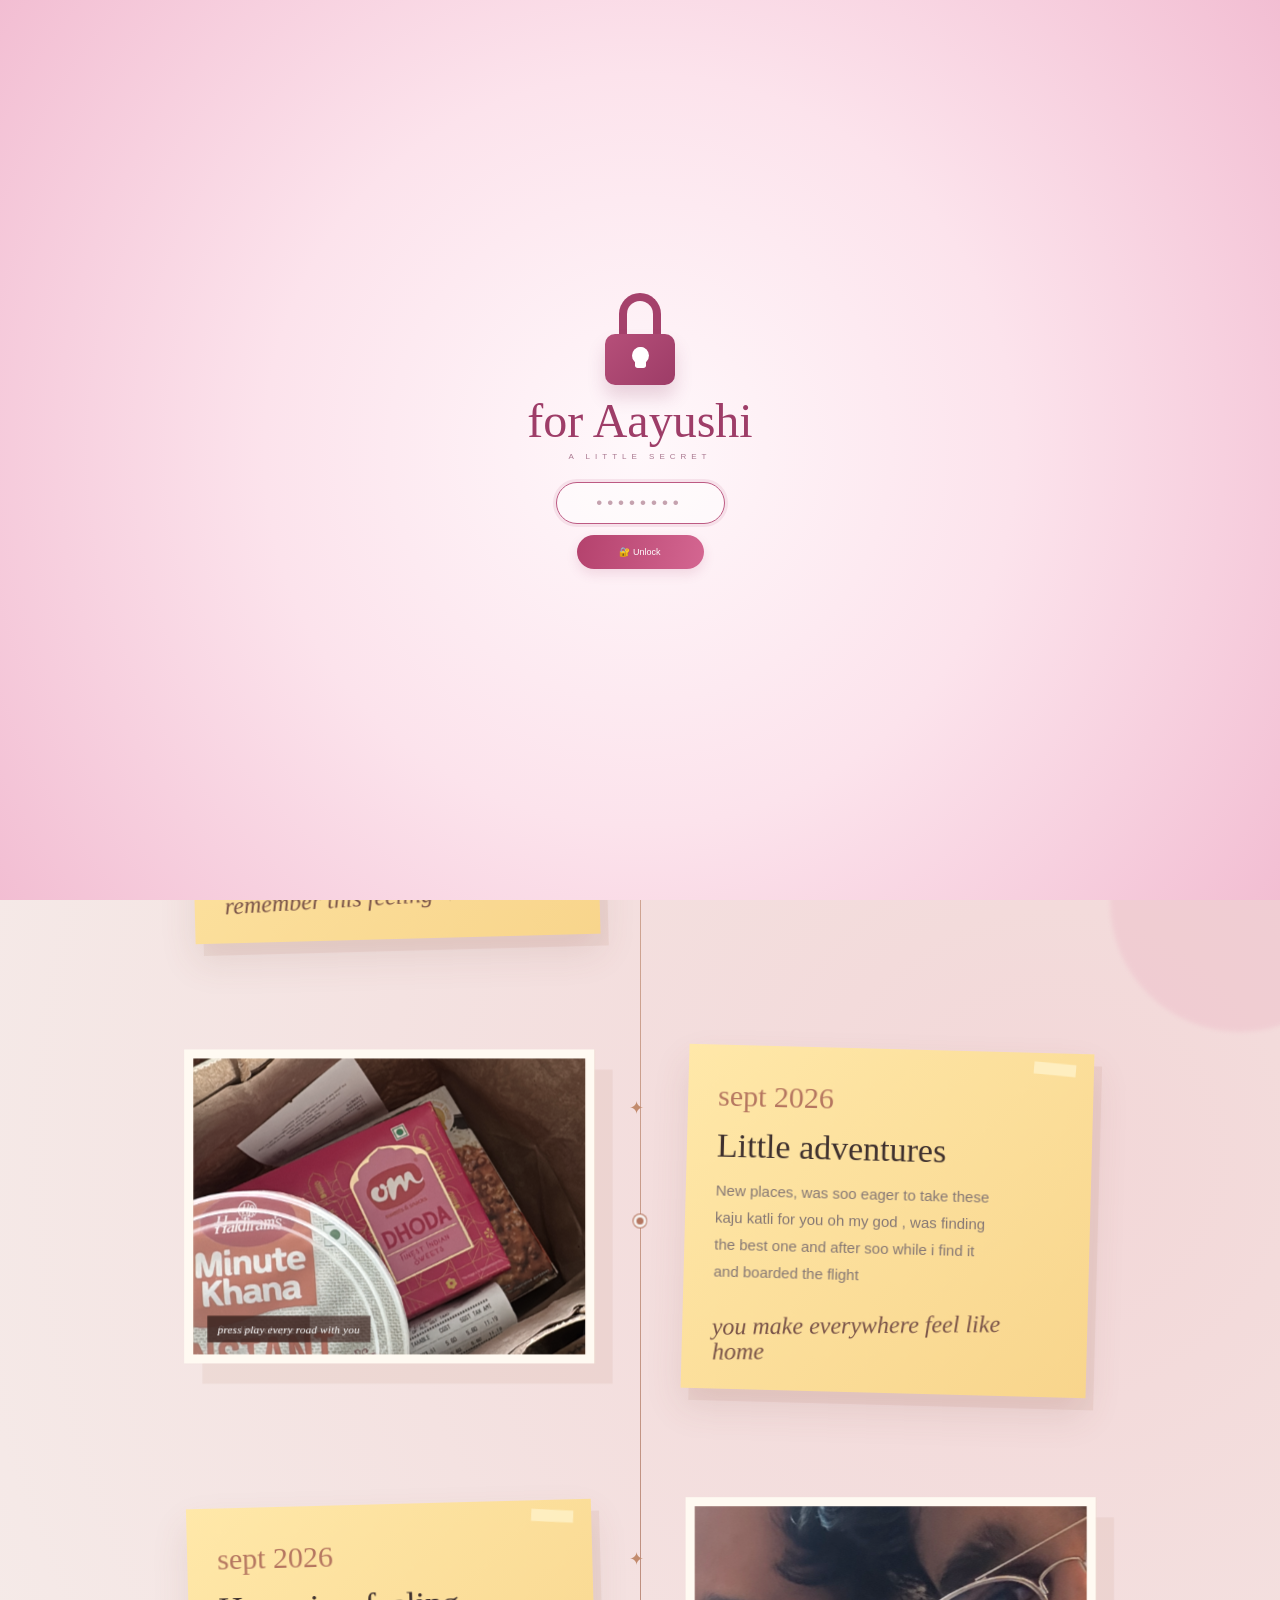
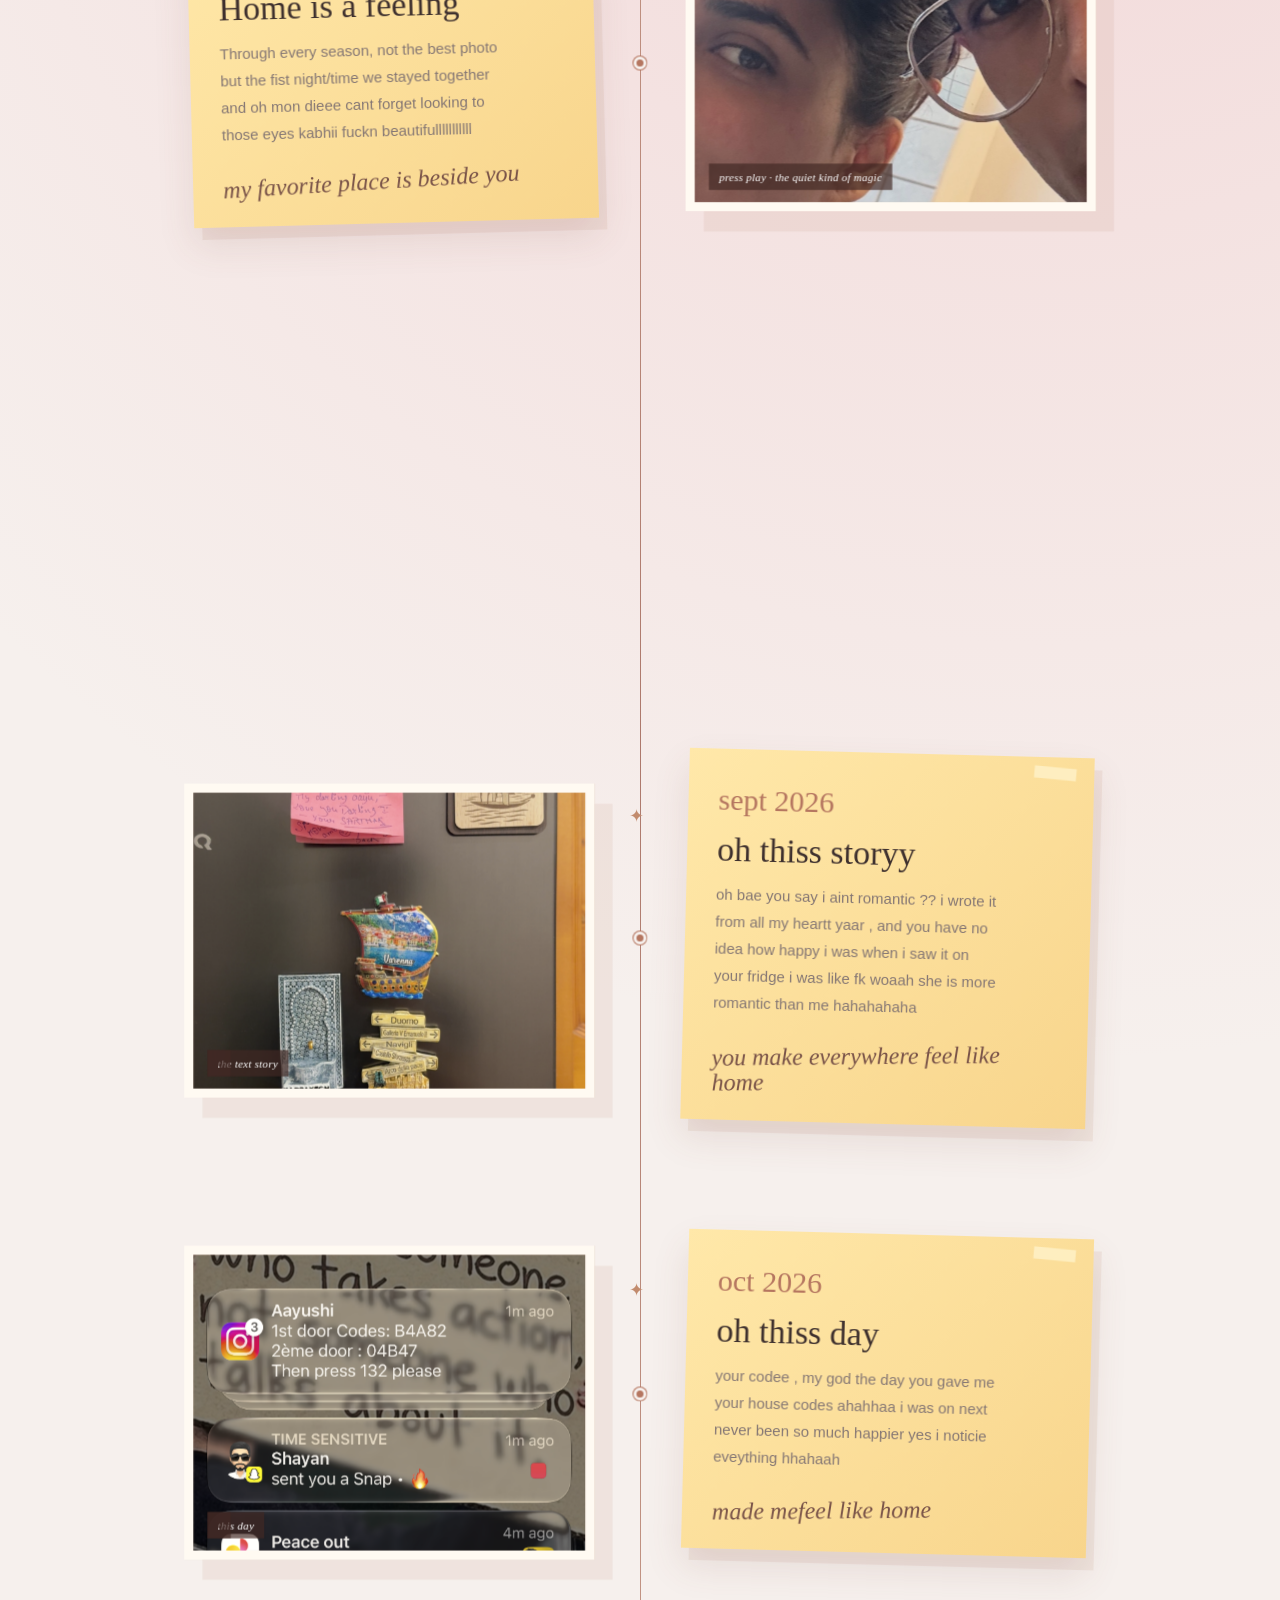
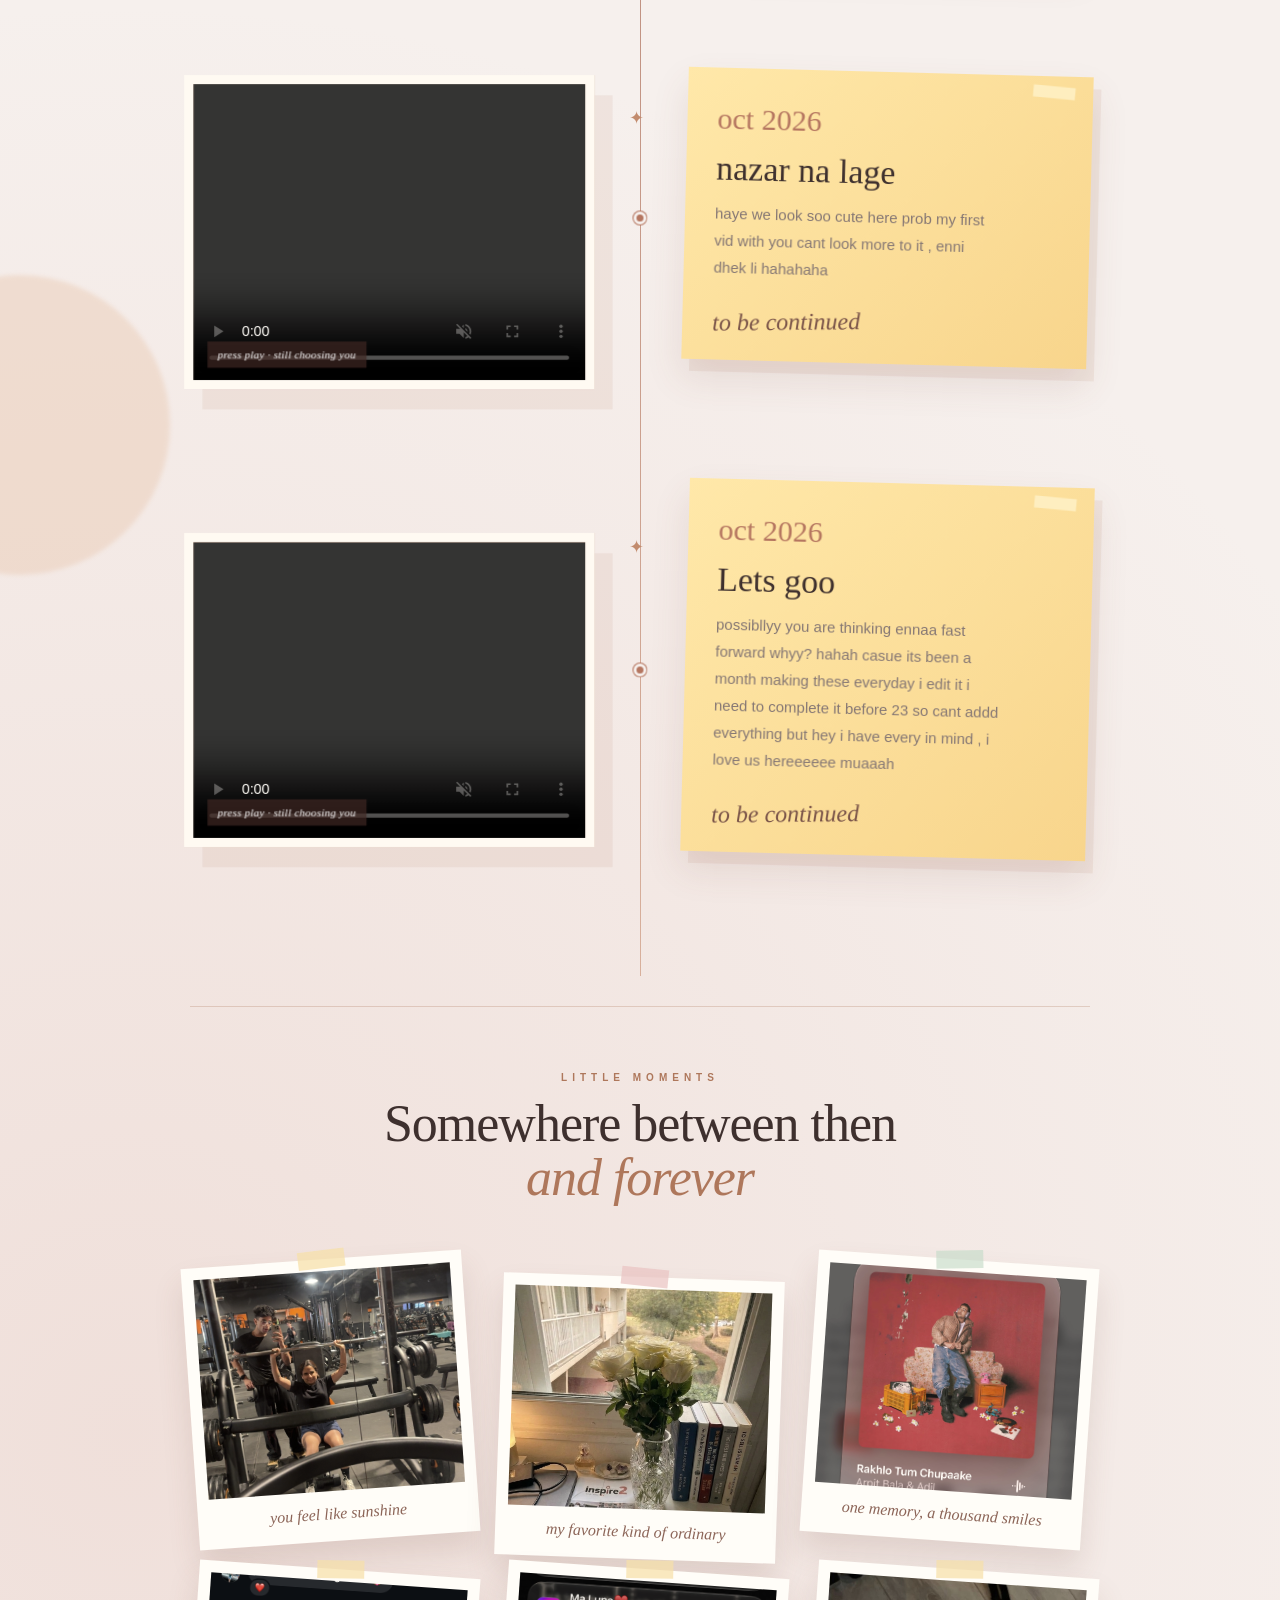
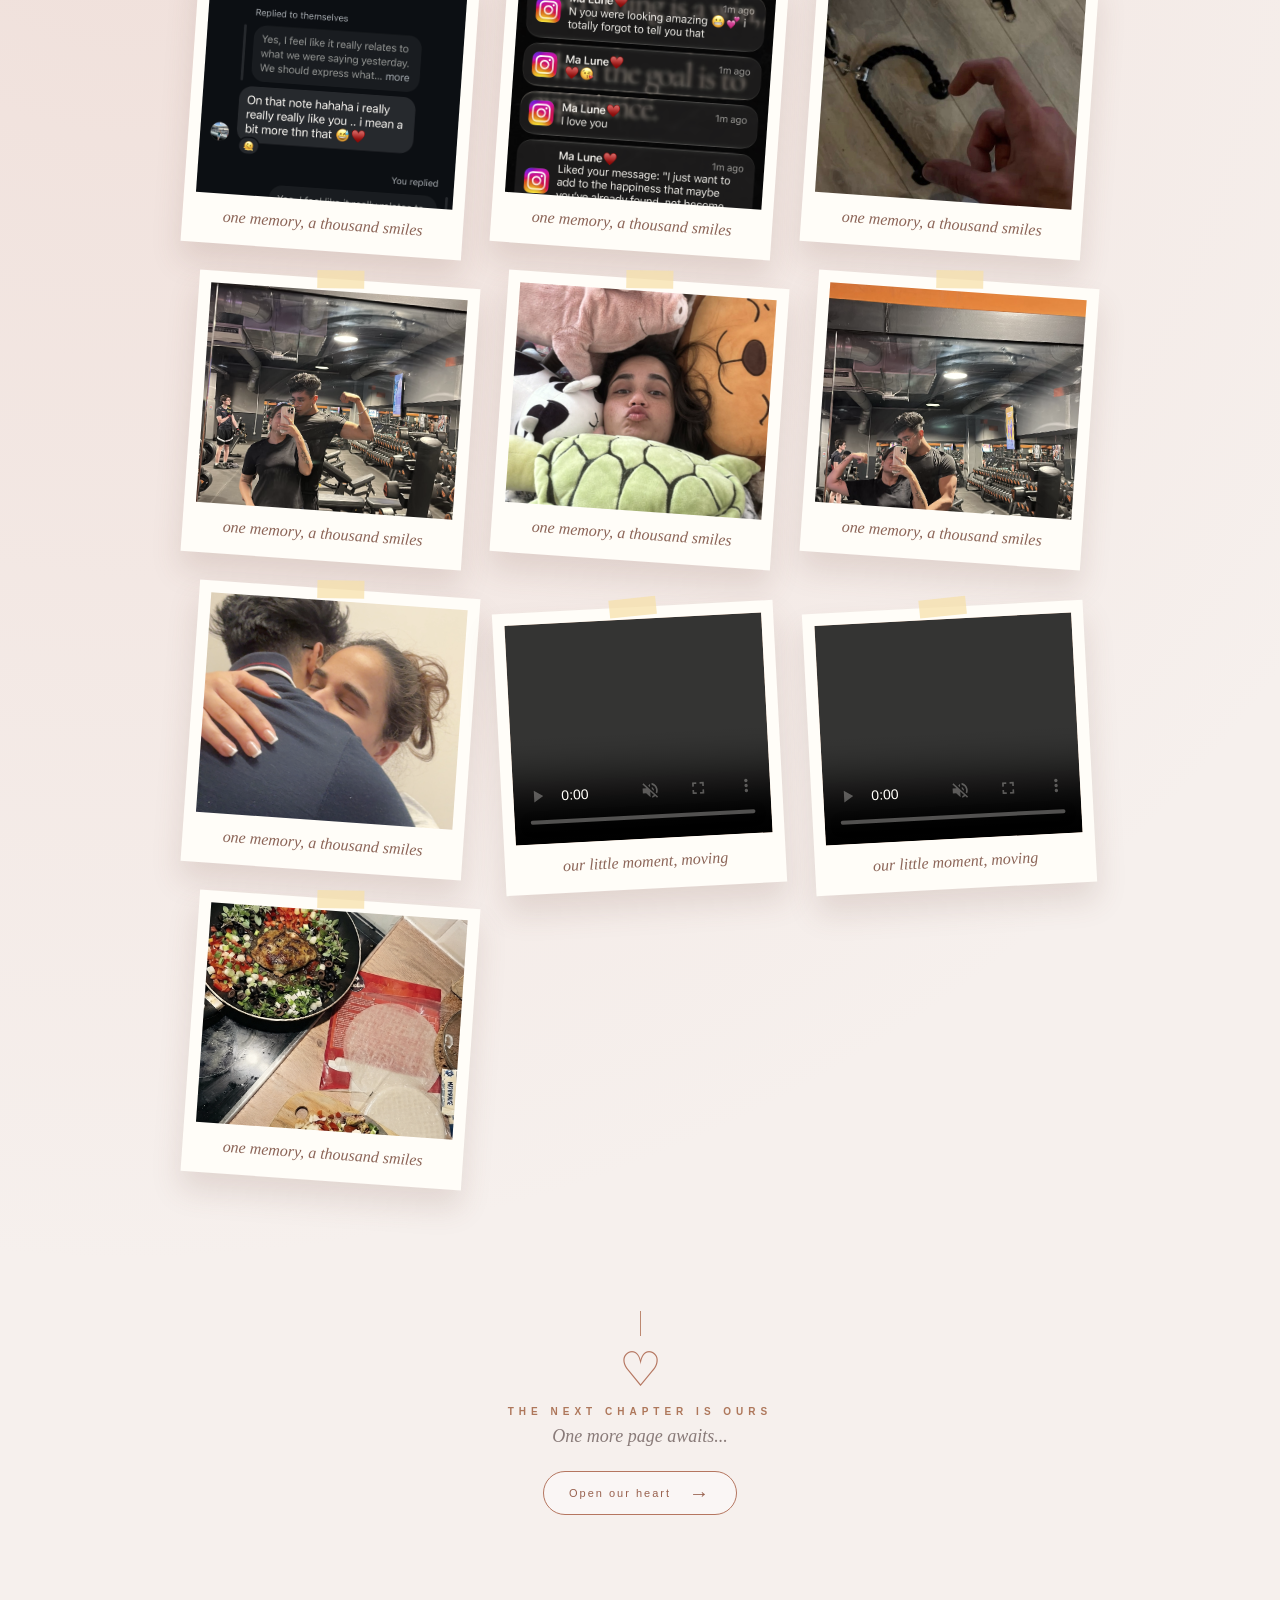
==== index.html @ 1793ae70 "Publish love story website Co-authored-by: Copilot <223556219+Copilot@users.noreply.github.com>" ====
<!DOCTYPE HTML>
<html xmlns="http://www.w3.org/1999/xhtml" xml:lang="en" lang="en">

<head>
    <title>Our Story</title>
    <meta http-equiv="content-type" content="text/html; charset=UTF-8">
    <meta name="viewport" content="width=device-width, initial-scale=1.0">
    <style type="text/css">
        @font-face {
            font-family: digit;
            src: url('digital-7_mono.ttf') format("truetype");
        }
    </style>
    <link href="css/default.css" type="text/css" rel="stylesheet">
</head>

<body class="passcode-locked">
    <section id="passcodeGate" class="passcode-gate" aria-label="Passcode required">
        <div class="passcode-card">
            <div class="lock-icon" aria-hidden="true">
                <span class="lock-shackle"></span>
                <span class="lock-body"><span class="lock-keyhole"></span></span>
            </div>
            <h1>for Aayushi</h1>
            <p>A LITTLE SECRET</p>
            <form id="passcodeForm">
                <label class="sr-only" for="passcode">Enter passcode</label>
                <input id="passcode" name="passcode" type="password" inputmode="numeric"
                    autocomplete="off" maxlength="8" pattern="[0-9]{8}" placeholder="••••••••"
                    aria-describedby="passcodeMessage" required>
                <button type="submit">🔐 Unlock</button>
                <span id="passcodeMessage" class="passcode-message" role="status" aria-live="polite"></span>
            </form>
        </div>
    </section>

    <audio id="loveSong" preload="auto">
        <source src="Rakhlo%20Tum%20Chupaake%20Arpit%20Bala%20%28pagalall.com%29.mp3" type="audio/mpeg">
    </audio>
    <button id="musicToggle" class="music-toggle" type="button" aria-label="Play love song" aria-pressed="false">
        <span aria-hidden="true">♫</span><span id="musicLabel">Our song</span>
    </button>

    <main id="loveGallery" class="love-gallery">
        <div class="gallery-orb gallery-orb-one"></div>
        <div class="gallery-orb gallery-orb-two"></div>
        <header class="gallery-hero">
            <p class="eyebrow">OUR LITTLE STORY</p>
            <h2>A timeline of <em>us maybe???</em></h2>
            <p class="gallery-intro">Every chapter brought me closer to you that we are still writing.</p>
            <div class="hero-note"><span class="note-pin"></span><span>notes from a heart that keeps choosing you</span></div>
            <span class="scroll-hint">SCROLL TO REMEMBER <span>↓</span></span>
        </header>

        <section class="timeline" aria-label="Our love story timeline">
            <div class="timeline-line"></div>
            <article class="timeline-item timeline-left tilt-card">
                <div class="timeline-copy">
                    <span class="timeline-year">aug-sept 2026</span>
                    <h3>Where it all began</h3>
                    <p>A single hello became a thousand little reasons to smile. The first page of my favorite story,
                        i never imagined i would be packing my bags for someone haha it was such a unsurity but i have zero regrets that these bags didnt went to sydney , something in paris were calling them strongly!
                                </p>
                    <span class="memory-note">remember this feeling &#10022;</span>
                </div>
                <div class="timeline-photo photo-beginning">
                    <img class="timeline-still" src="8E01EB7A-9BCB-427B-81E0-1066E09BDC7D.JPG"
                        alt="A warm beginning">
                    <span class="video-caption"> first little chapter</span>
                </div>
            </article>
            <article class="timeline-item timeline-right tilt-card">
                <div class="timeline-photo photo-adventure">
                     <img class="timeline-still" src="BD991EA2-AE2D-46DC-A609-E0A768EF046C.JPG"
                        alt="A warm beginning">
                    <span class="video-caption"> first little chapter</span>
                    <span class="video-caption">press play every road with you</span>
                </div>
                <div class="timeline-copy">
                    <span class="timeline-year">sept 2026</span>
                    <h3>Little adventures</h3>
                    <p>New places, was soo eager to take these kaju katli for you oh my god , was finding the best one and after soo while i find it and boarded the flight</p>
                    <span class="memory-note">you make everywhere feel like home</span>
                </div>
            </article>
            <article class="timeline-item timeline-left tilt-card">
                <div class="timeline-copy">
                    <span class="timeline-year">sept 2026</span>
                    <h3>Home is a feeling</h3>
                    <p>Through every season, not the best photo but the fist night/time we stayed together and oh mon dieee cant forget looking to those eyes kabhii fuckn beautifulllllllllll</p>
                    <span class="memory-note">my favorite place is beside you</span>
                </div>
                <div class="timeline-photo photo-home">
                    

                     <img class="timeline-still" src="IMG_6097.jpg"
                        alt="A warm beginning">
                   
                    <span class="video-caption">press play · the quiet kind of magic</span>
                </div>
            </article>
            <article class="timeline-item timeline-right tilt-card">
                <div class="timeline-photo photo-forever">
                    <video controls muted autoplay loop playsinline preload="auto" aria-label="A promise for forever">
                        <source src="AF0E058D-2667-40BE-8BA8-3BD42ED8B805.MP4" type="video/mp4">
                    </video>
                    <span class="video-caption">press play · still choosing you</span>
                </div>
                <div class="timeline-copy">
                    <span class="timeline-year"> sept 2026</span>
                    <h3>Still was in delima </h3>
                    <p>And the best part? yes i was looking to it for hours thinking fuck maybe sometimes home isnt just a place to live in </p>
                    <span class="memory-note">to be continued</span>
                </div>
            </article>
            <article class="timeline-item timeline-right tilt-card">
                <div class="timeline-photo photo-adventure">
                     <img class="timeline-still" src=" IMG_6275.JPG"
                        alt="A warm beginning">
                    <span class="video-caption"> the text story </span>
                    <span class="video-caption">.</span>
                </div>
                <div class="timeline-copy">
                    <span class="timeline-year">sept 2026</span>
                    <h3>oh thiss storyy</h3>
                    <p>oh bae you say i aint romantic ?? i wrote it from all my heartt yaar , and you have no idea how happy i was when i saw it on your fridge i was like fk woaah she is more romantic than me hahahahaha</p>
                    <span class="memory-note">you make everywhere feel like home</span>
                </div>


               
            </article>
             <article class="timeline-item timeline-right tilt-card">
                <div class="timeline-photo photo-adventure">
                     <img class="timeline-still" src=" IMG_6118.PNG"
                        alt="A warm beginning">
                    <span class="video-caption"> this day  </span>
                    <span class="video-caption">.</span>
                </div>
                <div class="timeline-copy">
                    <span class="timeline-year">oct 2026</span>
                    <h3>oh thiss day</h3>
                    <p>your codee , my god the day you gave me your house codes ahahhaa i was on next never been so much happier yes i noticie eveything hhahaah </p>
                    <span class="memory-note">made mefeel like home</span>
                </div>


            
            </article>
            <article class="timeline-item timeline-right tilt-card">
                <div class="timeline-photo photo-forever">
                   
                    <video controls muted autoplay loop playsinline preload="auto" aria-label="A promise for forever">
                        <source src="8A3D5755-9357-4AD2-A107-566B5D6D3214.MP4" type="video/mp4">
                    </video>
                    <span class="video-caption">press play · still choosing you</span>
                </div>
                <div class="timeline-copy">
                    <span class="timeline-year"> oct 2026</span>
                    <h3>nazar na lage </h3>
                    <p> haye we look soo cute here prob my first vid with you cant look more to it , enni dhek li hahahaha </p>
                    <span class="memory-note">to be continued</span>
                </div>
            </article>
             <article class="timeline-item timeline-right tilt-card">
                <div class="timeline-photo photo-forever">
                   
                    <video controls muted autoplay loop playsinline preload="auto" aria-label="A promise for forever">
                        <source src="  90D256C4-B17E-4676-8C08-E22A49765399.MP4" type="video/mp4">
                    </video>
                    <span class="video-caption">press play · still choosing you</span>
                </div>
                <div class="timeline-copy">
                    <span class="timeline-year"> oct 2026</span>
                    <h3>Lets goo</h3>
                    <p> possibllyy you are thinking ennaa fast forward whyy? hahah casue its been a month making these everyday i edit it i need to complete it before 23 so cant addd everything but hey i have every in mind , i love us hereeeeee muaaah</p>
                    <span class="memory-note">to be continued</span>
                </div>
            </article>
        </section>

      

        <section class="memory-gallery" aria-label="Little moments of us">
            <div class="memory-gallery-heading">
                <p class="eyebrow">LITTLE MOMENTS</p>
                <h3>Somewhere between then<br><em>and forever</em></h3>
            </div>
            <div class="memory-gallery-grid">
                <figure class="memory-polaroid memory-polaroid-one tilt-card">
                    <img class="memory-image memory-image-one" src="IMG_6439.JPG"
                        alt="A tender moment">
                    <figcaption>you feel like sunshine</figcaption>
                </figure>
                <figure class="memory-polaroid memory-polaroid-two tilt-card">
                    <img class="memory-image memory-image-two" src="IMG_6579.jpg"
                        alt="A quiet evening together">
                    <figcaption>my favorite kind of ordinary</figcaption>
                </figure>
                <figure class="memory-polaroid memory-polaroid-three tilt-card">
                    <img class="memory-image memory-image-three" src="IMG_6312.jpg"
                        alt="A beautiful memory">
                    <figcaption>one memory, a thousand smiles</figcaption>
                </figure>
                <figure class="memory-polaroid memory-polaroid-three tilt-card">
                    <img class="memory-image memory-image-three" src=" IMG_6095.PNG"
                        alt="A beautiful memory">
                    <figcaption>one memory, a thousand smiles</figcaption>
                </figure>
                <figure class="memory-polaroid memory-polaroid-three tilt-card">
                    <img class="memory-image memory-image-three" src="IMG_6396.PNG"
                        alt="A beautiful memory">
                    <figcaption>one memory, a thousand smiles</figcaption>
                </figure>
                <figure class="memory-polaroid memory-polaroid-three tilt-card">
                    <img class="memory-image memory-image-three" src=" IMG_6100.jpg"
                        alt="A beautiful memory">
                    <figcaption>one memory, a thousand smiles</figcaption>
                </figure>
                </figure>
                <figure class="memory-polaroid memory-polaroid-three tilt-card">
                    <img class="memory-image memory-image-three" src="D5F8EB71-2DFB-42DC-BF1E-71857C6F6DF0.JPG"
                        alt="A beautiful memory">
                    <figcaption>one memory, a thousand smiles</figcaption>
                </figure>
               
                
                <figure class="memory-polaroid memory-polaroid-three tilt-card">
                    <img class="memory-image memory-image-three" src="2B512083-8B01-4D6B-87AD-04CEEF7BF6E6.JPG"
                        alt="A beautiful memory">
                    <figcaption>one memory, a thousand smiles</figcaption>
                </figure>
                <figure class="memory-polaroid memory-polaroid-three tilt-card">
                    <img class="memory-image memory-image-three" src="46802559-5955-4C56-B720-04792FBCC0B0.JPG"
                        alt="A beautiful memory">
                    <figcaption>one memory, a thousand smiles</figcaption>
                </figure>
                <figure class="memory-polaroid memory-polaroid-three tilt-card">
                    <img class="memory-image memory-image-three" src="IMG_6282.JPG"
                        alt="A beautiful memory">
                    <figcaption>one memory, a thousand smiles</figcaption>
                </figure>
                <figure class="memory-polaroid memory-polaroid-four tilt-card">
                    <video class="memory-image memory-video-four" src=" 1F7511A9-424A-4182-A0B4-BD4433FA0A67.MP4"
                        controls muted loop playsinline preload="metadata"
                        aria-label="A special memory video"></video>
                    <figcaption>our little moment, moving</figcaption>
                </figure>
                <figure class="memory-polaroid memory-polaroid-four tilt-card">
                    <video class="memory-image memory-video-four" src="  504ED44F-26C5-4619-8841-FF43A132EF8F.MP4"
                        controls muted loop playsinline preload="metadata"
                        aria-label="A special memory video"></video>
                    <figcaption>our little moment, moving</figcaption>
                </figure>
                <figure class="memory-polaroid memory-polaroid-three tilt-card">
                    <img class="memory-image memory-image-three" src="IMG_6135.PNG"

                        alt="A beautiful memory">

                        
                       
                    <figcaption>one memory, a thousand smiles</figcaption>
                </figure>
            </div>
        </section>

        <div class="gallery-finale">
            <span class="finale-heart">♡</span>
            <p class="finale-kicker">THE NEXT CHAPTER IS OURS</p>
            <p>One more page awaits...</p>
            <a class="heart-page-button" href="heart.html">Open our heart <span>→</span></a>
        </div>
    </main>

    <div id="heartPage">
        <div id="content">
            <div id="code" class="love-letter-code">
                <span class="letter-kicker">A little note from my heart</span><br />
                <span class="letter-line">Aayushi,</span><br />
                <span class="letter-line">you are the softest part of my every day.</span><br />
                <span class="letter-line">In your smile, I found my favorite place</span><br />
                <span class="letter-line">in your presence, I found home.</span><br />
                <span class="letter-line">So yes, I have fallen for you—</span><br />
                <span class="letter-line">not just once, but a little more</span><br />
                <span class="letter-line">with every sunrise, every laugh,</span><br />
                <span class="letter-line">and every quiet moment we share.</span><br />
                <span class="letter-ending">If life is a story, you are my favorite chapter. and always will</span>
            </div>
            <div id="loveHeart">
                <canvas id="garden"></canvas>
                <div id="words">
                    <div id="messages">
                        Aayushi, So yes I have fallen for you and its been this much time it run forever cause no matter what none can replace your place in me !
                        <div id="elapseClock"></div>
                    </div>
                    <div id="loveu">
                        <div class="signature">by sarthak</div>
                    </div>
                </div>
            </div>
        </div>
    </div>
    <script type="text/javascript" src="js/passcode.js"></script>
</body>

</html>
---- css/default.css ----
@charset "UTF-8";
body{margin:0;padding:0;background:#ffe;font-size:12px;overflow:auto}#heartPage{display:none}body.passcode-locked{overflow:hidden}.passcode-gate{position:fixed;z-index:1000;inset:0;display:flex;align-items:center;justify-content:center;background:radial-gradient(circle at center,#fff8fb 0,#fce3ec 48%,#e99aba 150%);color:#a03d68;opacity:1;transition:opacity .5s ease}.passcode-gate-hidden{opacity:0;pointer-events:none}.passcode-card{width:min(100% - 40px,390px);margin-top:-12px;text-align:center}.lock-icon{position:relative;width:76px;height:92px;margin:0 auto 12px}.lock-shackle{position:absolute;top:0;left:17px;width:42px;height:44px;border:8px solid #a5416b;border-bottom:0;border-radius:28px 28px 0 0;box-sizing:border-box}.lock-body{position:absolute;left:3px;bottom:0;width:70px;height:51px;border-radius:10px;background:linear-gradient(135deg,#b64f79,#9d3c67);box-shadow:0 12px 18px rgba(133,45,87,.18)}.lock-keyhole{position:absolute;top:13px;left:30px;width:11px;height:21px;border-radius:8px 8px 4px 4px;background:#fff}.lock-keyhole:before{content:"";position:absolute;top:0;left:-3px;width:17px;height:17px;border-radius:50%;background:#fff}.passcode-card h1{margin:0 0 7px;font-family:"Snell Roundhand","Apple Chancery","Brush Script MT",cursive;font-size:48px;font-weight:400;line-height:1;color:#9e3d68}.passcode-card p{margin:0 0 21px;letter-spacing:5px;font-family:Arial,sans-serif;font-size:8px;color:#aa7890}.passcode-card form{display:flex;flex-direction:column;align-items:center}.passcode-card input{width:169px;height:42px;padding:0 14px;border:1px solid #edabc4;border-radius:24px;outline:0;background:rgba(255,255,255,.55);box-sizing:border-box;text-align:center;font-size:17px;letter-spacing:4px;color:#9e3d68}.passcode-card input::placeholder{color:#c5a2af;letter-spacing:5px}.passcode-card input:focus{border-color:#bd5a83;box-shadow:0 0 0 3px rgba(189,90,131,.12)}.passcode-card input.passcode-error{animation:passcode-shake .3s ease;border-color:#bd4a73}.passcode-card button{margin-top:11px;width:127px;height:34px;border:0;border-radius:20px;background:linear-gradient(100deg,#b4426d,#d46691);box-shadow:0 5px 12px rgba(166,58,104,.14);color:#fff;font-size:9px;cursor:pointer}.passcode-card button:hover{filter:brightness(1.06)}.passcode-card button:active{transform:translateY(1px)}.passcode-message{min-height:18px;margin-top:8px;font:10px Arial,sans-serif;color:#a13f68}.sr-only{position:absolute;width:1px;height:1px;padding:0;margin:-1px;overflow:hidden;clip:rect(0,0,0,0);white-space:nowrap;border:0}@keyframes passcode-shake{0%,100%{transform:translateX(0)}25%{transform:translateX(-5px)}75%{transform:translateX(5px)}}#mainDiv{width:100%;height:100%}#loveHeart{float:left;width:670px;height:625px}#garden{width:100%;height:100%}#elapseClock{text-align:right;font-size:18px;margin-top:10px;margin-bottom:10px}#words{font-family:"sans-serif";width:500px;font-size:24px;color:#666}#messages{display:none}#elapseClock .digit{font-family:"digit";font-size:36px}#loveu{padding:5px;font-size:22px;margin-top:80px;margin-right:120px;text-align:right;display:none}#loveu .signature{margin-top:10px;font-size:20px;font-style:italic}#clickSound{display:none}#code{float:left;width:440px;height:400px;color:#333;font-family:"Consolas","Monaco","Bitstream Vera Sans Mono","Courier New","sans-serif";font-size:12px}#code .string{color:#2a36ff}#code .keyword{color:#7f0055;font-weight:bold}#code .placeholder{margin-left:15px}#code .space{margin-left:7px}#code .comments{color:#3f7f5f}#copyright{margin-top:10px;text-align:center;width:100%;color:#666}#errorMsg{width:100%;text-align:center;font-size:24px;position:absolute;top:100px;left:0}#copyright a{color:#666}

.love-gallery{position:relative;overflow:hidden;min-height:100vh;padding:110px 24px 120px;background:#f6f0ed;color:#39302f;isolation:isolate}.love-gallery:before{content:"";position:absolute;z-index:-1;inset:0;background:radial-gradient(circle at 82% 18%,rgba(237,177,183,.4),transparent 28%),radial-gradient(circle at 10% 72%,rgba(225,185,174,.3),transparent 30%)}.love-gallery:after{content:"";position:absolute;z-index:-1;inset:0;opacity:.24;pointer-events:none;background-image:radial-gradient(rgba(120,85,72,.18) .6px,transparent .6px);background-size:6px 6px;mask-image:linear-gradient(to bottom,transparent,#000 16%,#000 82%,transparent)}.gallery-orb{position:absolute;z-index:-1;border-radius:50%;filter:blur(2px);opacity:.45}.gallery-orb-one{top:12%;right:-90px;width:260px;height:260px;background:#edbdc9}.gallery-orb-two{top:54%;left:-130px;width:300px;height:300px;background:#e9c9b2}.gallery-hero{max-width:980px;margin:0 auto 100px;text-align:center}.eyebrow{margin:0 0 18px;color:#ae775b;font:600 10px Arial,sans-serif;letter-spacing:5px}.gallery-hero h2{margin:0;color:#332a29;font:400 clamp(48px,8vw,94px)/.92 Georgia,serif;letter-spacing:-4px}.gallery-hero h2 em{color:#ae775b;font-style:italic}.gallery-intro{max-width:400px;margin:25px auto 20px;color:#897b79;font:15px/1.7 Georgia,serif}.hero-note{display:inline-flex;position:relative;align-items:center;gap:10px;margin:0 auto 34px;padding:10px 18px 10px 15px;color:#9a6c5a;background:#f7e7c9;box-shadow:2px 5px 0 rgba(181,118,96,.12);font:italic 13px "Brush Script MT","Segoe Script",cursive;transform:rotate(-2deg)}.note-pin{width:7px;height:7px;border-radius:50%;background:#b57660;box-shadow:0 1px 3px rgba(80,40,30,.3)}.scroll-hint{display:block;color:#ae775b;font:10px Arial,sans-serif;letter-spacing:3px}.scroll-hint span{display:inline-block;margin-left:8px;font-size:18px;animation:float-arrow 1.6s ease-in-out infinite}.timeline{position:relative;max-width:900px;margin:auto;padding:10px 0}.timeline-line{position:absolute;top:0;bottom:0;left:50%;width:1px;background:linear-gradient(#d8b09c,#ad796c,#d8b09c)}.timeline-item{position:relative;display:grid;grid-template-columns:1fr 1fr;gap:90px;align-items:center;width:100%;margin-bottom:110px;transition:transform .35s ease;transform-style:preserve-3d}.timeline-item:before{content:"";position:absolute;z-index:2;top:50%;left:50%;width:13px;height:13px;border:3px solid #f6f0ed;border-radius:50%;background:#b57660;box-shadow:0 0 0 1px #b57660;transform:translate(-50%,-50%)}.timeline-right .timeline-copy{grid-column:2}.timeline-right .timeline-photo{grid-column:1;grid-row:1}.timeline-copy{padding:0 20px}.timeline-year{display:block;margin-bottom:14px;color:#b57660;font:400 30px Georgia,serif}.timeline-copy h3{margin:0 0 12px;color:#3e302e;font:400 30px Georgia,serif}.timeline-copy p{max-width:285px;margin:0;color:#857774;font:14px/1.8 Arial,sans-serif}.memory-note{display:block;margin-top:16px;color:#b57660;font:italic 13px "Brush Script MT","Segoe Script",cursive;transform:rotate(-2deg)}.timeline-photo{height:275px;background-position:center;background-size:cover;box-shadow:18px 20px 0 rgba(188,139,115,.12);transition:box-shadow .35s ease}.tilt-card:hover .timeline-photo{box-shadow:10px 12px 0 rgba(188,139,115,.22)}.photo-beginning{background-image:linear-gradient(135deg,rgba(110,55,40,.15),rgba(239,194,165,.2)),url("https://images.unsplash.com/photo-1518199266791-5375a83190b7?auto=format&fit=crop&w=700&q=85")}.photo-adventure{background-image:linear-gradient(135deg,rgba(164,91,72,.12),rgba(247,205,192,.12)),url("https://images.unsplash.com/photo-1500534623283-312aade485b7?auto=format&fit=crop&w=700&q=85")}.photo-home{background-image:linear-gradient(135deg,rgba(65,45,40,.1),rgba(247,207,192,.14)),url("https://images.unsplash.com/photo-1516589178581-6cd7833ae3b2?auto=format&fit=crop&w=700&q=85")}.photo-forever{background-image:linear-gradient(135deg,rgba(116,55,52,.1),rgba(242,190,190,.2)),url("https://images.unsplash.com/photo-1522673607200-164d1b6ce486?auto=format&fit=crop&w=700&q=85")}.gallery-finale{margin:30px auto 0;text-align:center}.finale-heart{display:block;margin-bottom:12px;color:#b57660;font-size:48px;line-height:1;animation:heart-pulse 1.7s ease-in-out infinite}.finale-kicker{margin:0 0 9px!important;color:#ae775b!important;font:600 10px Arial,sans-serif!important;letter-spacing:4px}.gallery-finale p{margin:0 0 24px;color:#897b79;font:italic 18px Georgia,serif}.heart-page-button{display:inline-flex;align-items:center;gap:18px;padding:15px 25px;border:1px solid #b57660;border-radius:99px;color:#98614e;background:rgba(255,255,255,.4);font:11px Arial,sans-serif;letter-spacing:2px;text-decoration:none;transition:.3s ease}.heart-page-button:hover{color:#fff;background:#b57660;transform:translateY(-3px);box-shadow:0 10px 20px rgba(181,118,96,.25)}.heart-page-button span{font-size:20px;line-height:10px}.love-gallery-visible{animation:gallery-in .8s ease both}@keyframes gallery-in{from{opacity:0;transform:translateY(10px)}to{opacity:1;transform:none}}@keyframes float-arrow{50%{transform:translateY(5px)}}@keyframes heart-pulse{50%{transform:scale(1.12)}}@media(max-width:700px){.love-gallery{padding:75px 20px 80px}.gallery-hero{margin-bottom:70px}.gallery-hero h2{letter-spacing:-2px}.hero-note{font-size:12px}.timeline-line{left:12px}.timeline-item,.timeline-right{display:flex;flex-direction:column;align-items:stretch;gap:25px;margin-bottom:75px;padding-left:35px}.timeline-item:before{left:12px;top:34px}.timeline-right .timeline-photo{order:0}.timeline-right .timeline-copy{order:1}.timeline-copy{padding:0}.timeline-photo{height:230px}.timeline-copy p{max-width:none}}
.heart-page{min-height:100vh;background:radial-gradient(circle at 72% 30%,#fff8fb,#ffe8f0 45%,#f4bdd1);color:#6f3150;overflow-x:hidden}.heart-page:before{content:"";position:fixed;inset:0;pointer-events:none;background:radial-gradient(circle at 20% 80%,rgba(255,255,255,.65),transparent 24%)}.heart-heading{position:relative;z-index:2;padding-top:78px;text-align:center}.heart-eyebrow{color:#ae6b84;font:600 10px Arial,sans-serif;letter-spacing:4px}.heart-heading h1{margin:12px 0 7px;color:#8f3c61;font:400 clamp(35px,5vw,58px)/1 Georgia,serif}.heart-heading h1 em{color:#bb6686;font-style:italic}.heart-heading p{margin:0;color:#a37187;font:italic 15px Georgia,serif}.heart-scroll-cue{display:inline-flex;flex-direction:column;align-items:center;gap:7px;margin-top:24px;color:#9a5472;text-decoration:none;font:600 9px Arial,sans-serif;letter-spacing:3px;transition:color .25s ease}.heart-scroll-cue strong{display:grid;place-items:center;width:34px;height:34px;border:1px solid rgba(154,84,114,.4);border-radius:50%;font:22px Georgia,serif;animation:scroll-heart-cue 1.7s ease-in-out infinite}.heart-scroll-cue:hover{color:#7d2f55}.heart-scroll-cue:hover strong{background:rgba(255,255,255,.55);transform:translateY(3px)}.heart-page #mainDiv{position:relative;min-height:100vh;padding:35px 24px 35px;box-sizing:border-box}.heart-page #content{display:flex;align-items:center;justify-content:center;gap:30px;max-width:1120px;margin:0 auto}.heart-page #code{float:none;width:390px;height:auto;color:#7d4d61;background:linear-gradient(145deg,rgba(255,255,255,.68),rgba(255,244,248,.42));border:1px solid rgba(184,105,139,.22);border-radius:18px;padding:28px 26px;box-sizing:border-box;box-shadow:0 20px 50px rgba(145,59,98,.12);font-size:13px;line-height:1.65;backdrop-filter:blur(10px);overflow:hidden;white-space:normal;word-break:normal}.heart-page #code .comments{color:#477765}.heart-page #code .string{color:#713bb0}.heart-page #code .keyword{color:#9b2765}.heart-page #code br{line-height:1.65}.heart-page #loveHeart{float:none;width:670px;height:625px;position:relative}.heart-page #words{color:#79304f}.heart-page #messages{font-size:22px}.heart-page #loveu{color:#8e3b5d}.back-to-gallery{position:absolute;z-index:3;top:25px;left:28px;padding:10px 15px;border:1px solid rgba(160,61,104,.28);border-radius:99px;color:#8e3b5d;background:rgba(255,255,255,.42);font:11px Arial,sans-serif;letter-spacing:1px;text-decoration:none;transition:.25s ease}.back-to-gallery:hover{color:#fff;background:#b64f79;transform:translateX(-3px)}.heart-page #copyright{position:relative;z-index:2;margin:12px auto 0;color:#9c657e}.heart-page #copyright a{color:#8e3b5d}@keyframes scroll-heart-cue{50%{transform:translateY(7px);box-shadow:0 7px 18px rgba(154,84,114,.18)}}@media(max-width:900px){.heart-heading{padding:75px 20px 0}.heart-heading h1{font-size:38px}.heart-page #content{flex-direction:column-reverse;gap:10px}.heart-page #code{width:min(670px,100%);font-size:11px}.heart-page #loveHeart{width:min(670px,100%);height:520px}.heart-page #garden{width:100%}.heart-page #copyright{margin-top:0}}

*,*:before,*:after{box-sizing:border-box}html{scroll-behavior:smooth}body{max-width:100%;overflow-x:hidden}.love-gallery{width:100%;overflow-x:hidden}.timeline-item{min-width:0}.timeline-copy,.timeline-photo{min-width:0}
@media(max-width:600px){.passcode-card{width:calc(100% - 32px)}.passcode-card h1{font-size:42px}.passcode-card p{letter-spacing:3px;font-size:7px}.passcode-card input{width:190px;height:46px}.passcode-card button{width:145px;height:38px;font-size:10px}.gallery-hero h2{font-size:clamp(44px,14vw,68px)}.gallery-intro{font-size:14px}.timeline-item{width:100%}.timeline-copy h3{font-size:26px}.timeline-year{font-size:27px}.timeline-photo{width:100%;height:220px}.heart-page #mainDiv{padding:80px 14px 24px}.heart-page #content{width:100%!important;height:auto!important;gap:24px}.heart-page #loveHeart{width:100%!important;height:390px}.heart-page #garden{display:block;width:100%;height:100%}.heart-page #code{width:100%!important;height:auto!important;padding:20px 16px;font-size:11px;line-height:1.55;overflow-wrap:anywhere}.heart-page #messages{font-size:17px}.heart-page #elapseClock .digit{font-size:27px}.heart-page #loveu{font-size:19px;margin-right:0}.back-to-gallery{top:17px;left:14px;font-size:10px}.heart-page #copyright{font-size:11px;line-height:1.5;padding:0 25px}}
@media(min-width:601px) and (max-width:900px){.love-gallery{padding-left:32px;padding-right:32px}.heart-page #mainDiv{padding-left:28px;padding-right:28px}.heart-page #content{width:100%!important;height:auto!important}.heart-page #loveHeart{width:100%!important;height:520px}.heart-page #code{width:100%!important;height:auto!important}}

.feedback-open{overflow:hidden}.next-step{position:relative;z-index:4;text-align:center;padding:16px 20px 34px}.next-button{display:inline-flex;align-items:center;gap:18px;padding:14px 27px;border:1px solid rgba(142,60,97,.38);border-radius:99px;color:#8e3c61;background:rgba(255,255,255,.48);font:600 11px Arial,sans-serif;letter-spacing:3px;cursor:pointer;box-shadow:0 10px 22px rgba(142,60,97,.1);transition:.3s ease}.next-button span{font-size:19px;transition:transform .3s ease}.next-button:hover{color:#fff;background:#ae4e78;transform:translateY(-3px);box-shadow:0 14px 28px rgba(142,60,97,.2)}.next-button:hover span{transform:translateX(4px)}.feedback-modal{position:fixed;z-index:20;inset:0;display:grid;place-items:center;padding:20px;background:rgba(90,39,65,.28);backdrop-filter:blur(8px)}.feedback-modal[hidden],.feedback-actions[hidden],.feeling-form[hidden]{display:none}.feedback-card{position:relative;width:min(100%,440px);padding:42px 30px 32px;border:1px solid rgba(255,255,255,.7);border-radius:26px;text-align:center;background:linear-gradient(145deg,#fffaf8,#ffe4ec);box-shadow:0 28px 80px rgba(88,37,65,.25);animation:feedback-pop .4s cubic-bezier(.2,.8,.2,1)}.feedback-close{position:absolute;top:13px;right:17px;width:30px;height:30px;border:0;border-radius:50%;color:#a45a78;background:rgba(179,97,133,.1);font-size:23px;line-height:1;cursor:pointer}.feedback-sparkle{color:#c27c98;font-size:28px}.feedback-card h2{margin:13px 0 10px;color:#833856;font:400 clamp(25px,6vw,34px)/1.1 Georgia,serif}.feedback-card p{margin:0 auto 24px;max-width:320px;color:#986b7e;font:italic 15px/1.6 Georgia,serif}.feedback-actions{display:flex;justify-content:center;gap:10px}.feedback-choice,.feedback-submit{min-height:44px;padding:12px 18px;border:0;border-radius:99px;color:#fff;background:linear-gradient(110deg,#a9416b,#d56d94);font:600 11px Arial,sans-serif;cursor:pointer;box-shadow:0 8px 16px rgba(169,65,107,.16);transition:.25s ease}.feedback-choice:hover,.feedback-submit:hover{transform:translateY(-2px);filter:brightness(1.05)}.feedback-choice-soft{color:#9d5673;background:rgba(255,255,255,.7);border:1px solid #e5afc2;box-shadow:none}.feeling-form{text-align:left}.feeling-form label{display:block;margin-bottom:8px;color:#8e4967;font:600 11px Arial,sans-serif;letter-spacing:1px}.feeling-form textarea{width:100%;padding:12px;border:1px solid #e1a9bc;border-radius:14px;outline:0;resize:vertical;color:#75425a;background:rgba(255,255,255,.7);font:14px/1.5 Georgia,serif}.feeling-form textarea:focus{box-shadow:0 0 0 3px rgba(180,80,120,.13)}.feedback-submit{display:block;margin:12px auto 0}.feedback-result{min-height:24px!important;margin-top:17px!important;margin-bottom:0!important;color:#9c4c70!important;font-size:13px!important}@keyframes feedback-pop{from{opacity:0;transform:scale(.92) translateY(15px)}to{opacity:1;transform:none}}@media(max-width:600px){.next-step{padding-bottom:28px}.feedback-card{padding:38px 20px 25px}.feedback-actions{flex-direction:column}.feedback-choice{width:100%}}

.music-toggle{position:fixed;z-index:110;right:22px;bottom:22px;display:flex;align-items:center;gap:8px;padding:11px 15px;border:1px solid rgba(164,67,107,.28);border-radius:99px;color:#963e67;background:rgba(255,247,251,.8);box-shadow:0 8px 20px rgba(146,54,96,.12);font:600 10px Arial,sans-serif;letter-spacing:1px;cursor:pointer;opacity:0;pointer-events:none;transform:translateY(10px);transition:.3s ease}.music-toggle span:first-child{font-size:18px;line-height:10px}.music-playing{color:#fff;background:linear-gradient(110deg,#a9416b,#d56d94)}body:not(.passcode-locked) .music-toggle{opacity:1;pointer-events:auto;transform:none}.music-toggle:hover{transform:translateY(-3px)!important}@media(max-width:600px){.music-toggle{right:14px;bottom:14px;padding:10px 13px}}

.memory-gallery{max-width:900px;margin:30px auto 110px;padding:65px 0 20px;border-top:1px solid rgba(174,119,91,.28);text-align:center}.memory-gallery-heading h3{margin:0;color:#3e302e;font:400 clamp(32px,5vw,52px)/1.02 Georgia,serif;letter-spacing:-1px}.memory-gallery-heading h3 em{color:#ae775b;font-style:italic}.memory-gallery-grid{display:grid;grid-template-columns:repeat(3,1fr);gap:28px;align-items:start;margin-top:55px;perspective:1000px}.memory-polaroid{position:relative;margin:0;padding:12px 12px 18px;background:#fffdf8;box-shadow:0 18px 30px rgba(111,75,61,.15);transition:transform .35s ease,box-shadow .35s ease}.memory-polaroid:before{content:"";position:absolute;z-index:2;top:-9px;left:50%;width:47px;height:18px;background:rgba(247,225,170,.72);transform:translateX(-50%) rotate(-3deg)}.memory-polaroid:nth-child(2):before{transform:translateX(-50%) rotate(4deg);background:rgba(234,195,194,.7)}.memory-polaroid:nth-child(3):before{transform:translateX(-50%) rotate(-5deg);background:rgba(198,220,201,.65)}.memory-polaroid-one{transform:rotate(-4deg)}.memory-polaroid-two{transform:translateY(18px) rotate(2deg)}.memory-polaroid-three{transform:rotate(4deg)}.memory-polaroid-four{transform:translateY(18px) rotate(-3deg)}.memory-polaroid:hover{z-index:3;transform:translateY(-10px) rotate(0) scale(1.05);box-shadow:0 26px 42px rgba(111,75,61,.23)}.memory-image{display:block;width:100%;height:220px;object-fit:cover;object-position:center;background-position:center;background-size:cover;filter:saturate(.82) sepia(.08)}.memory-image-one{background-image:linear-gradient(135deg,rgba(130,67,57,.08),rgba(247,196,183,.18)),url("https://images.unsplash.com/photo-1518199266791-5375a83190b7?auto=format&fit=crop&w=600&q=85")}.memory-image-two{background-image:linear-gradient(135deg,rgba(70,53,46,.08),rgba(244,204,185,.15)),url("https://images.unsplash.com/photo-1516589178581-6cd7833ae3b2?auto=format&fit=crop&w=600&q=85")}.memory-image-three{background-image:linear-gradient(135deg,rgba(110,55,52,.08),rgba(244,193,193,.16)),url("https://images.unsplash.com/photo-1522673607200-164d1b6ce486?auto=format&fit=crop&w=600&q=85")}.memory-video-four{background:#d6b7a4}.memory-polaroid figcaption{padding-top:14px;color:#8c6558;font:italic 16px "Brush Script MT","Segoe Script",cursive}.memory-gallery .eyebrow{margin-bottom:14px}@media(max-width:700px){.memory-gallery{margin-bottom:80px;padding-top:50px}.memory-gallery-grid{grid-template-columns:1fr;gap:34px;max-width:290px;margin:40px auto 0}.memory-polaroid,.memory-polaroid-two,.memory-polaroid-three,.memory-polaroid-four{transform:rotate(-2deg)}.memory-polaroid:nth-child(2){transform:rotate(2deg)}.memory-polaroid:nth-child(3){transform:rotate(-3deg)}.memory-polaroid:nth-child(4){transform:rotate(2deg)}.memory-image{height:260px}}

.timeline{perspective:1400px}.timeline-item{opacity:0;transform:translateY(55px) rotateX(8deg);transition:opacity .8s ease,transform .8s cubic-bezier(.2,.75,.25,1)}.timeline-item-visible{opacity:1;transform:none}.timeline-item:nth-of-type(3){transition-delay:.08s}.timeline-item:nth-of-type(4){transition-delay:.16s}.timeline-item:nth-of-type(5){transition-delay:.24s}.timeline-copy{position:relative;z-index:1;padding:34px 30px 30px;background:linear-gradient(135deg,#ffe8a9,#f8d58c);box-shadow:8px 12px 0 rgba(170,111,77,.1),0 18px 35px rgba(122,76,57,.12);transform:rotate(-1.5deg);transition:transform .35s ease,box-shadow .35s ease}.timeline-right .timeline-copy{transform:rotate(1.5deg)}.timeline-item:hover .timeline-copy{transform:rotate(0) translateZ(22px) scale(1.03);box-shadow:12px 16px 0 rgba(170,111,77,.12),0 25px 42px rgba(122,76,57,.2)}.timeline-copy:before{content:"";position:absolute;top:10px;right:18px;width:42px;height:12px;background:rgba(255,245,209,.7);transform:rotate(4deg)}.timeline-copy h3{font-size:34px}.timeline-copy p{font-size:15px}.memory-note{margin-top:24px;font-size:24px;line-height:1.05;color:#785248}.timeline-photo{position:relative;overflow:hidden;height:310px;transform:translateZ(18px);border:9px solid #fffaf2;background-color:#d6b7a4}.timeline-photo video{display:block;width:100%;height:100%;object-fit:cover;filter:saturate(.82) sepia(.08);transition:transform .7s ease,filter .4s ease}.timeline-item:hover .timeline-photo video{transform:scale(1.07);filter:saturate(1.05) sepia(0)}.video-caption{position:absolute;left:14px;bottom:12px;padding:7px 10px;color:#fff;background:rgba(65,40,36,.68);font:italic 11px Georgia,serif;letter-spacing:.2px}.photo-beginning,.photo-adventure,.photo-home,.photo-forever{background-image:none}.timeline-item:after{content:"\2726";position:absolute;z-index:3;top:14%;left:calc(50% - 11px);color:#c28b6d;font-size:18px;animation:sparkle 2.2s ease-in-out infinite}.gallery-finale{position:relative;padding-top:35px}.gallery-finale:before{content:"";position:absolute;top:0;left:50%;width:1px;height:25px;background:#bd8870}.finale-kicker{letter-spacing:5px}.hero-note{font-size:20px;padding:14px 24px}.note-pin{width:10px;height:10px}.love-gallery-visible .hero-note{animation:note-arrive .8s .3s both}@keyframes note-arrive{from{opacity:0;transform:translateY(12px) rotate(-7deg)}to{opacity:1;transform:rotate(-2deg)}}@keyframes sparkle{50%{transform:translateY(-8px) rotate(90deg);opacity:.45}}
.timeline-still{display:block;width:100%;height:100%;object-fit:cover;object-position:center;filter:saturate(.82) sepia(.08);transition:transform .7s ease,filter .4s ease}.timeline-item:hover .timeline-still{transform:scale(1.07);filter:saturate(1.05) sepia(0)}
@media(max-width:700px){.hero-note{font-size:17px;padding:13px 16px}.timeline-copy{padding:28px 22px 24px}.timeline-copy h3{font-size:29px}.memory-note{font-size:21px}.timeline-photo{height:235px}.timeline-item:after{left:2px;top:20px}.video-caption{font-size:10px;max-width:calc(100% - 28px)}}
.love-letter-code{width:470px!important;height:auto!important;min-height:400px;padding:28px 30px;box-sizing:border-box;border:1px solid rgba(184,112,121,.2);border-radius:18px;background:linear-gradient(145deg,rgba(255,250,247,.94),rgba(255,235,235,.78));box-shadow:0 18px 40px rgba(136,73,83,.14),inset 0 1px 0 rgba(255,255,255,.8);color:#68464d!important;font-family:"Baskerville","Iowan Old Style","Palatino Linotype",Georgia,serif!important;font-size:17px!important;line-height:1.65;letter-spacing:.1px;transform:rotate(-1deg)}.love-letter-code:before{content:"";display:block;margin-bottom:8px}.love-letter-code .letter-kicker{display:inline-block;margin-bottom:13px;color:#b56a79;font:600 10px/1 Arial,sans-serif;letter-spacing:3px;text-transform:uppercase}.love-letter-code .letter-ending{display:inline-block;margin-top:14px;color:#9c5669;font-style:italic}.love-letter-code .letter-signature{display:inline-block;margin-top:14px;color:#b45b73;font:italic 20px/1.2 "Snell Roundhand","Apple Chancery","Brush Script MT",cursive}@media(max-width:600px){.love-letter-code{width:calc(100vw - 40px)!important;min-height:0;padding:23px 20px;font-size:15px!important;line-height:1.58;transform:none}.love-letter-code .letter-kicker{font-size:9px;letter-spacing:2px}}
.heart-page #messages{max-width:calc(100vw - 40px);overflow-wrap:anywhere;word-break:normal}
@media(max-width:600px){.heart-page #mainDiv{width:100%;overflow:hidden}.heart-page #content{display:flex!important;flex-direction:column!important;align-items:center;width:100%!important;height:auto!important;margin:0!important;padding:0 0 24px;box-sizing:border-box}.heart-page #code{float:none;width:calc(100% - 40px)!important;max-width:470px;box-sizing:border-box;margin:0 auto 34px!important;order:1}.heart-page #loveHeart{float:none;order:2;width:100%!important;height:390px!important;margin:0!important}.heart-page #words{left:0!important;top:120px!important;width:100%!important;max-width:100%!important;padding:0 20px;box-sizing:border-box;text-align:center;font-size:17px}.heart-page #messages{width:100%;max-width:100%;font-size:17px;line-height:1.35;text-align:center}.heart-page #elapseClock{text-align:center;font-size:13px;margin-top:8px}.heart-page #elapseClock .digit{font-size:24px}.heart-page #loveu{margin:34px 0 0;padding:0;font-size:18px;text-align:center}.heart-page #copyright{margin:0;padding-bottom:20px}.heart-page #garden{width:100%;height:100%}}
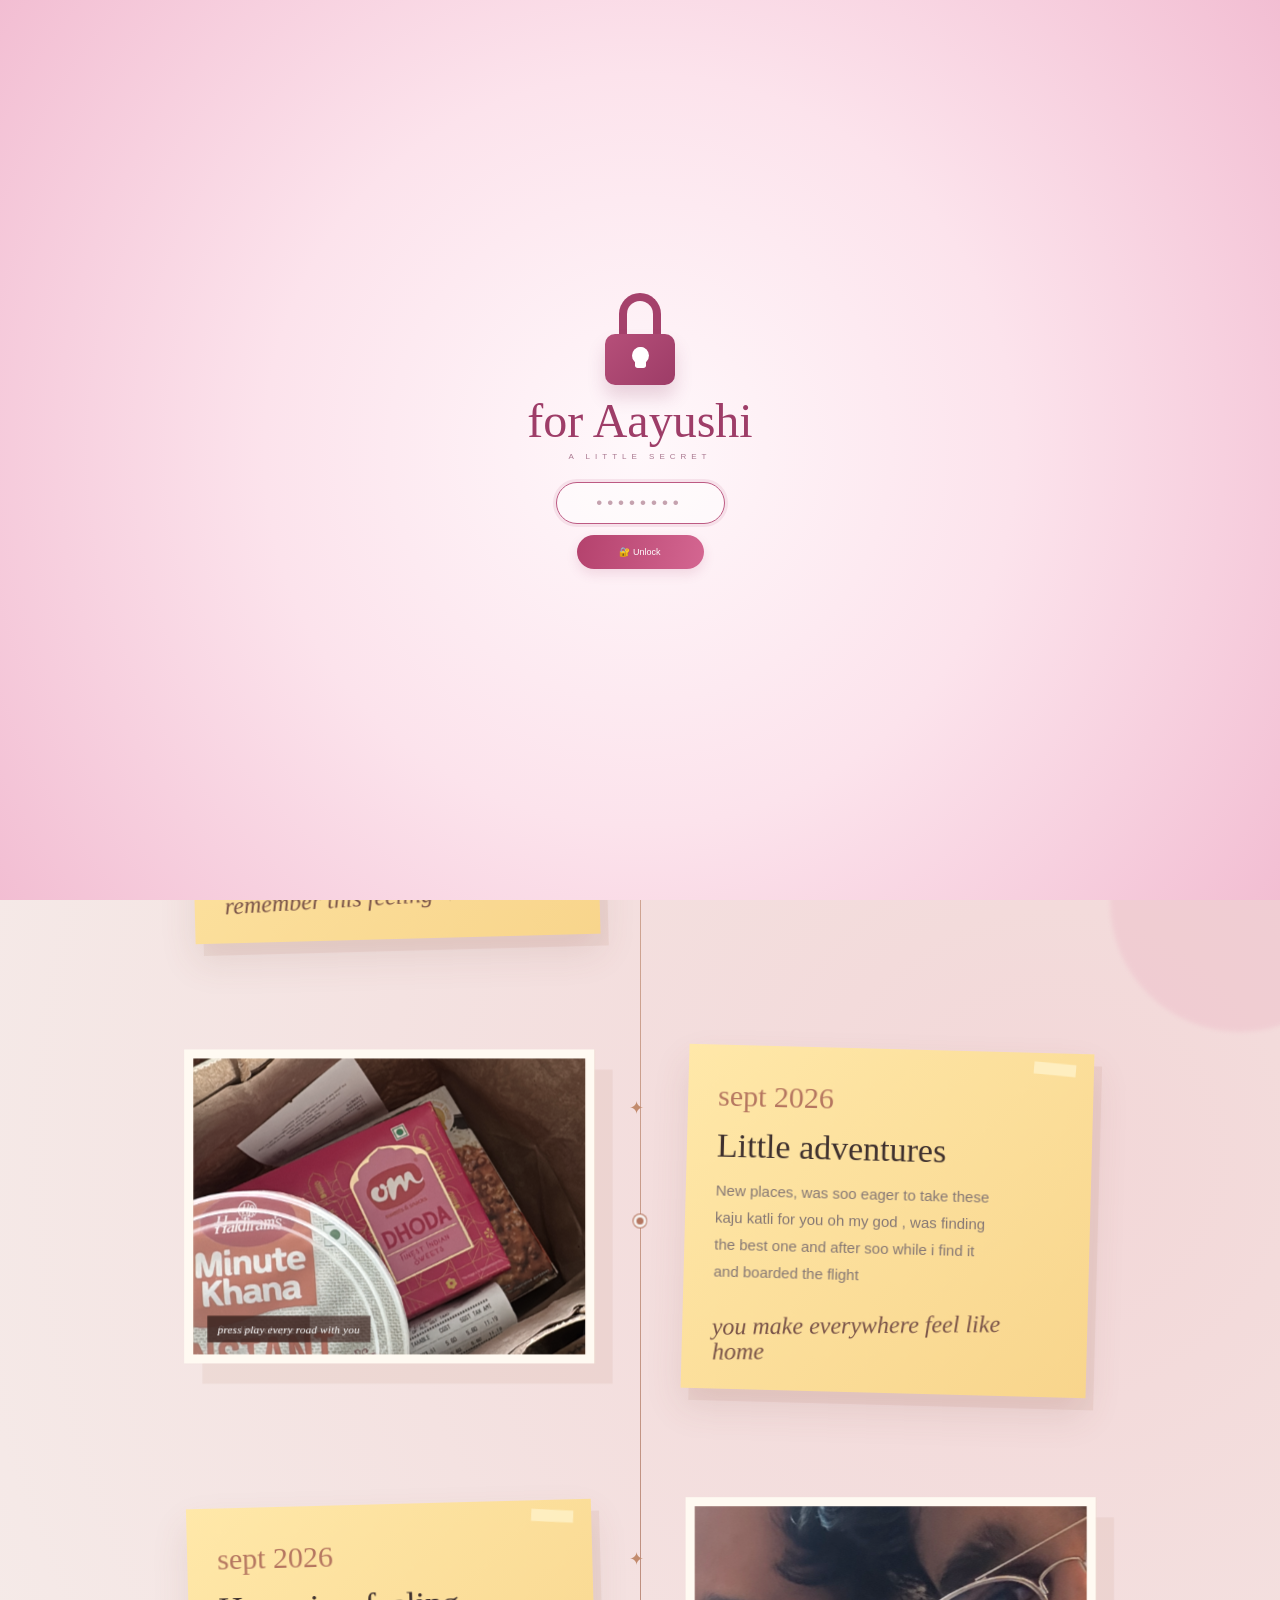
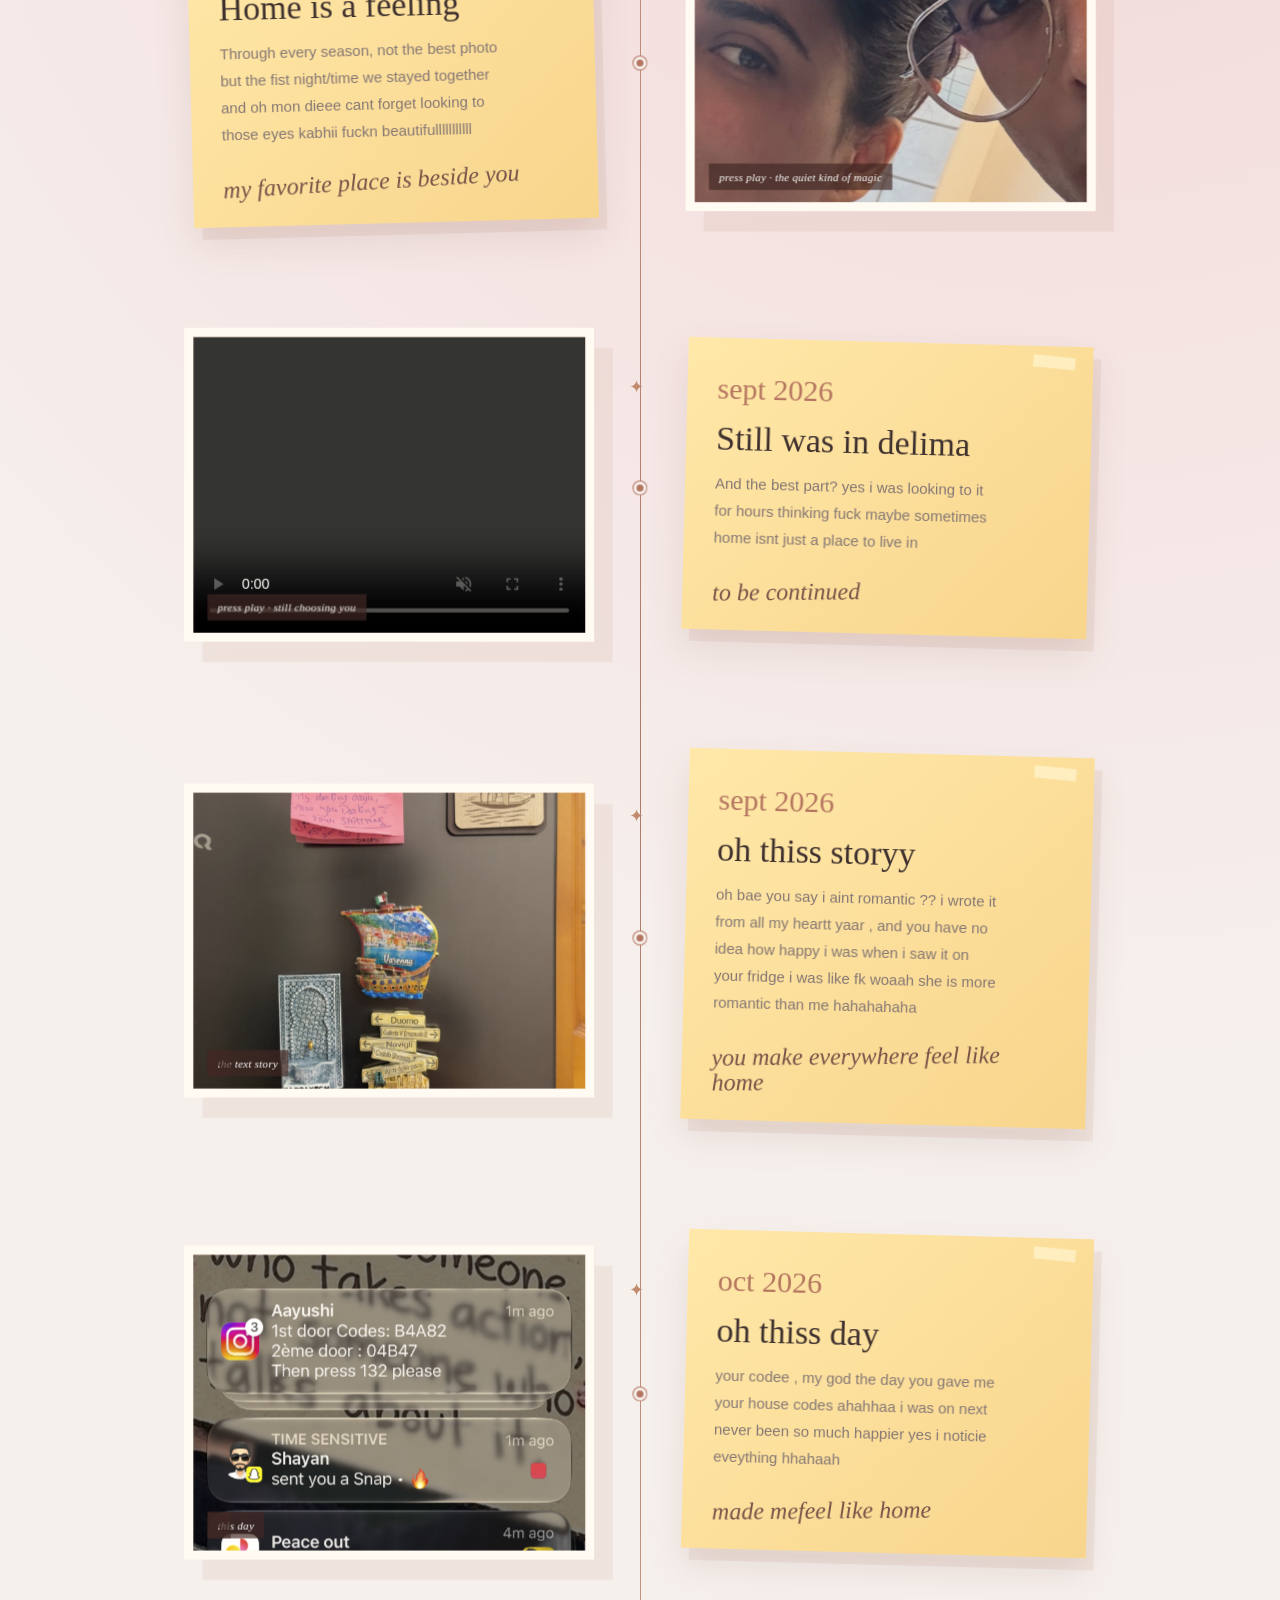
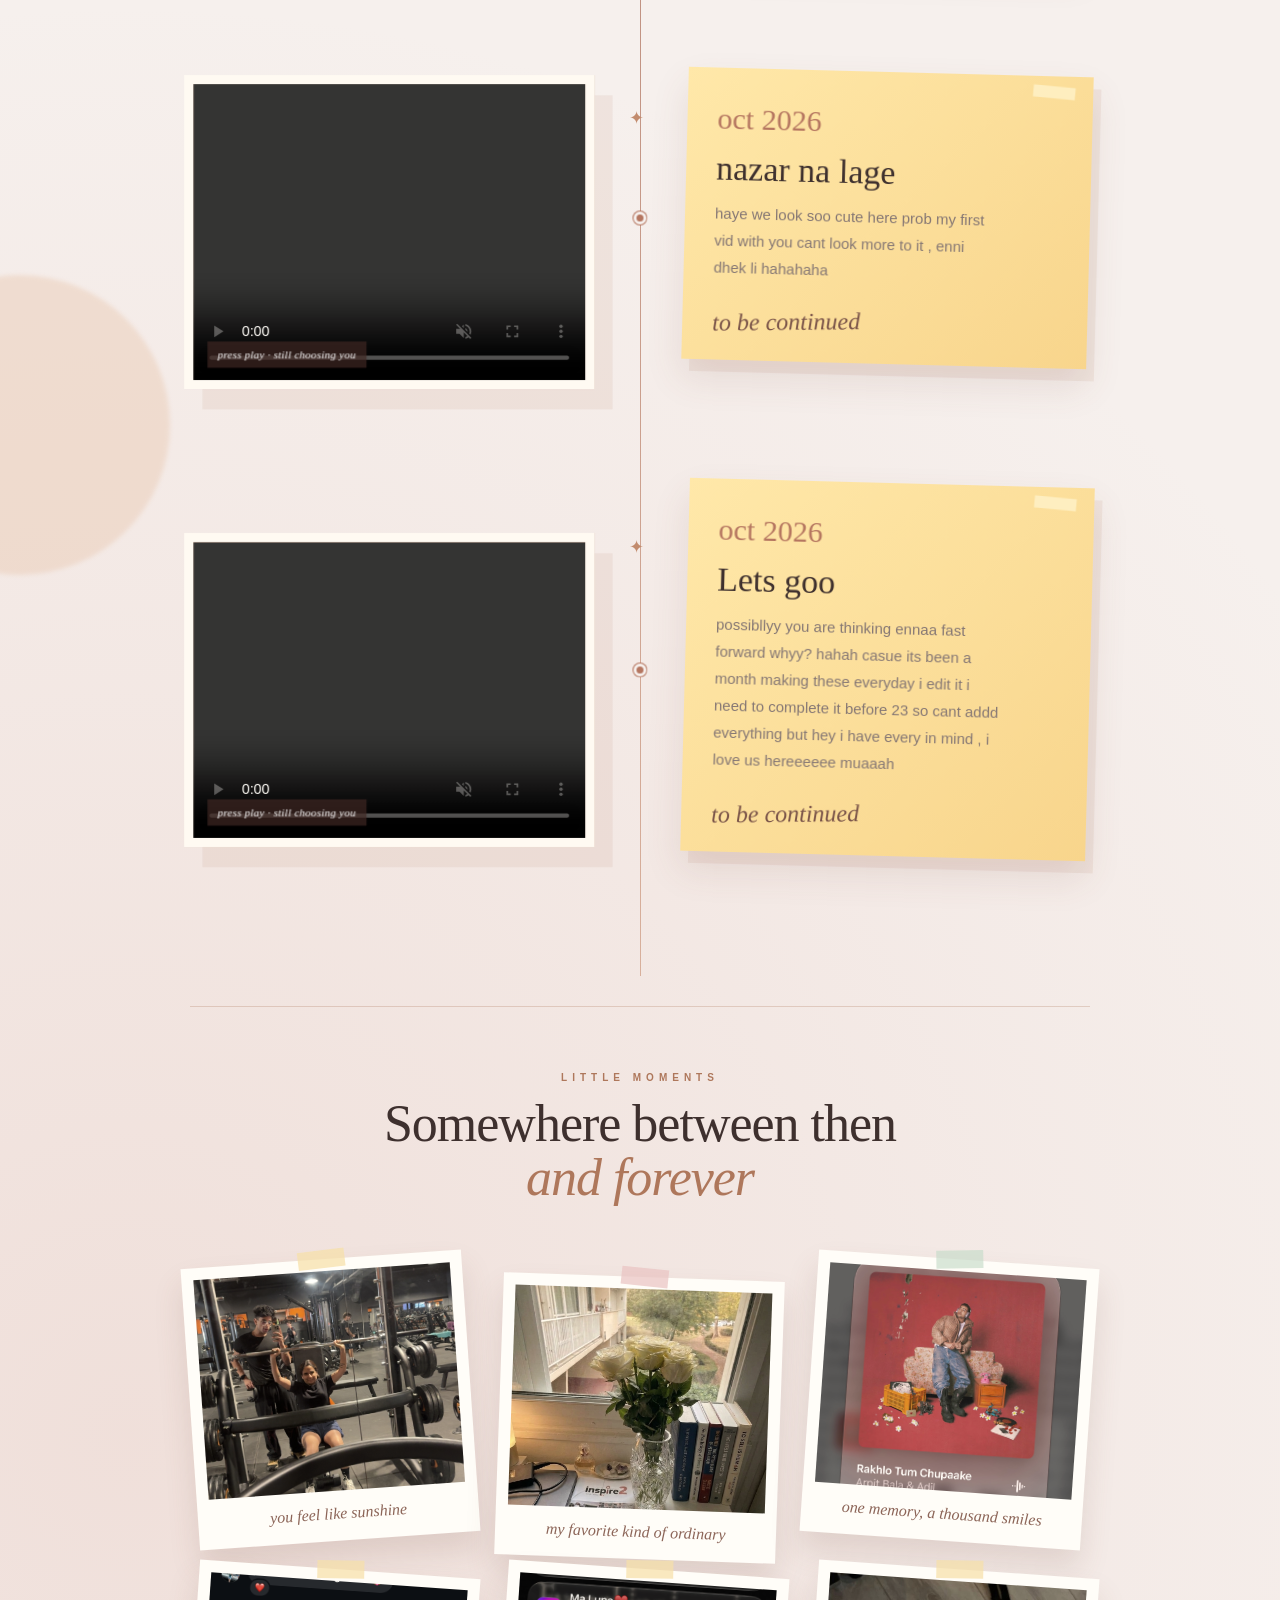
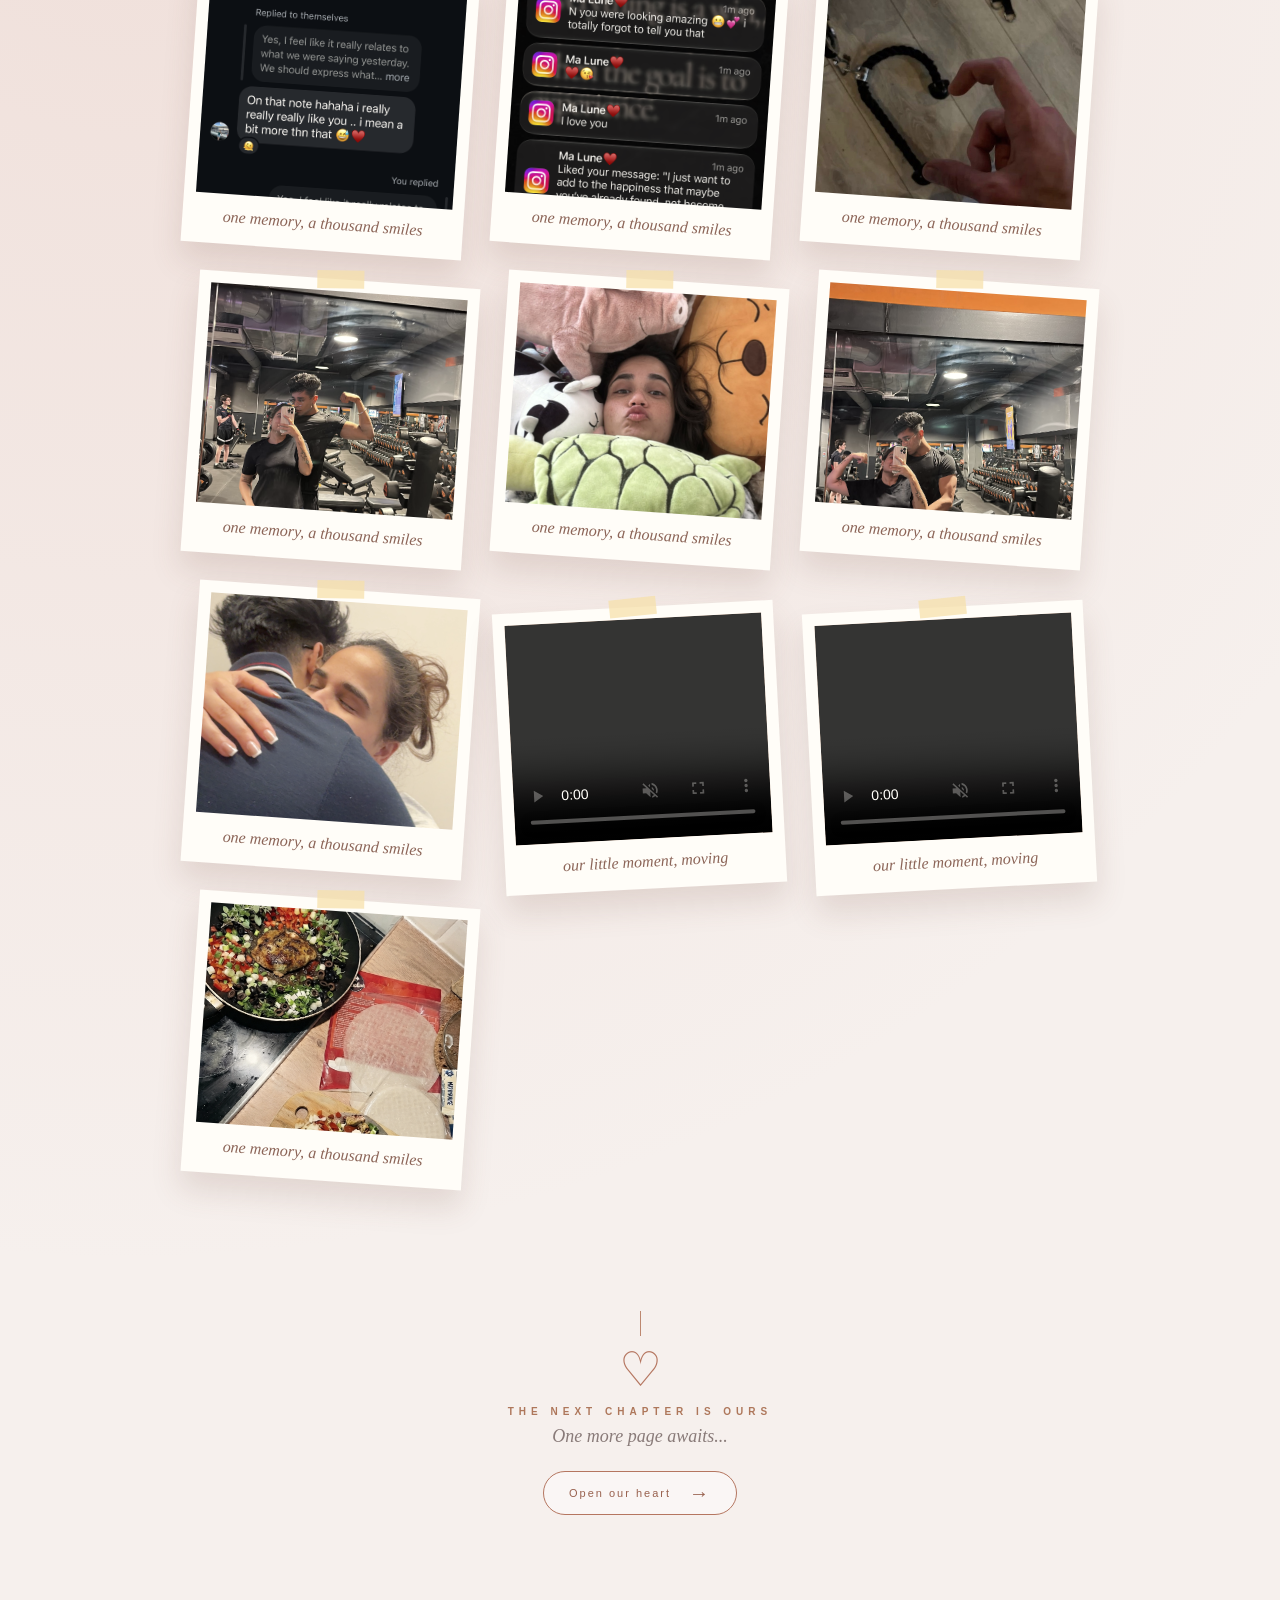
==== commit cd1cd9eb: "Prepare site for Netlify deployment Co-authored-by: Copilot <223556219+Copilot@users.noreply.github." ====
--- a/index.html
+++ b/index.html
@@ -115,7 +115,7 @@
             </article>
             <article class="timeline-item timeline-right tilt-card">
                 <div class="timeline-photo photo-adventure">
-                     <img class="timeline-still" src=" IMG_6275.JPG"
+                     <img class="timeline-still" src="IMG_6275.JPG"
                         alt="A warm beginning">
                     <span class="video-caption"> the text story </span>
                     <span class="video-caption">.</span>
@@ -132,7 +132,7 @@
             </article>
              <article class="timeline-item timeline-right tilt-card">
                 <div class="timeline-photo photo-adventure">
-                     <img class="timeline-still" src=" IMG_6118.PNG"
+                     <img class="timeline-still" src="IMG_6118.PNG"
                         alt="A warm beginning">
                     <span class="video-caption"> this day  </span>
                     <span class="video-caption">.</span>
@@ -166,7 +166,7 @@
                 <div class="timeline-photo photo-forever">
                    
                     <video controls muted autoplay loop playsinline preload="auto" aria-label="A promise for forever">
-                        <source src="  90D256C4-B17E-4676-8C08-E22A49765399.MP4" type="video/mp4">
+                        <source src="90D256C4-B17E-4676-8C08-E22A49765399.MP4" type="video/mp4">
                     </video>
                     <span class="video-caption">press play · still choosing you</span>
                 </div>
@@ -203,7 +203,7 @@
                     <figcaption>one memory, a thousand smiles</figcaption>
                 </figure>
                 <figure class="memory-polaroid memory-polaroid-three tilt-card">
-                    <img class="memory-image memory-image-three" src=" IMG_6095.PNG"
+                    <img class="memory-image memory-image-three" src="IMG_6095.PNG"
                         alt="A beautiful memory">
                     <figcaption>one memory, a thousand smiles</figcaption>
                 </figure>
@@ -213,10 +213,9 @@
                     <figcaption>one memory, a thousand smiles</figcaption>
                 </figure>
                 <figure class="memory-polaroid memory-polaroid-three tilt-card">
-                    <img class="memory-image memory-image-three" src=" IMG_6100.jpg"
-                        alt="A beautiful memory">
-                    <figcaption>one memory, a thousand smiles</figcaption>
-                </figure>
+                    <img class="memory-image memory-image-three" src="IMG_6100.jpg"
+                        alt="A beautiful memory">
+                    <figcaption>one memory, a thousand smiles</figcaption>
                 </figure>
                 <figure class="memory-polaroid memory-polaroid-three tilt-card">
                     <img class="memory-image memory-image-three" src="D5F8EB71-2DFB-42DC-BF1E-71857C6F6DF0.JPG"
@@ -241,13 +240,13 @@
                     <figcaption>one memory, a thousand smiles</figcaption>
                 </figure>
                 <figure class="memory-polaroid memory-polaroid-four tilt-card">
-                    <video class="memory-image memory-video-four" src=" 1F7511A9-424A-4182-A0B4-BD4433FA0A67.MP4"
+                    <video class="memory-image memory-video-four" src="1F7511A9-424A-4182-A0B4-BD4433FA0A67.MP4"
                         controls muted loop playsinline preload="metadata"
                         aria-label="A special memory video"></video>
                     <figcaption>our little moment, moving</figcaption>
                 </figure>
                 <figure class="memory-polaroid memory-polaroid-four tilt-card">
-                    <video class="memory-image memory-video-four" src="  504ED44F-26C5-4619-8841-FF43A132EF8F.MP4"
+                    <video class="memory-image memory-video-four" src="504ED44F-26C5-4619-8841-FF43A132EF8F.MP4"
                         controls muted loop playsinline preload="metadata"
                         aria-label="A special memory video"></video>
                     <figcaption>our little moment, moving</figcaption>
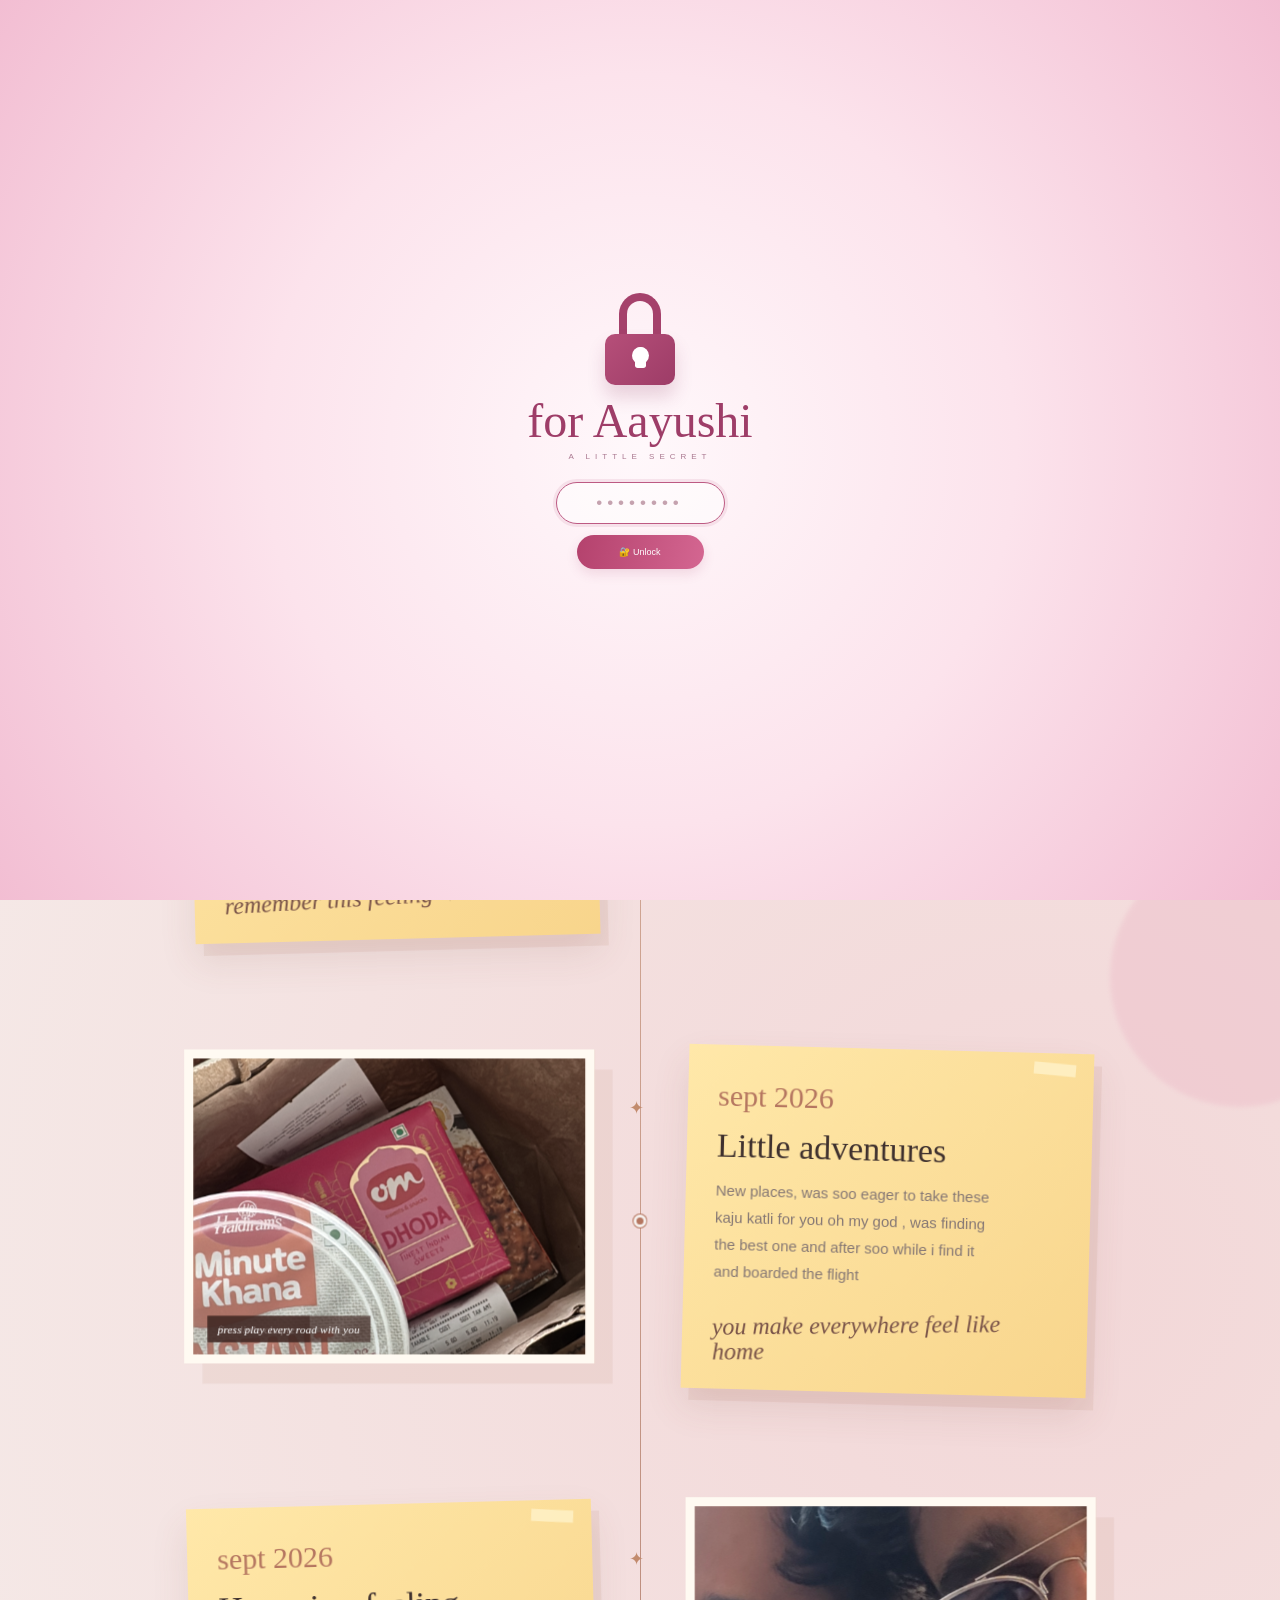
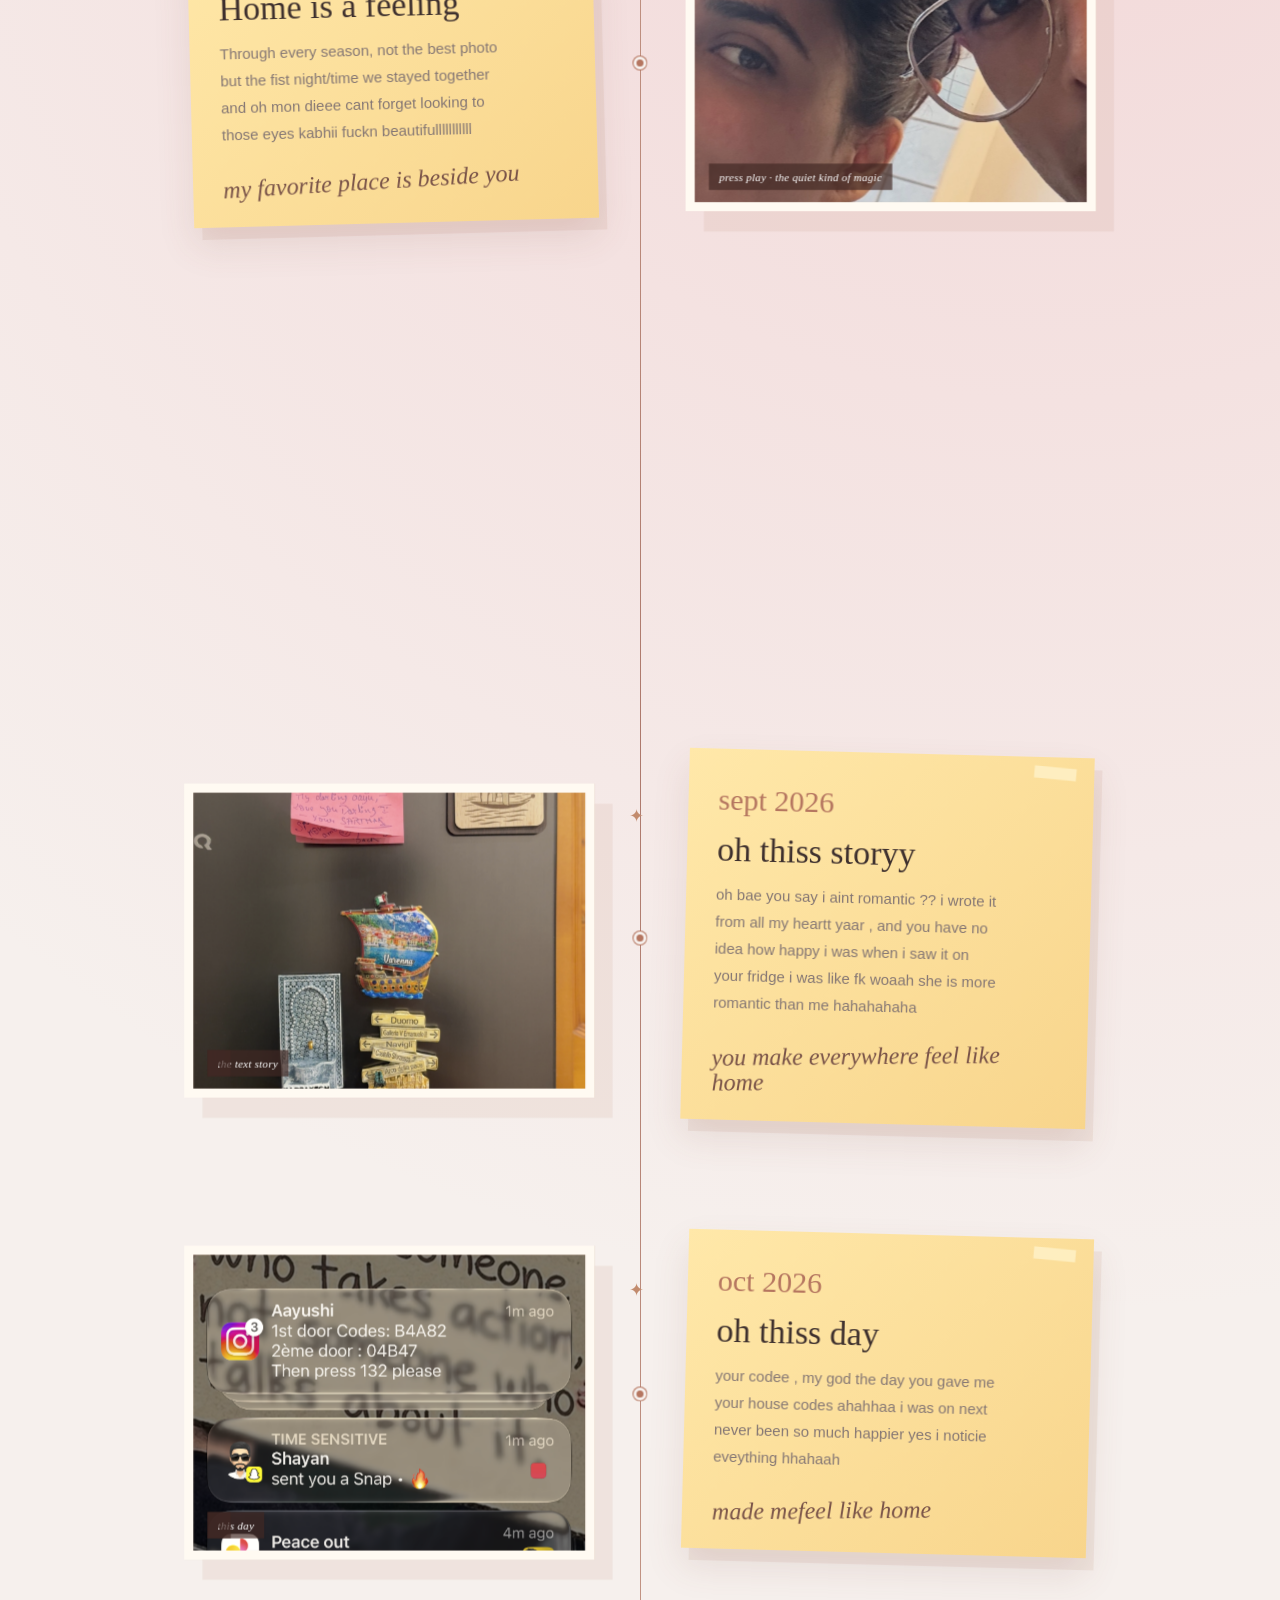
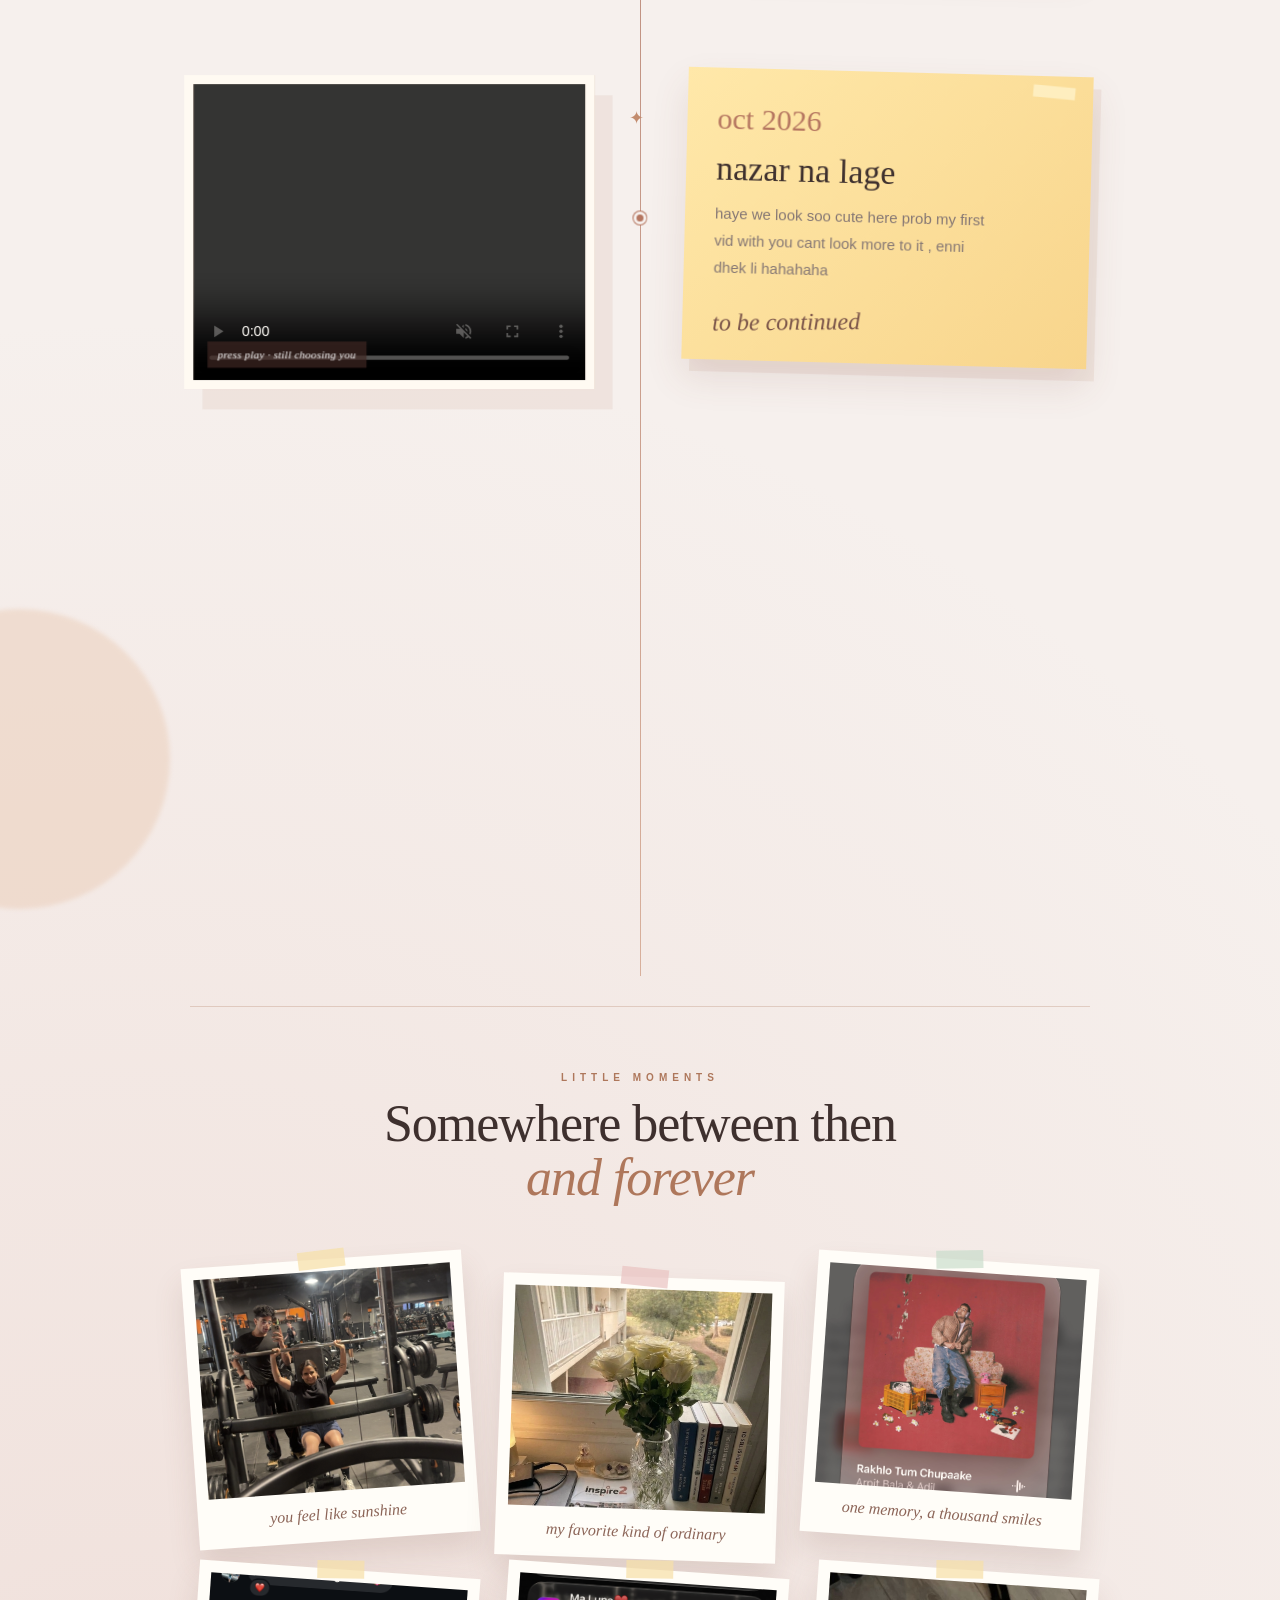
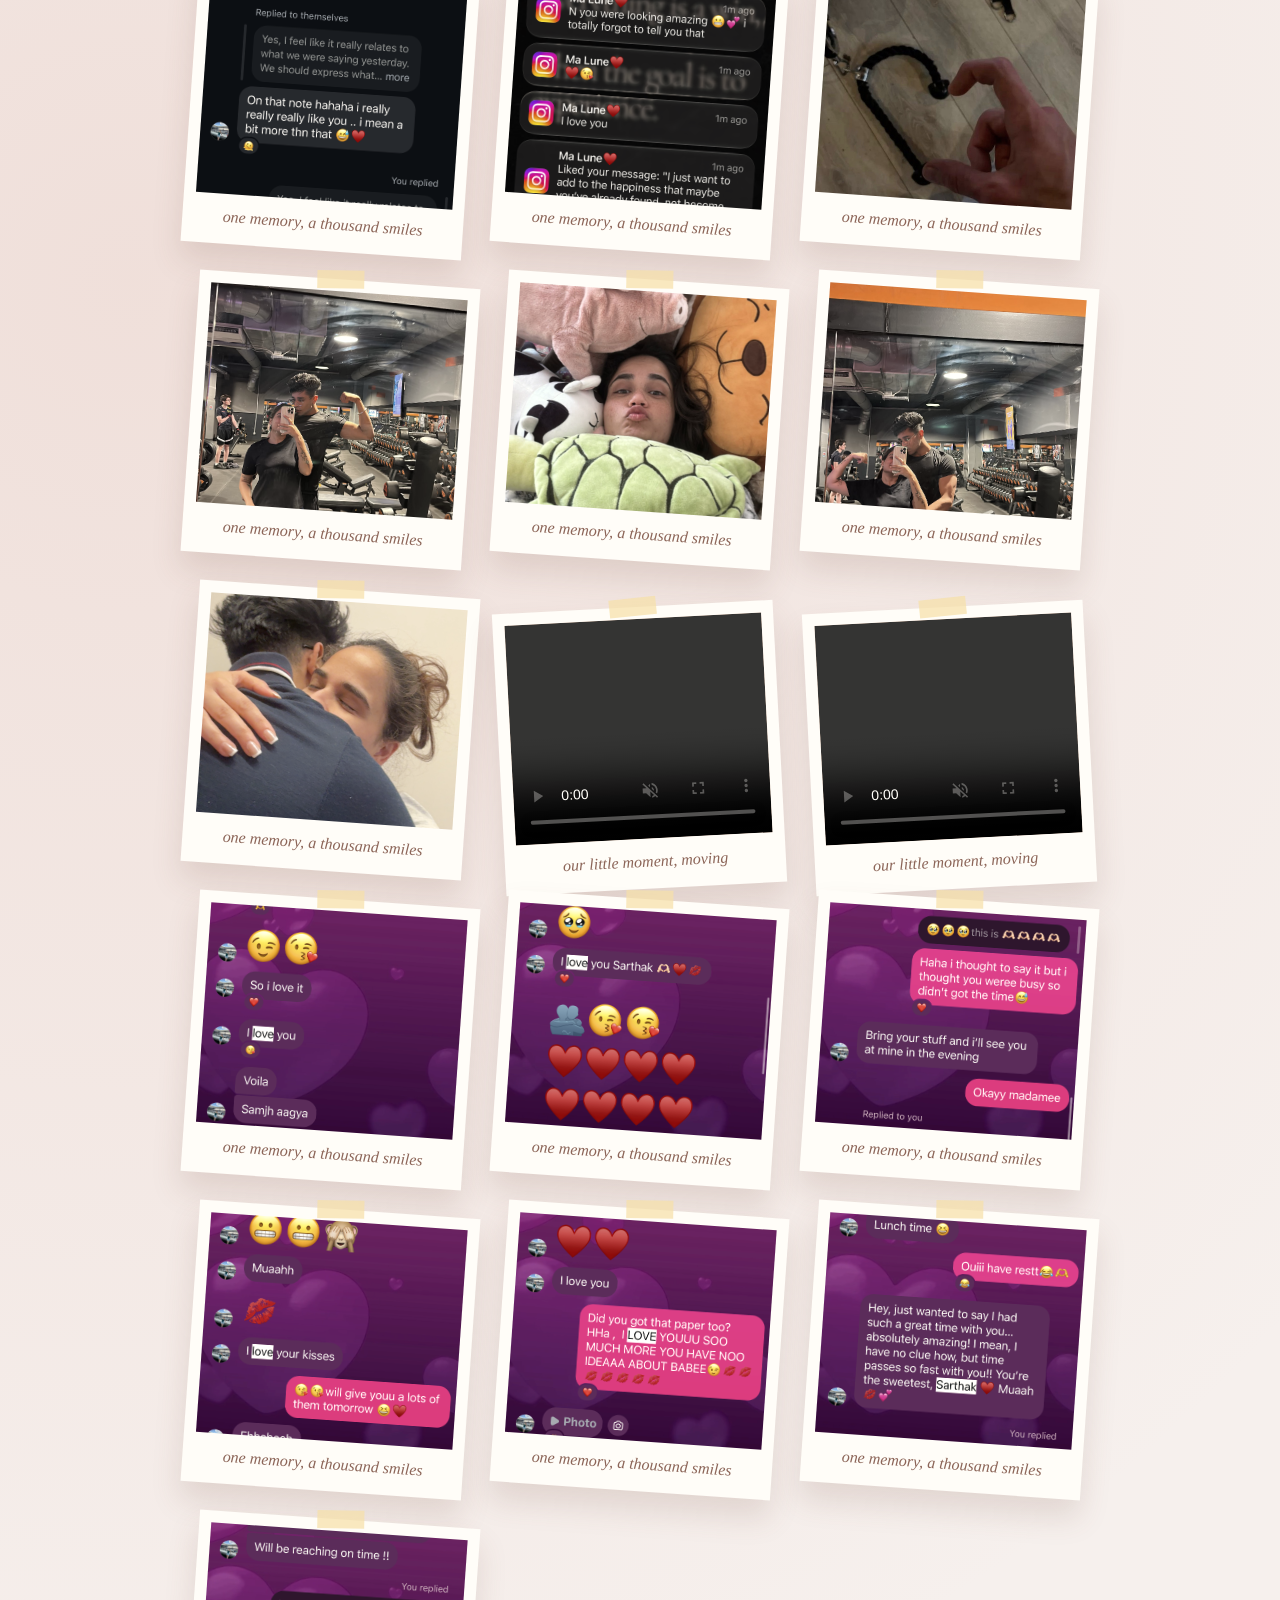
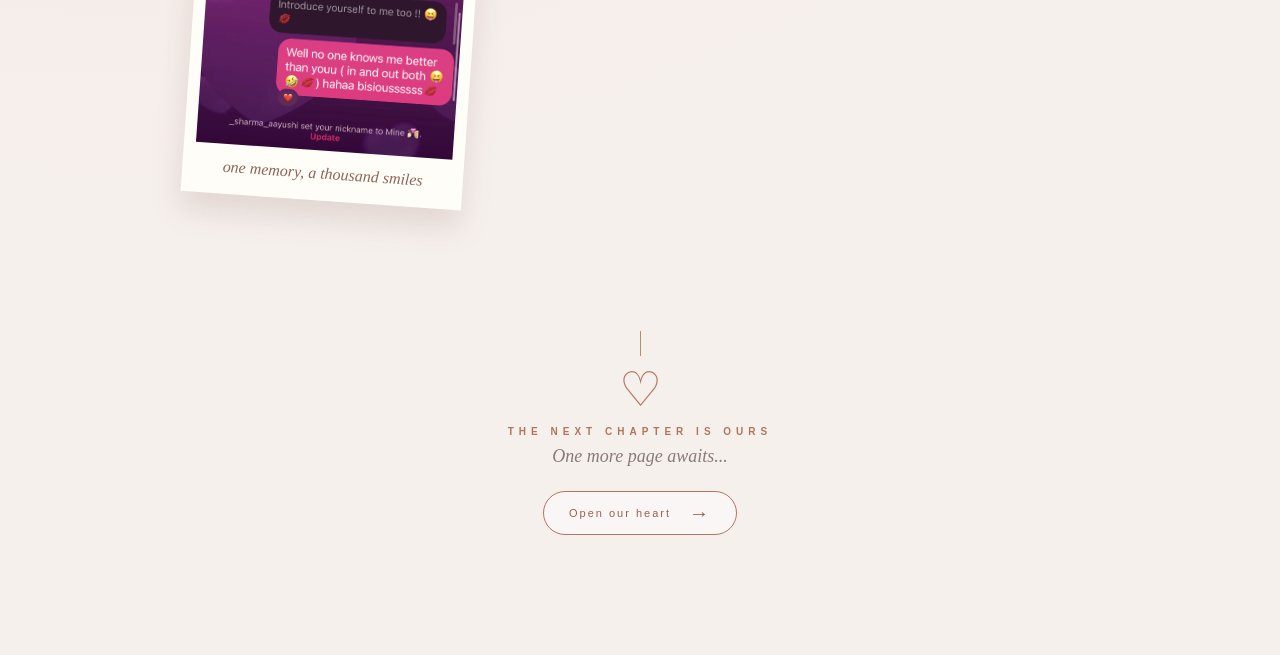
==== commit 225cd58b: "Add latest gallery memories Co-authored-by: Copilot <223556219+Copilot@users.noreply.github.com>" ====
--- a/index.html
+++ b/index.html
@@ -91,11 +91,11 @@
                     <span class="memory-note">my favorite place is beside you</span>
                 </div>
                 <div class="timeline-photo photo-home">
-                    
+
 
                      <img class="timeline-still" src="IMG_6097.jpg"
                         alt="A warm beginning">
-                   
+
                     <span class="video-caption">press play · the quiet kind of magic</span>
                 </div>
             </article>
@@ -128,7 +128,7 @@
                 </div>
 
 
-               
+
             </article>
              <article class="timeline-item timeline-right tilt-card">
                 <div class="timeline-photo photo-adventure">
@@ -145,11 +145,11 @@
                 </div>
 
 
-            
+
             </article>
             <article class="timeline-item timeline-right tilt-card">
                 <div class="timeline-photo photo-forever">
-                   
+
                     <video controls muted autoplay loop playsinline preload="auto" aria-label="A promise for forever">
                         <source src="8A3D5755-9357-4AD2-A107-566B5D6D3214.MP4" type="video/mp4">
                     </video>
@@ -164,7 +164,7 @@
             </article>
              <article class="timeline-item timeline-right tilt-card">
                 <div class="timeline-photo photo-forever">
-                   
+
                     <video controls muted autoplay loop playsinline preload="auto" aria-label="A promise for forever">
                         <source src="90D256C4-B17E-4676-8C08-E22A49765399.MP4" type="video/mp4">
                     </video>
@@ -179,7 +179,7 @@
             </article>
         </section>
 
-      
+
 
         <section class="memory-gallery" aria-label="Little moments of us">
             <div class="memory-gallery-heading">
@@ -222,8 +222,7 @@
                         alt="A beautiful memory">
                     <figcaption>one memory, a thousand smiles</figcaption>
                 </figure>
-               
-                
+
                 <figure class="memory-polaroid memory-polaroid-three tilt-card">
                     <img class="memory-image memory-image-three" src="2B512083-8B01-4D6B-87AD-04CEEF7BF6E6.JPG"
                         alt="A beautiful memory">
@@ -251,15 +250,48 @@
                         aria-label="A special memory video"></video>
                     <figcaption>our little moment, moving</figcaption>
                 </figure>
-                <figure class="memory-polaroid memory-polaroid-three tilt-card">
-                    <img class="memory-image memory-image-three" src="IMG_6135.PNG"
-
-                        alt="A beautiful memory">
-
-                        
-                       
-                    <figcaption>one memory, a thousand smiles</figcaption>
-                </figure>
+
+                <figure class="memory-polaroid memory-polaroid-three tilt-card">
+                    <img class="memory-image memory-image-three" src="IMG_6618.PNG"
+                        alt="A beautiful memory">
+                    <figcaption>one memory, a thousand smiles</figcaption>
+                </figure>
+
+                <figure class="memory-polaroid memory-polaroid-three tilt-card">
+                    <img class="memory-image memory-image-three" src="IMG_6619.PNG"
+                        alt="A beautiful memory">
+                    <figcaption>one memory, a thousand smiles</figcaption>
+                </figure>
+                <figure class="memory-polaroid memory-polaroid-three tilt-card">
+                    <img class="memory-image memory-image-three" src="IMG_6623.PNG"
+                        alt="A beautiful memory">
+                    <figcaption>one memory, a thousand smiles</figcaption>
+                </figure>
+                <figure class="memory-polaroid memory-polaroid-three tilt-card">
+                    <img class="memory-image memory-image-three" src="IMG_6620.PNG"
+                        alt="A beautiful memory">
+                    <figcaption>one memory, a thousand smiles</figcaption>
+                </figure>
+                <figure class="memory-polaroid memory-polaroid-three tilt-card">
+                    <img class="memory-image memory-image-three" src="IMG_6621.PNG"
+                        alt="A beautiful memory">
+                    <figcaption>one memory, a thousand smiles</figcaption>
+                </figure>
+                <figure class="memory-polaroid memory-polaroid-three tilt-card">
+                    <img class="memory-image memory-image-three" src="IMG_6622.PNG"
+                        alt="A beautiful memory">
+                    <figcaption>one memory, a thousand smiles</figcaption>
+                </figure>
+
+                <figure class="memory-polaroid memory-polaroid-three tilt-card">
+                    <img class="memory-image memory-image-three" src="IMG_6236.PNG"
+                        alt="A beautiful memory">
+                    <figcaption>one memory, a thousand smiles</figcaption>
+                </figure>
+
+
+
+
             </div>
         </section>
 
--- a/css/default.css
+++ b/css/default.css
@@ -2,7 +2,7 @@
 body{margin:0;padding:0;background:#ffe;font-size:12px;overflow:auto}#heartPage{display:none}body.passcode-locked{overflow:hidden}.passcode-gate{position:fixed;z-index:1000;inset:0;display:flex;align-items:center;justify-content:center;background:radial-gradient(circle at center,#fff8fb 0,#fce3ec 48%,#e99aba 150%);color:#a03d68;opacity:1;transition:opacity .5s ease}.passcode-gate-hidden{opacity:0;pointer-events:none}.passcode-card{width:min(100% - 40px,390px);margin-top:-12px;text-align:center}.lock-icon{position:relative;width:76px;height:92px;margin:0 auto 12px}.lock-shackle{position:absolute;top:0;left:17px;width:42px;height:44px;border:8px solid #a5416b;border-bottom:0;border-radius:28px 28px 0 0;box-sizing:border-box}.lock-body{position:absolute;left:3px;bottom:0;width:70px;height:51px;border-radius:10px;background:linear-gradient(135deg,#b64f79,#9d3c67);box-shadow:0 12px 18px rgba(133,45,87,.18)}.lock-keyhole{position:absolute;top:13px;left:30px;width:11px;height:21px;border-radius:8px 8px 4px 4px;background:#fff}.lock-keyhole:before{content:"";position:absolute;top:0;left:-3px;width:17px;height:17px;border-radius:50%;background:#fff}.passcode-card h1{margin:0 0 7px;font-family:"Snell Roundhand","Apple Chancery","Brush Script MT",cursive;font-size:48px;font-weight:400;line-height:1;color:#9e3d68}.passcode-card p{margin:0 0 21px;letter-spacing:5px;font-family:Arial,sans-serif;font-size:8px;color:#aa7890}.passcode-card form{display:flex;flex-direction:column;align-items:center}.passcode-card input{width:169px;height:42px;padding:0 14px;border:1px solid #edabc4;border-radius:24px;outline:0;background:rgba(255,255,255,.55);box-sizing:border-box;text-align:center;font-size:17px;letter-spacing:4px;color:#9e3d68}.passcode-card input::placeholder{color:#c5a2af;letter-spacing:5px}.passcode-card input:focus{border-color:#bd5a83;box-shadow:0 0 0 3px rgba(189,90,131,.12)}.passcode-card input.passcode-error{animation:passcode-shake .3s ease;border-color:#bd4a73}.passcode-card button{margin-top:11px;width:127px;height:34px;border:0;border-radius:20px;background:linear-gradient(100deg,#b4426d,#d46691);box-shadow:0 5px 12px rgba(166,58,104,.14);color:#fff;font-size:9px;cursor:pointer}.passcode-card button:hover{filter:brightness(1.06)}.passcode-card button:active{transform:translateY(1px)}.passcode-message{min-height:18px;margin-top:8px;font:10px Arial,sans-serif;color:#a13f68}.sr-only{position:absolute;width:1px;height:1px;padding:0;margin:-1px;overflow:hidden;clip:rect(0,0,0,0);white-space:nowrap;border:0}@keyframes passcode-shake{0%,100%{transform:translateX(0)}25%{transform:translateX(-5px)}75%{transform:translateX(5px)}}#mainDiv{width:100%;height:100%}#loveHeart{float:left;width:670px;height:625px}#garden{width:100%;height:100%}#elapseClock{text-align:right;font-size:18px;margin-top:10px;margin-bottom:10px}#words{font-family:"sans-serif";width:500px;font-size:24px;color:#666}#messages{display:none}#elapseClock .digit{font-family:"digit";font-size:36px}#loveu{padding:5px;font-size:22px;margin-top:80px;margin-right:120px;text-align:right;display:none}#loveu .signature{margin-top:10px;font-size:20px;font-style:italic}#clickSound{display:none}#code{float:left;width:440px;height:400px;color:#333;font-family:"Consolas","Monaco","Bitstream Vera Sans Mono","Courier New","sans-serif";font-size:12px}#code .string{color:#2a36ff}#code .keyword{color:#7f0055;font-weight:bold}#code .placeholder{margin-left:15px}#code .space{margin-left:7px}#code .comments{color:#3f7f5f}#copyright{margin-top:10px;text-align:center;width:100%;color:#666}#errorMsg{width:100%;text-align:center;font-size:24px;position:absolute;top:100px;left:0}#copyright a{color:#666}
 
 .love-gallery{position:relative;overflow:hidden;min-height:100vh;padding:110px 24px 120px;background:#f6f0ed;color:#39302f;isolation:isolate}.love-gallery:before{content:"";position:absolute;z-index:-1;inset:0;background:radial-gradient(circle at 82% 18%,rgba(237,177,183,.4),transparent 28%),radial-gradient(circle at 10% 72%,rgba(225,185,174,.3),transparent 30%)}.love-gallery:after{content:"";position:absolute;z-index:-1;inset:0;opacity:.24;pointer-events:none;background-image:radial-gradient(rgba(120,85,72,.18) .6px,transparent .6px);background-size:6px 6px;mask-image:linear-gradient(to bottom,transparent,#000 16%,#000 82%,transparent)}.gallery-orb{position:absolute;z-index:-1;border-radius:50%;filter:blur(2px);opacity:.45}.gallery-orb-one{top:12%;right:-90px;width:260px;height:260px;background:#edbdc9}.gallery-orb-two{top:54%;left:-130px;width:300px;height:300px;background:#e9c9b2}.gallery-hero{max-width:980px;margin:0 auto 100px;text-align:center}.eyebrow{margin:0 0 18px;color:#ae775b;font:600 10px Arial,sans-serif;letter-spacing:5px}.gallery-hero h2{margin:0;color:#332a29;font:400 clamp(48px,8vw,94px)/.92 Georgia,serif;letter-spacing:-4px}.gallery-hero h2 em{color:#ae775b;font-style:italic}.gallery-intro{max-width:400px;margin:25px auto 20px;color:#897b79;font:15px/1.7 Georgia,serif}.hero-note{display:inline-flex;position:relative;align-items:center;gap:10px;margin:0 auto 34px;padding:10px 18px 10px 15px;color:#9a6c5a;background:#f7e7c9;box-shadow:2px 5px 0 rgba(181,118,96,.12);font:italic 13px "Brush Script MT","Segoe Script",cursive;transform:rotate(-2deg)}.note-pin{width:7px;height:7px;border-radius:50%;background:#b57660;box-shadow:0 1px 3px rgba(80,40,30,.3)}.scroll-hint{display:block;color:#ae775b;font:10px Arial,sans-serif;letter-spacing:3px}.scroll-hint span{display:inline-block;margin-left:8px;font-size:18px;animation:float-arrow 1.6s ease-in-out infinite}.timeline{position:relative;max-width:900px;margin:auto;padding:10px 0}.timeline-line{position:absolute;top:0;bottom:0;left:50%;width:1px;background:linear-gradient(#d8b09c,#ad796c,#d8b09c)}.timeline-item{position:relative;display:grid;grid-template-columns:1fr 1fr;gap:90px;align-items:center;width:100%;margin-bottom:110px;transition:transform .35s ease;transform-style:preserve-3d}.timeline-item:before{content:"";position:absolute;z-index:2;top:50%;left:50%;width:13px;height:13px;border:3px solid #f6f0ed;border-radius:50%;background:#b57660;box-shadow:0 0 0 1px #b57660;transform:translate(-50%,-50%)}.timeline-right .timeline-copy{grid-column:2}.timeline-right .timeline-photo{grid-column:1;grid-row:1}.timeline-copy{padding:0 20px}.timeline-year{display:block;margin-bottom:14px;color:#b57660;font:400 30px Georgia,serif}.timeline-copy h3{margin:0 0 12px;color:#3e302e;font:400 30px Georgia,serif}.timeline-copy p{max-width:285px;margin:0;color:#857774;font:14px/1.8 Arial,sans-serif}.memory-note{display:block;margin-top:16px;color:#b57660;font:italic 13px "Brush Script MT","Segoe Script",cursive;transform:rotate(-2deg)}.timeline-photo{height:275px;background-position:center;background-size:cover;box-shadow:18px 20px 0 rgba(188,139,115,.12);transition:box-shadow .35s ease}.tilt-card:hover .timeline-photo{box-shadow:10px 12px 0 rgba(188,139,115,.22)}.photo-beginning{background-image:linear-gradient(135deg,rgba(110,55,40,.15),rgba(239,194,165,.2)),url("https://images.unsplash.com/photo-1518199266791-5375a83190b7?auto=format&fit=crop&w=700&q=85")}.photo-adventure{background-image:linear-gradient(135deg,rgba(164,91,72,.12),rgba(247,205,192,.12)),url("https://images.unsplash.com/photo-1500534623283-312aade485b7?auto=format&fit=crop&w=700&q=85")}.photo-home{background-image:linear-gradient(135deg,rgba(65,45,40,.1),rgba(247,207,192,.14)),url("https://images.unsplash.com/photo-1516589178581-6cd7833ae3b2?auto=format&fit=crop&w=700&q=85")}.photo-forever{background-image:linear-gradient(135deg,rgba(116,55,52,.1),rgba(242,190,190,.2)),url("https://images.unsplash.com/photo-1522673607200-164d1b6ce486?auto=format&fit=crop&w=700&q=85")}.gallery-finale{margin:30px auto 0;text-align:center}.finale-heart{display:block;margin-bottom:12px;color:#b57660;font-size:48px;line-height:1;animation:heart-pulse 1.7s ease-in-out infinite}.finale-kicker{margin:0 0 9px!important;color:#ae775b!important;font:600 10px Arial,sans-serif!important;letter-spacing:4px}.gallery-finale p{margin:0 0 24px;color:#897b79;font:italic 18px Georgia,serif}.heart-page-button{display:inline-flex;align-items:center;gap:18px;padding:15px 25px;border:1px solid #b57660;border-radius:99px;color:#98614e;background:rgba(255,255,255,.4);font:11px Arial,sans-serif;letter-spacing:2px;text-decoration:none;transition:.3s ease}.heart-page-button:hover{color:#fff;background:#b57660;transform:translateY(-3px);box-shadow:0 10px 20px rgba(181,118,96,.25)}.heart-page-button span{font-size:20px;line-height:10px}.love-gallery-visible{animation:gallery-in .8s ease both}@keyframes gallery-in{from{opacity:0;transform:translateY(10px)}to{opacity:1;transform:none}}@keyframes float-arrow{50%{transform:translateY(5px)}}@keyframes heart-pulse{50%{transform:scale(1.12)}}@media(max-width:700px){.love-gallery{padding:75px 20px 80px}.gallery-hero{margin-bottom:70px}.gallery-hero h2{letter-spacing:-2px}.hero-note{font-size:12px}.timeline-line{left:12px}.timeline-item,.timeline-right{display:flex;flex-direction:column;align-items:stretch;gap:25px;margin-bottom:75px;padding-left:35px}.timeline-item:before{left:12px;top:34px}.timeline-right .timeline-photo{order:0}.timeline-right .timeline-copy{order:1}.timeline-copy{padding:0}.timeline-photo{height:230px}.timeline-copy p{max-width:none}}
-.heart-page{min-height:100vh;background:radial-gradient(circle at 72% 30%,#fff8fb,#ffe8f0 45%,#f4bdd1);color:#6f3150;overflow-x:hidden}.heart-page:before{content:"";position:fixed;inset:0;pointer-events:none;background:radial-gradient(circle at 20% 80%,rgba(255,255,255,.65),transparent 24%)}.heart-heading{position:relative;z-index:2;padding-top:78px;text-align:center}.heart-eyebrow{color:#ae6b84;font:600 10px Arial,sans-serif;letter-spacing:4px}.heart-heading h1{margin:12px 0 7px;color:#8f3c61;font:400 clamp(35px,5vw,58px)/1 Georgia,serif}.heart-heading h1 em{color:#bb6686;font-style:italic}.heart-heading p{margin:0;color:#a37187;font:italic 15px Georgia,serif}.heart-scroll-cue{display:inline-flex;flex-direction:column;align-items:center;gap:7px;margin-top:24px;color:#9a5472;text-decoration:none;font:600 9px Arial,sans-serif;letter-spacing:3px;transition:color .25s ease}.heart-scroll-cue strong{display:grid;place-items:center;width:34px;height:34px;border:1px solid rgba(154,84,114,.4);border-radius:50%;font:22px Georgia,serif;animation:scroll-heart-cue 1.7s ease-in-out infinite}.heart-scroll-cue:hover{color:#7d2f55}.heart-scroll-cue:hover strong{background:rgba(255,255,255,.55);transform:translateY(3px)}.heart-page #mainDiv{position:relative;min-height:100vh;padding:35px 24px 35px;box-sizing:border-box}.heart-page #content{display:flex;align-items:center;justify-content:center;gap:30px;max-width:1120px;margin:0 auto}.heart-page #code{float:none;width:390px;height:auto;color:#7d4d61;background:linear-gradient(145deg,rgba(255,255,255,.68),rgba(255,244,248,.42));border:1px solid rgba(184,105,139,.22);border-radius:18px;padding:28px 26px;box-sizing:border-box;box-shadow:0 20px 50px rgba(145,59,98,.12);font-size:13px;line-height:1.65;backdrop-filter:blur(10px);overflow:hidden;white-space:normal;word-break:normal}.heart-page #code .comments{color:#477765}.heart-page #code .string{color:#713bb0}.heart-page #code .keyword{color:#9b2765}.heart-page #code br{line-height:1.65}.heart-page #loveHeart{float:none;width:670px;height:625px;position:relative}.heart-page #words{color:#79304f}.heart-page #messages{font-size:22px}.heart-page #loveu{color:#8e3b5d}.back-to-gallery{position:absolute;z-index:3;top:25px;left:28px;padding:10px 15px;border:1px solid rgba(160,61,104,.28);border-radius:99px;color:#8e3b5d;background:rgba(255,255,255,.42);font:11px Arial,sans-serif;letter-spacing:1px;text-decoration:none;transition:.25s ease}.back-to-gallery:hover{color:#fff;background:#b64f79;transform:translateX(-3px)}.heart-page #copyright{position:relative;z-index:2;margin:12px auto 0;color:#9c657e}.heart-page #copyright a{color:#8e3b5d}@keyframes scroll-heart-cue{50%{transform:translateY(7px);box-shadow:0 7px 18px rgba(154,84,114,.18)}}@media(max-width:900px){.heart-heading{padding:75px 20px 0}.heart-heading h1{font-size:38px}.heart-page #content{flex-direction:column-reverse;gap:10px}.heart-page #code{width:min(670px,100%);font-size:11px}.heart-page #loveHeart{width:min(670px,100%);height:520px}.heart-page #garden{width:100%}.heart-page #copyright{margin-top:0}}
+.heart-page{min-height:100vh;background:radial-gradient(circle at 72% 30%,#fff8fb,#ffe8f0 45%,#f4bdd1);color:#6f3150;overflow-x:hidden}.heart-page:before{content:"";position:fixed;inset:0;pointer-events:none;background:radial-gradient(circle at 20% 80%,rgba(255,255,255,.65),transparent 24%)}.heart-heading{position:relative;z-index:2;padding-top:78px;text-align:center}.heart-eyebrow{color:#ae6b84;font:600 10px Arial,sans-serif;letter-spacing:4px}.heart-heading h1{margin:12px 0 7px;color:#8f3c61;font:400 clamp(35px,5vw,58px)/1 Georgia,serif}.heart-heading h1 em{color:#bb6686;font-style:italic}.heart-heading p{margin:0;color:#a37187;font:italic 15px Georgia,serif}.heart-scroll-cue{display:inline-flex;flex-direction:column;align-items:center;gap:7px;margin-top:24px;color:#9a5472;text-decoration:none;font:600 9px Arial,sans-serif;letter-spacing:3px;transition:color .25s ease}.heart-scroll-cue strong{display:grid;place-items:center;width:34px;height:34px;border:1px solid rgba(154,84,114,.4);border-radius:50%;font:22px Georgia,serif;animation:scroll-heart-cue 1.7s ease-in-out infinite}.heart-scroll-cue:hover{color:#7d2f55}.heart-scroll-cue:hover strong{background:rgba(255,255,255,.55);transform:translateY(3px)}.heart-page #mainDiv{position:relative;min-height:100vh;padding:35px 24px 35px;box-sizing:border-box}.heart-page #content{display:flex;align-items:center;justify-content:center;gap:30px;max-width:1120px;margin:0 auto}.heart-page #code{float:none;width:390px;height:auto;color:#7d4d61;background:linear-gradient(145deg,rgba(255,255,255,.68),rgba(255,244,248,.42));border:1px solid rgba(184,105,139,.22);border-radius:18px;padding:28px 26px;box-sizing:border-box;box-shadow:0 20px 50px rgba(145,59,98,.12);font-size:13px;line-height:1.65;backdrop-filter:blur(10px);overflow:hidden;white-space:normal;word-break:normal}.heart-page #code .comments{color:#477765}.heart-page #code .string{color:#713bb0}.heart-page #code .keyword{color:#9b2765}.heart-page #code br{line-height:1.65}.heart-page #loveHeart{float:none;width:670px;height:625px;position:relative}.heart-page #words{color:#79304f}.heart-page #messages{font-size:18px}.heart-page #loveu{color:#8e3b5d}.back-to-gallery{position:absolute;z-index:3;top:25px;left:28px;padding:10px 15px;border:1px solid rgba(160,61,104,.28);border-radius:99px;color:#8e3b5d;background:rgba(255,255,255,.42);font:11px Arial,sans-serif;letter-spacing:1px;text-decoration:none;transition:.25s ease}.back-to-gallery:hover{color:#fff;background:#b64f79;transform:translateX(-3px)}.heart-page #copyright{position:relative;z-index:2;margin:12px auto 0;color:#9c657e}.heart-page #copyright a{color:#8e3b5d}@keyframes scroll-heart-cue{50%{transform:translateY(7px);box-shadow:0 7px 18px rgba(154,84,114,.18)}}@media(max-width:900px){.heart-heading{padding:75px 20px 0}.heart-heading h1{font-size:38px}.heart-page #content{flex-direction:column-reverse;gap:10px}.heart-page #code{width:min(670px,100%);font-size:11px}.heart-page #loveHeart{width:min(670px,100%);height:520px}.heart-page #garden{width:100%}.heart-page #copyright{margin-top:0}}
 
 *,*:before,*:after{box-sizing:border-box}html{scroll-behavior:smooth}body{max-width:100%;overflow-x:hidden}.love-gallery{width:100%;overflow-x:hidden}.timeline-item{min-width:0}.timeline-copy,.timeline-photo{min-width:0}
 @media(max-width:600px){.passcode-card{width:calc(100% - 32px)}.passcode-card h1{font-size:42px}.passcode-card p{letter-spacing:3px;font-size:7px}.passcode-card input{width:190px;height:46px}.passcode-card button{width:145px;height:38px;font-size:10px}.gallery-hero h2{font-size:clamp(44px,14vw,68px)}.gallery-intro{font-size:14px}.timeline-item{width:100%}.timeline-copy h3{font-size:26px}.timeline-year{font-size:27px}.timeline-photo{width:100%;height:220px}.heart-page #mainDiv{padding:80px 14px 24px}.heart-page #content{width:100%!important;height:auto!important;gap:24px}.heart-page #loveHeart{width:100%!important;height:390px}.heart-page #garden{display:block;width:100%;height:100%}.heart-page #code{width:100%!important;height:auto!important;padding:20px 16px;font-size:11px;line-height:1.55;overflow-wrap:anywhere}.heart-page #messages{font-size:17px}.heart-page #elapseClock .digit{font-size:27px}.heart-page #loveu{font-size:19px;margin-right:0}.back-to-gallery{top:17px;left:14px;font-size:10px}.heart-page #copyright{font-size:11px;line-height:1.5;padding:0 25px}}
@@ -19,4 +19,13 @@
 @media(max-width:700px){.hero-note{font-size:17px;padding:13px 16px}.timeline-copy{padding:28px 22px 24px}.timeline-copy h3{font-size:29px}.memory-note{font-size:21px}.timeline-photo{height:235px}.timeline-item:after{left:2px;top:20px}.video-caption{font-size:10px;max-width:calc(100% - 28px)}}
 .love-letter-code{width:470px!important;height:auto!important;min-height:400px;padding:28px 30px;box-sizing:border-box;border:1px solid rgba(184,112,121,.2);border-radius:18px;background:linear-gradient(145deg,rgba(255,250,247,.94),rgba(255,235,235,.78));box-shadow:0 18px 40px rgba(136,73,83,.14),inset 0 1px 0 rgba(255,255,255,.8);color:#68464d!important;font-family:"Baskerville","Iowan Old Style","Palatino Linotype",Georgia,serif!important;font-size:17px!important;line-height:1.65;letter-spacing:.1px;transform:rotate(-1deg)}.love-letter-code:before{content:"";display:block;margin-bottom:8px}.love-letter-code .letter-kicker{display:inline-block;margin-bottom:13px;color:#b56a79;font:600 10px/1 Arial,sans-serif;letter-spacing:3px;text-transform:uppercase}.love-letter-code .letter-ending{display:inline-block;margin-top:14px;color:#9c5669;font-style:italic}.love-letter-code .letter-signature{display:inline-block;margin-top:14px;color:#b45b73;font:italic 20px/1.2 "Snell Roundhand","Apple Chancery","Brush Script MT",cursive}@media(max-width:600px){.love-letter-code{width:calc(100vw - 40px)!important;min-height:0;padding:23px 20px;font-size:15px!important;line-height:1.58;transform:none}.love-letter-code .letter-kicker{font-size:9px;letter-spacing:2px}}
 .heart-page #messages{max-width:calc(100vw - 40px);overflow-wrap:anywhere;word-break:normal}
-@media(max-width:600px){.heart-page #mainDiv{width:100%;overflow:hidden}.heart-page #content{display:flex!important;flex-direction:column!important;align-items:center;width:100%!important;height:auto!important;margin:0!important;padding:0 0 24px;box-sizing:border-box}.heart-page #code{float:none;width:calc(100% - 40px)!important;max-width:470px;box-sizing:border-box;margin:0 auto 34px!important;order:1}.heart-page #loveHeart{float:none;order:2;width:100%!important;height:390px!important;margin:0!important}.heart-page #words{left:0!important;top:120px!important;width:100%!important;max-width:100%!important;padding:0 20px;box-sizing:border-box;text-align:center;font-size:17px}.heart-page #messages{width:100%;max-width:100%;font-size:17px;line-height:1.35;text-align:center}.heart-page #elapseClock{text-align:center;font-size:13px;margin-top:8px}.heart-page #elapseClock .digit{font-size:24px}.heart-page #loveu{margin:34px 0 0;padding:0;font-size:18px;text-align:center}.heart-page #copyright{margin:0;padding-bottom:20px}.heart-page #garden{width:100%;height:100%}}+@media(max-width:600px){.heart-page #mainDiv{width:100%;overflow:hidden}.heart-page #content{display:flex!important;flex-direction:column!important;align-items:center;width:100%!important;height:auto!important;margin:0!important;padding:0 0 24px;box-sizing:border-box}.heart-page #code{float:none;width:calc(100% - 40px)!important;max-width:470px;box-sizing:border-box;margin:0 auto 34px!important;order:1}.heart-page #loveHeart{float:none;order:2;width:100%!important;height:390px!important;margin:0!important}.heart-page #words{left:0!important;top:120px!important;width:100%!important;max-width:100%!important;padding:0 20px;box-sizing:border-box;text-align:center;font-size:15px}.heart-page #messages{width:100%;max-width:100%;font-size:15px;line-height:1.35;text-align:center}.heart-page #elapseClock{text-align:center;font-size:12px;margin-top:8px}.heart-page #elapseClock .digit{font-size:22px}.heart-page #loveu{margin:30px 0 0;padding:0;font-size:17px;text-align:center}.heart-page #copyright{margin:0;padding-bottom:20px}.heart-page #garden{width:100%;height:100%}.heart-music-toggle{right:14px;bottom:14px;padding:10px 13px;font-size:9px}}
+.heart-music-toggle{position:fixed;z-index:110;right:22px;bottom:22px;display:flex;align-items:center;gap:8px;padding:11px 15px;border:1px solid rgba(164,67,107,.28);border-radius:99px;color:#963e67;background:rgba(255,247,251,.88);box-shadow:0 8px 20px rgba(146,54,96,.12);font:600 10px Arial,sans-serif;letter-spacing:1px;cursor:pointer}.heart-music-toggle span:first-child{font-size:18px;line-height:10px}.heart-music-playing{color:#fff;background:linear-gradient(110deg,#a9416b,#d56d94)}
+.heart-page #content{width:min(100%,760px)!important;flex-direction:column!important;gap:30px}.heart-page #code{float:none;width:min(100%,470px);height:auto;margin:0!important}.heart-next-cue{display:flex;flex-direction:column;align-items:center;gap:7px;color:#9a5472;text-decoration:none;font:600 9px Arial,sans-serif;letter-spacing:3px}.heart-next-cue strong{display:grid;place-items:center;width:38px;height:38px;border:1px solid rgba(154,84,114,.4);border-radius:50%;font:24px Georgia,serif;animation:heart-arrow-bounce 1.7s ease-in-out infinite}.heart-next-cue:hover{color:#7d2f55}.heart-writing-card{width:min(100% - 40px,560px);padding:30px 32px 26px;box-sizing:border-box;border:1px solid rgba(184,105,139,.24);border-radius:24px;background:linear-gradient(145deg,rgba(255,255,255,.88),rgba(255,234,242,.8));box-shadow:0 18px 42px rgba(145,59,98,.14);text-align:center;transform:rotate(1deg)}.writing-kicker{color:#b56a79;font:600 9px Arial,sans-serif;letter-spacing:3px;text-transform:uppercase}.heart-writing-card h2{margin:12px 0 7px;color:#8f3c61;font:400 clamp(26px,4vw,38px)/1.05 Georgia,serif}.writing-prompt{max-width:420px;margin:0 auto 18px;color:#9b7081;font:italic 15px/1.55 Georgia,serif}.heart-writing-card textarea{display:block;width:100%;min-height:110px;padding:15px;box-sizing:border-box;resize:vertical;border:1px dashed rgba(181,106,121,.5);border-radius:14px;outline:0;color:#75465b;background:rgba(255,255,255,.58);font:italic 16px/1.5 "Snell Roundhand","Apple Chancery","Brush Script MT",cursive}.heart-writing-card textarea:focus{border-color:#b45b73;box-shadow:0 0 0 3px rgba(180,91,115,.12)}@keyframes heart-arrow-bounce{50%{transform:translateY(8px);box-shadow:0 8px 18px rgba(154,84,114,.18)}}
+.heart-next-cue{order:2}.heart-writing-card{order:3}.heart-page #loveHeart{order:4}@media(max-width:600px){.heart-next-cue{margin:0 0 2px}.heart-writing-card{width:calc(100% - 40px);padding:24px 20px 21px;transform:none}.heart-writing-card h2{font-size:28px}.writing-prompt{font-size:14px}.heart-writing-card textarea{min-height:125px;font-size:15px}.heart-page #loveHeart{height:440px!important}.heart-page #words{top:130px!important}}
+.heart-writing-card .writing-prompt,.heart-writing-card textarea{display:none}.heart-writing-card .writing-line{margin:12px 0 0;color:#75465b;font:italic 18px/1.5 "Snell Roundhand","Apple Chancery","Brush Script MT",cursive}.heart-writing-card .writing-signature{margin:18px 0 0;color:#b45b73;font:italic 21px/1.2 "Snell Roundhand","Apple Chancery","Brush Script MT",cursive}@media(max-width:600px){.heart-writing-card{padding:24px 20px 21px;transform:none}.heart-writing-card .writing-line{font-size:17px}.heart-writing-card .writing-signature{font-size:20px}.heart-page #words{top:142px!important;font-size:13px!important}.heart-page #messages{font-size:13px!important;line-height:1.3}.heart-page #elapseClock .digit{font-size:20px}}
+.heart-page #words{left:50%!important;transform:translateX(-50%);width:400px!important;font-size:15px}.heart-page #messages{max-width:400px;margin:0 auto;line-height:1.28}.heart-page #elapseClock{font-size:15px}.heart-page #loveu{font-size:18px}
+@media(max-width:600px){.heart-page #words{width:240px!important;top:148px!important;padding:0!important;font-size:11px!important}.heart-page #messages{max-width:240px;font-size:11px!important;line-height:1.25}.heart-page #elapseClock{font-size:10px}.heart-page #elapseClock .digit{font-size:18px}.heart-page #loveu{font-size:15px}}
+.heart-page #content{display:grid!important;grid-template-columns:minmax(360px,470px) minmax(0,670px);align-items:center;gap:46px;width:min(100%,1186px)!important;max-width:1186px!important}.heart-copy-column{display:flex;flex-direction:column;align-items:center;gap:24px;min-width:0}.heart-copy-column #code{width:100%!important;max-width:470px;margin:0!important}.heart-copy-column .heart-writing-card{width:100%;margin:0}.heart-page #loveHeart{grid-column:2;grid-row:1;width:670px;height:625px}.heart-next-cue{order:0}.heart-writing-card{order:0}
+@media(max-width:900px){.heart-page #content{display:flex!important;flex-direction:column!important;width:100%!important;max-width:100%!important;gap:26px}.heart-copy-column{width:100%;gap:22px}.heart-page #loveHeart{order:2;width:min(100%,670px);height:520px}.heart-page #words{left:50%!important}.heart-page #code{width:calc(100% - 40px)!important}.heart-copy-column .heart-writing-card{width:calc(100% - 40px)}}
+@media(max-width:900px){.heart-copy-column #code{order:1}.heart-copy-column .heart-next-cue{order:2}.heart-copy-column .heart-writing-card{order:3}}
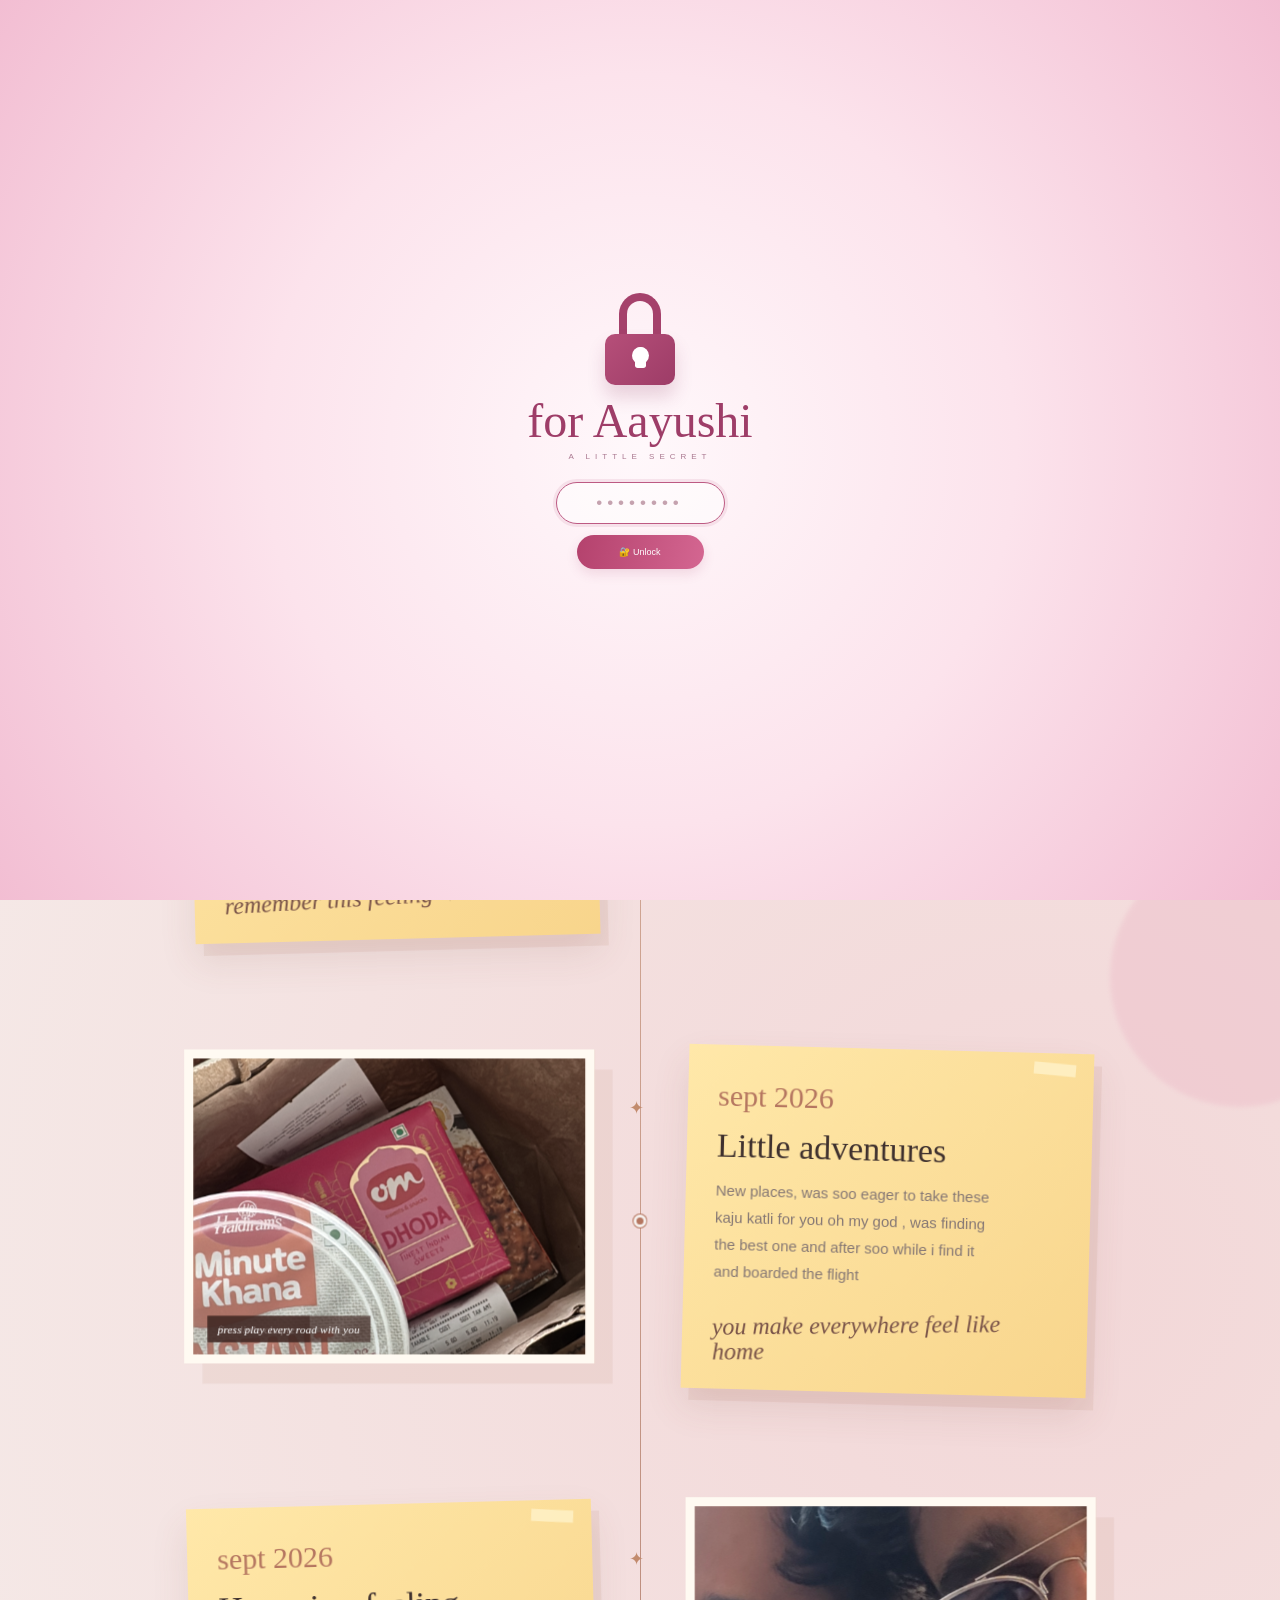
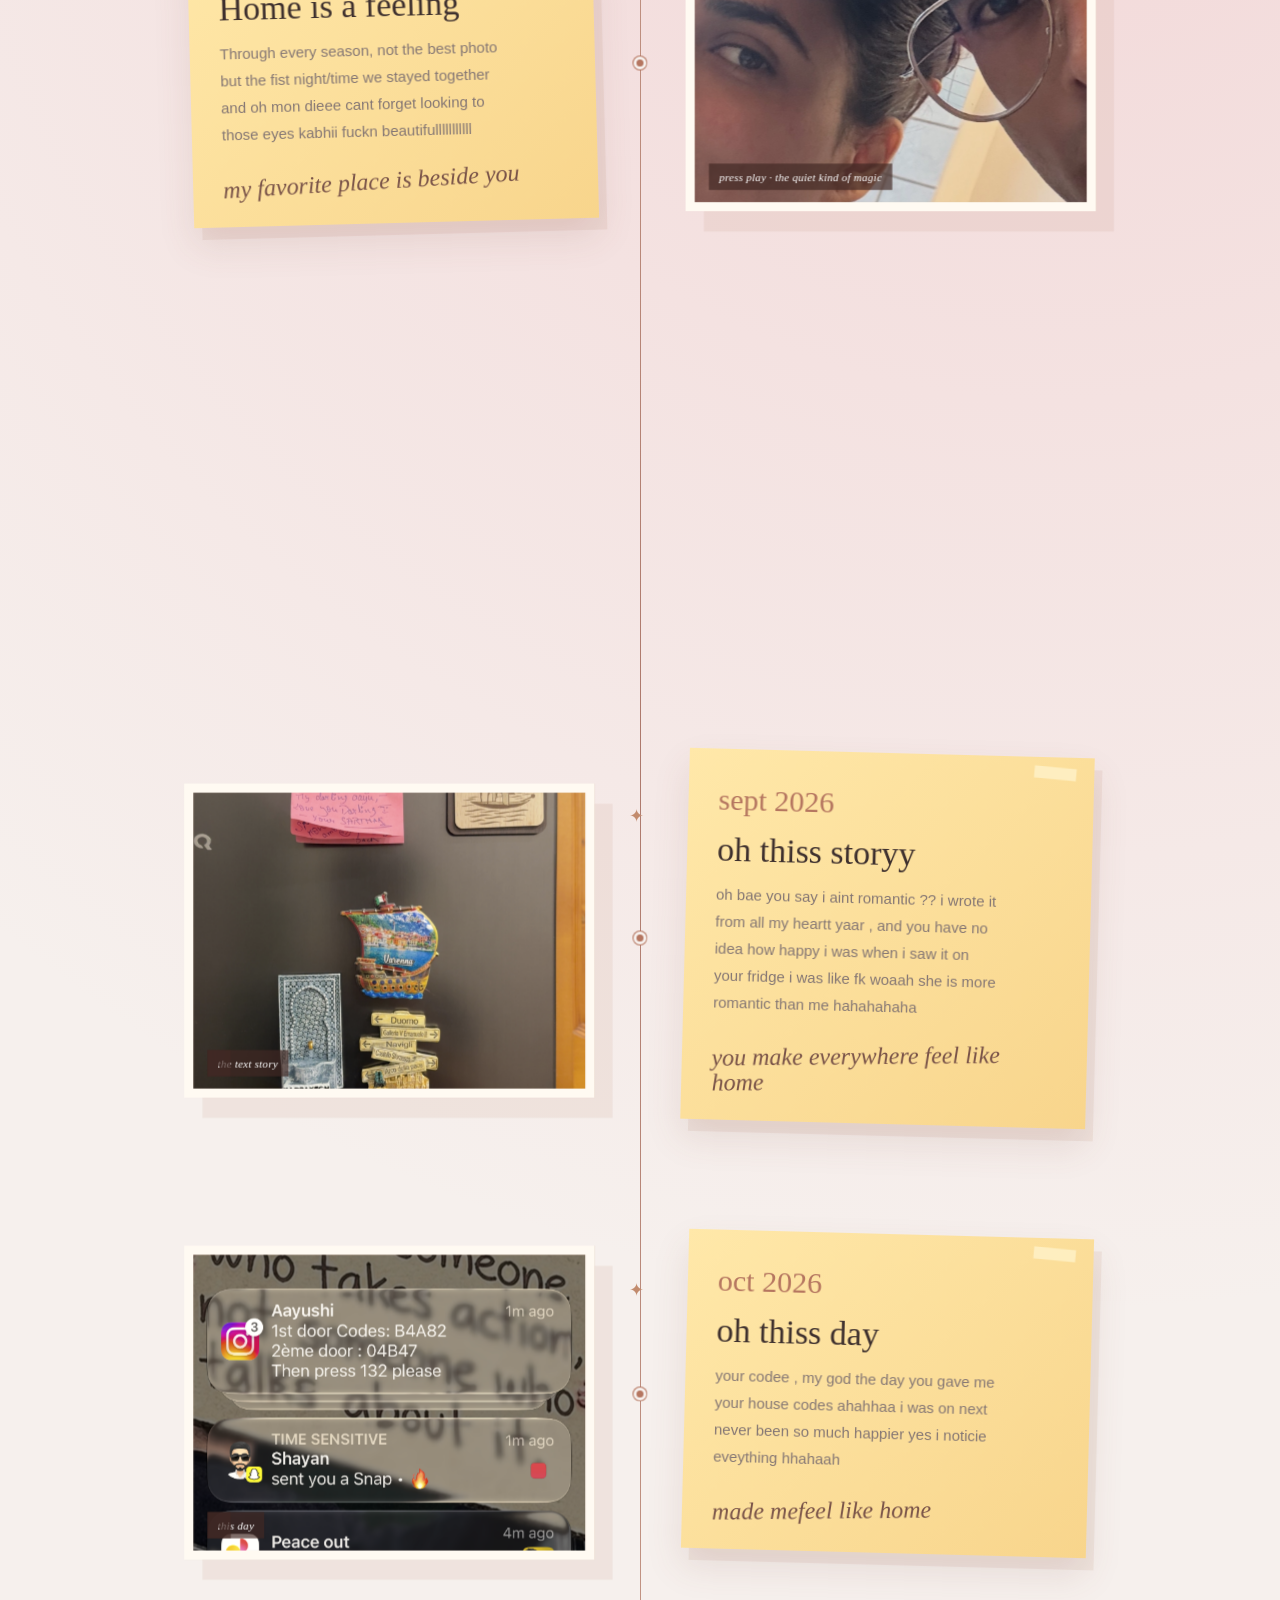
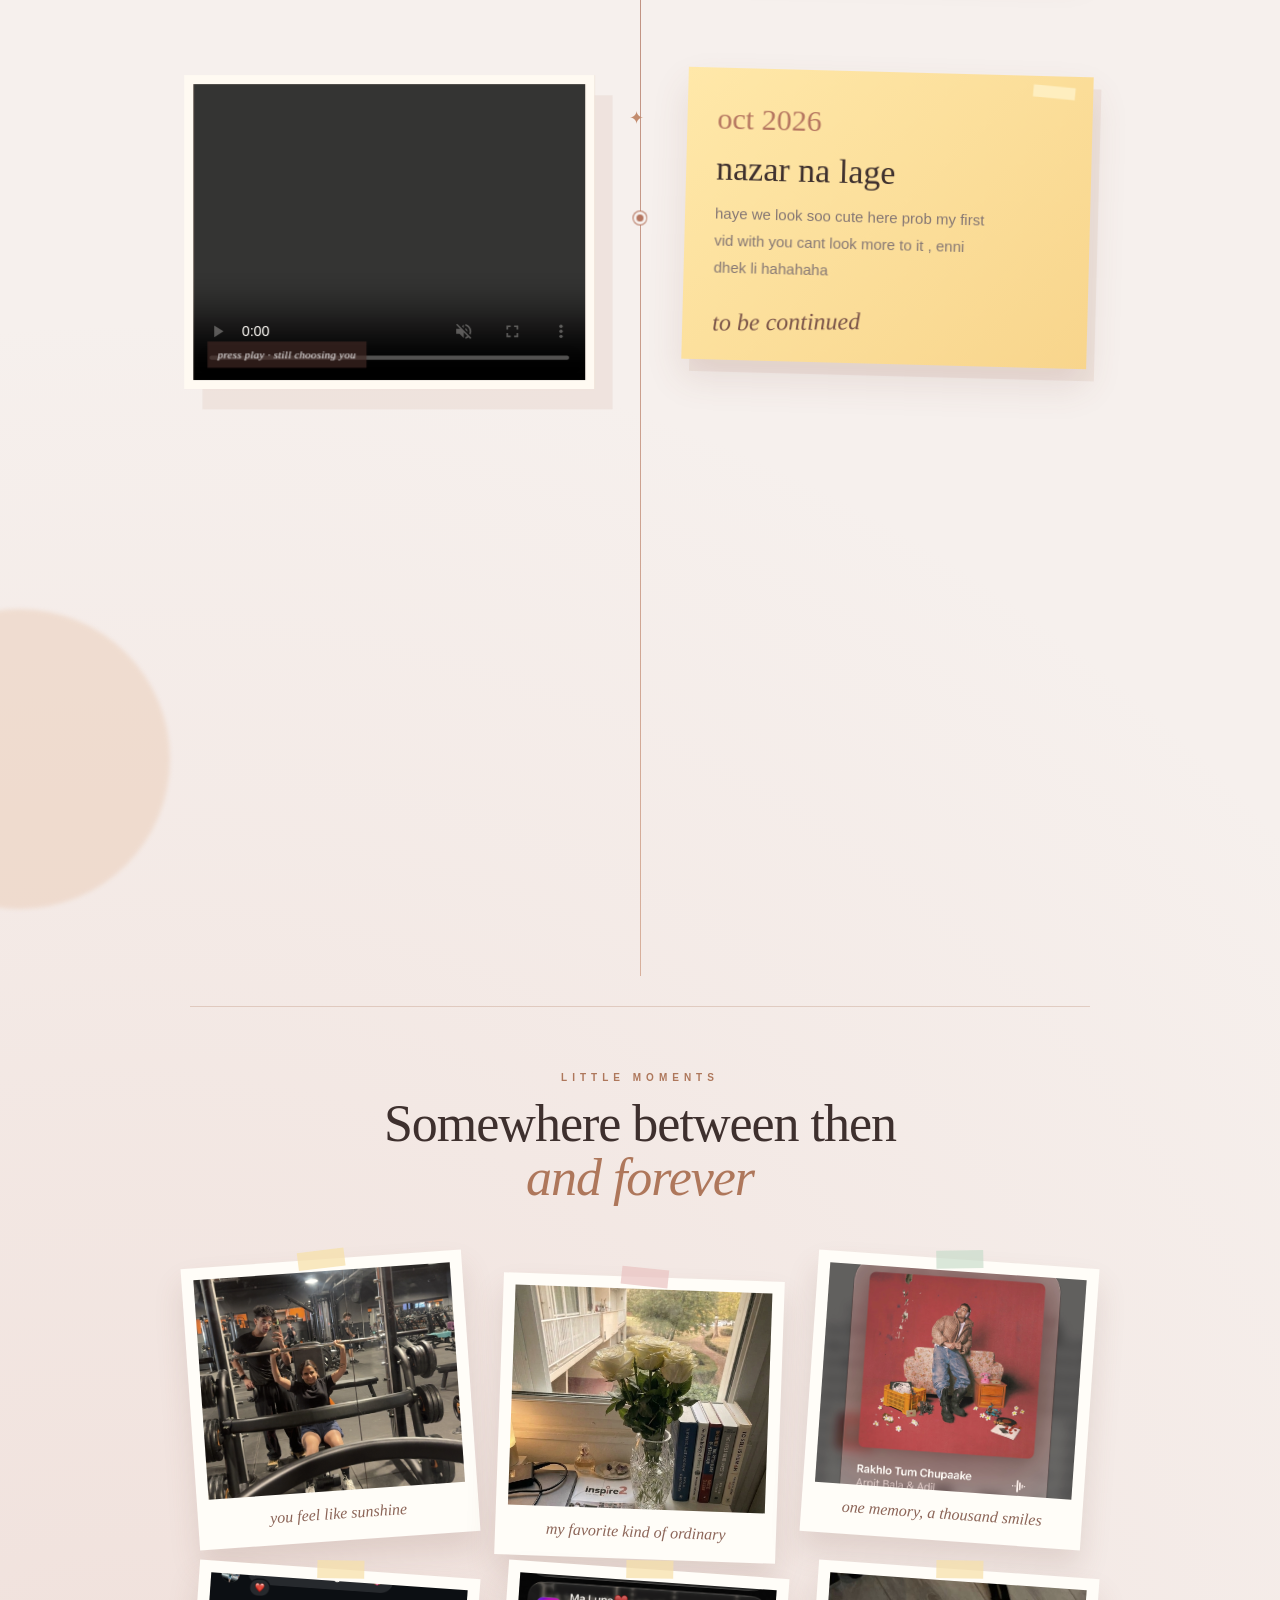
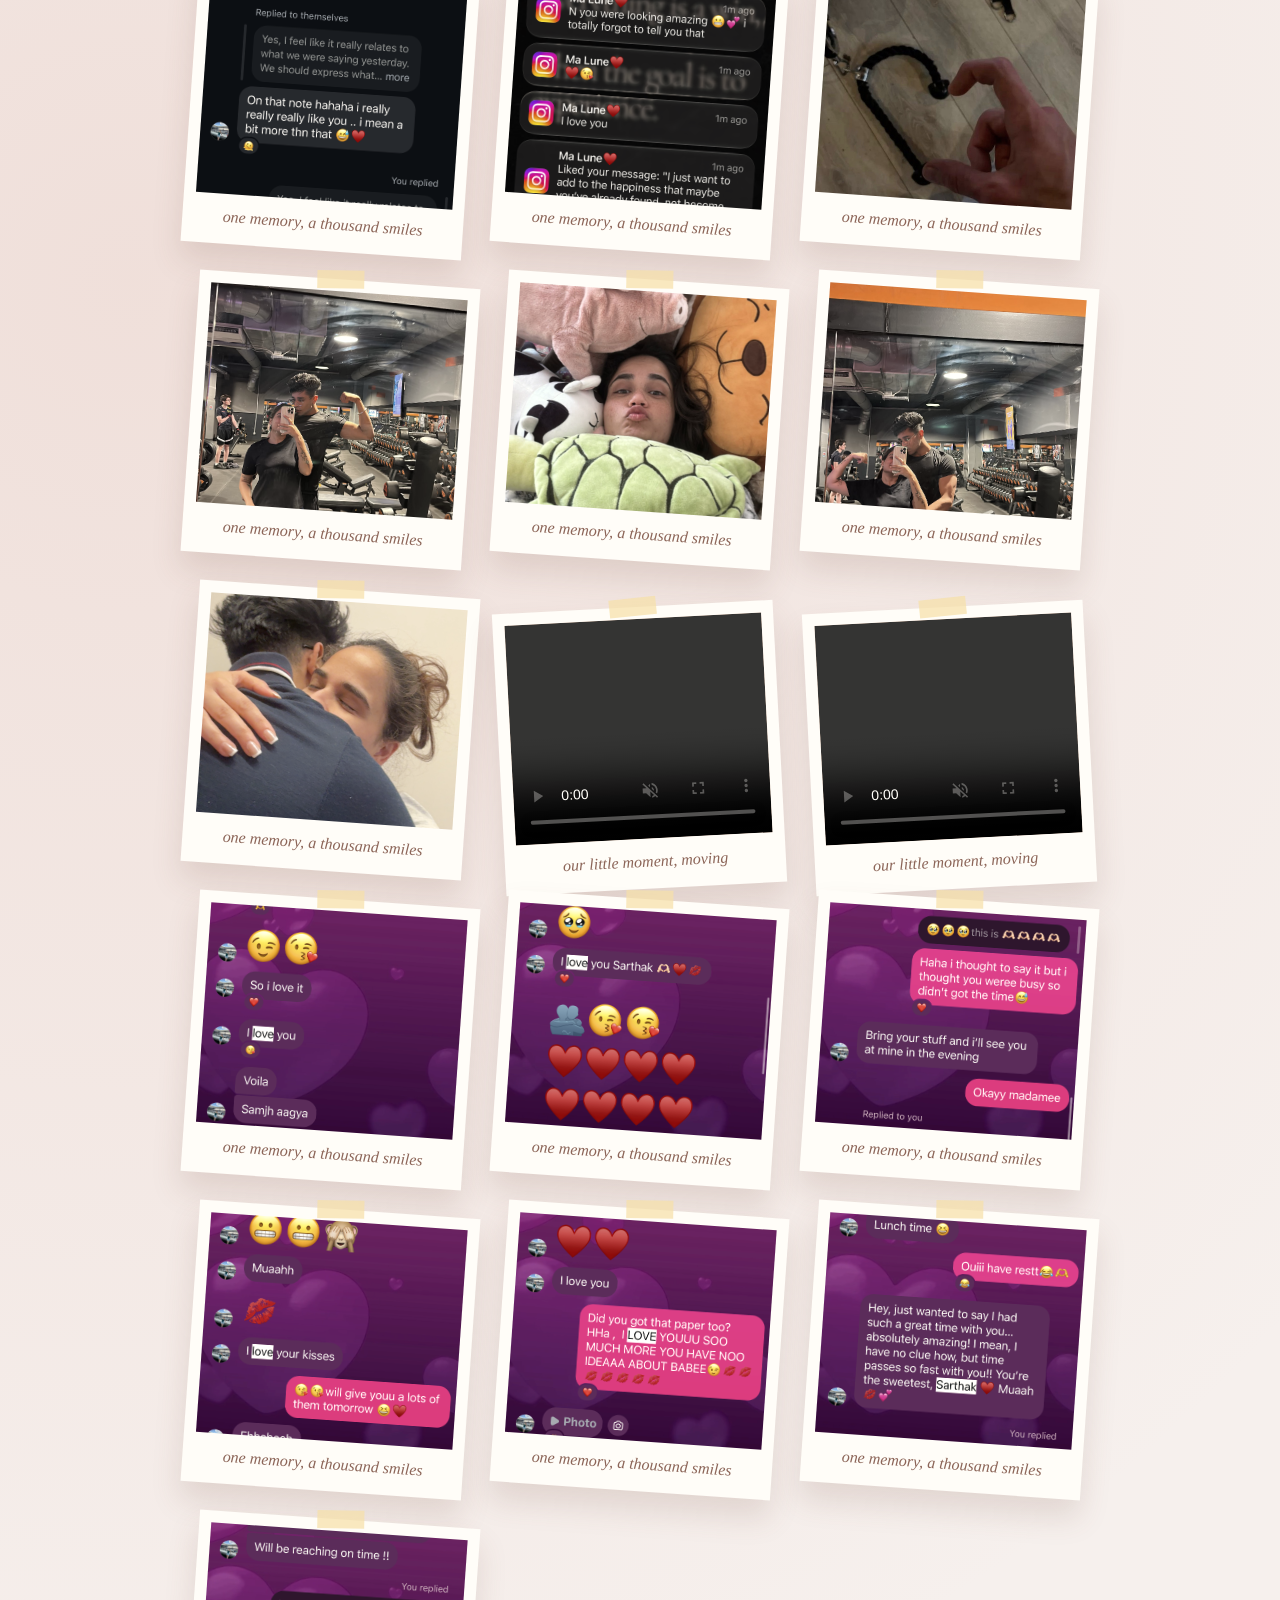
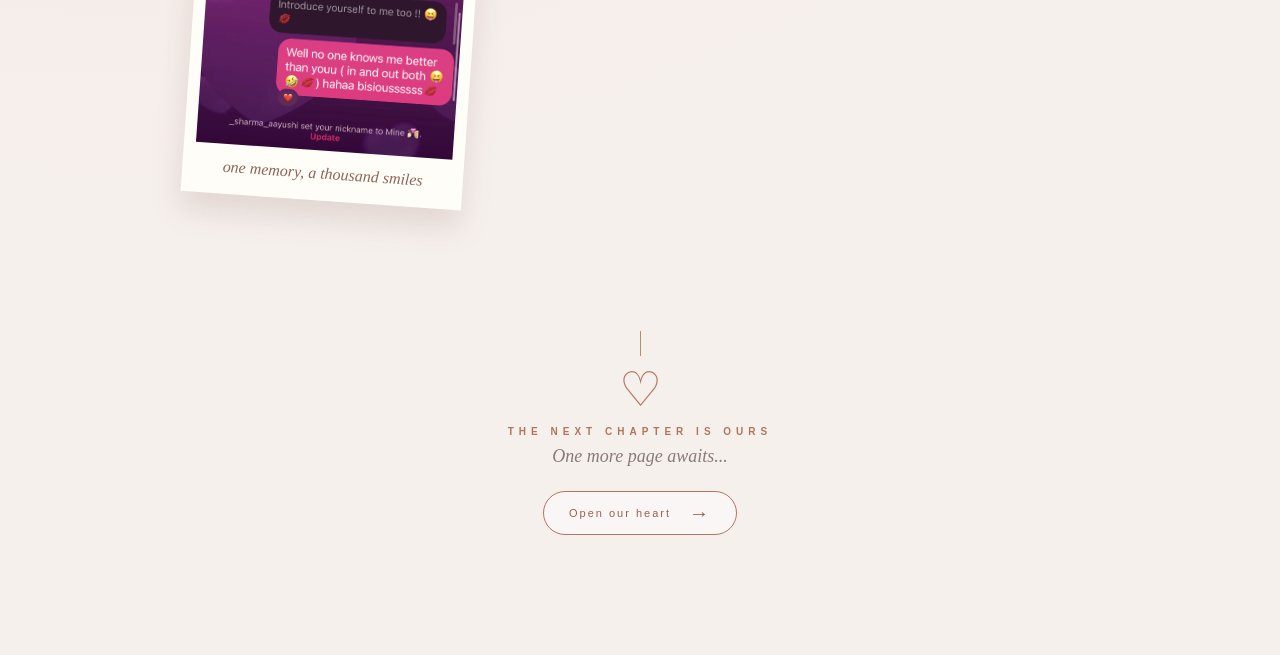
==== commit aa1bc4e4: "Synchronize music across love pages Co-authored-by: Copilot <223556219+Copilot@users.noreply.github." ====
--- a/index.html
+++ b/index.html
@@ -288,9 +288,6 @@
                         alt="A beautiful memory">
                     <figcaption>one memory, a thousand smiles</figcaption>
                 </figure>
-
-
-
 
             </div>
         </section>
@@ -331,6 +328,7 @@
             </div>
         </div>
     </div>
+    <script type="text/javascript" src="js/music-sync.js"></script>
     <script type="text/javascript" src="js/passcode.js"></script>
 </body>
 
--- a/css/default.css
+++ b/css/default.css
@@ -28,4 +28,5 @@
 @media(max-width:600px){.heart-page #words{width:240px!important;top:148px!important;padding:0!important;font-size:11px!important}.heart-page #messages{max-width:240px;font-size:11px!important;line-height:1.25}.heart-page #elapseClock{font-size:10px}.heart-page #elapseClock .digit{font-size:18px}.heart-page #loveu{font-size:15px}}
 .heart-page #content{display:grid!important;grid-template-columns:minmax(360px,470px) minmax(0,670px);align-items:center;gap:46px;width:min(100%,1186px)!important;max-width:1186px!important}.heart-copy-column{display:flex;flex-direction:column;align-items:center;gap:24px;min-width:0}.heart-copy-column #code{width:100%!important;max-width:470px;margin:0!important}.heart-copy-column .heart-writing-card{width:100%;margin:0}.heart-page #loveHeart{grid-column:2;grid-row:1;width:670px;height:625px}.heart-next-cue{order:0}.heart-writing-card{order:0}
 @media(max-width:900px){.heart-page #content{display:flex!important;flex-direction:column!important;width:100%!important;max-width:100%!important;gap:26px}.heart-copy-column{width:100%;gap:22px}.heart-page #loveHeart{order:2;width:min(100%,670px);height:520px}.heart-page #words{left:50%!important}.heart-page #code{width:calc(100% - 40px)!important}.heart-copy-column .heart-writing-card{width:calc(100% - 40px)}}
-@media(max-width:900px){.heart-copy-column #code{order:1}.heart-copy-column .heart-next-cue{order:2}.heart-copy-column .heart-writing-card{order:3}}+@media(max-width:900px){.heart-copy-column #code{order:1}.heart-copy-column .heart-next-cue{order:2}.heart-copy-column .heart-writing-card{order:3}}
+@media(min-width:901px){.heart-page #content{box-sizing:border-box;width:calc(100% - 40px)!important;grid-template-columns:minmax(0,470px) minmax(0,1fr);gap:clamp(22px,4vw,46px)}.heart-page #loveHeart{width:100%;max-width:670px;justify-self:end}}
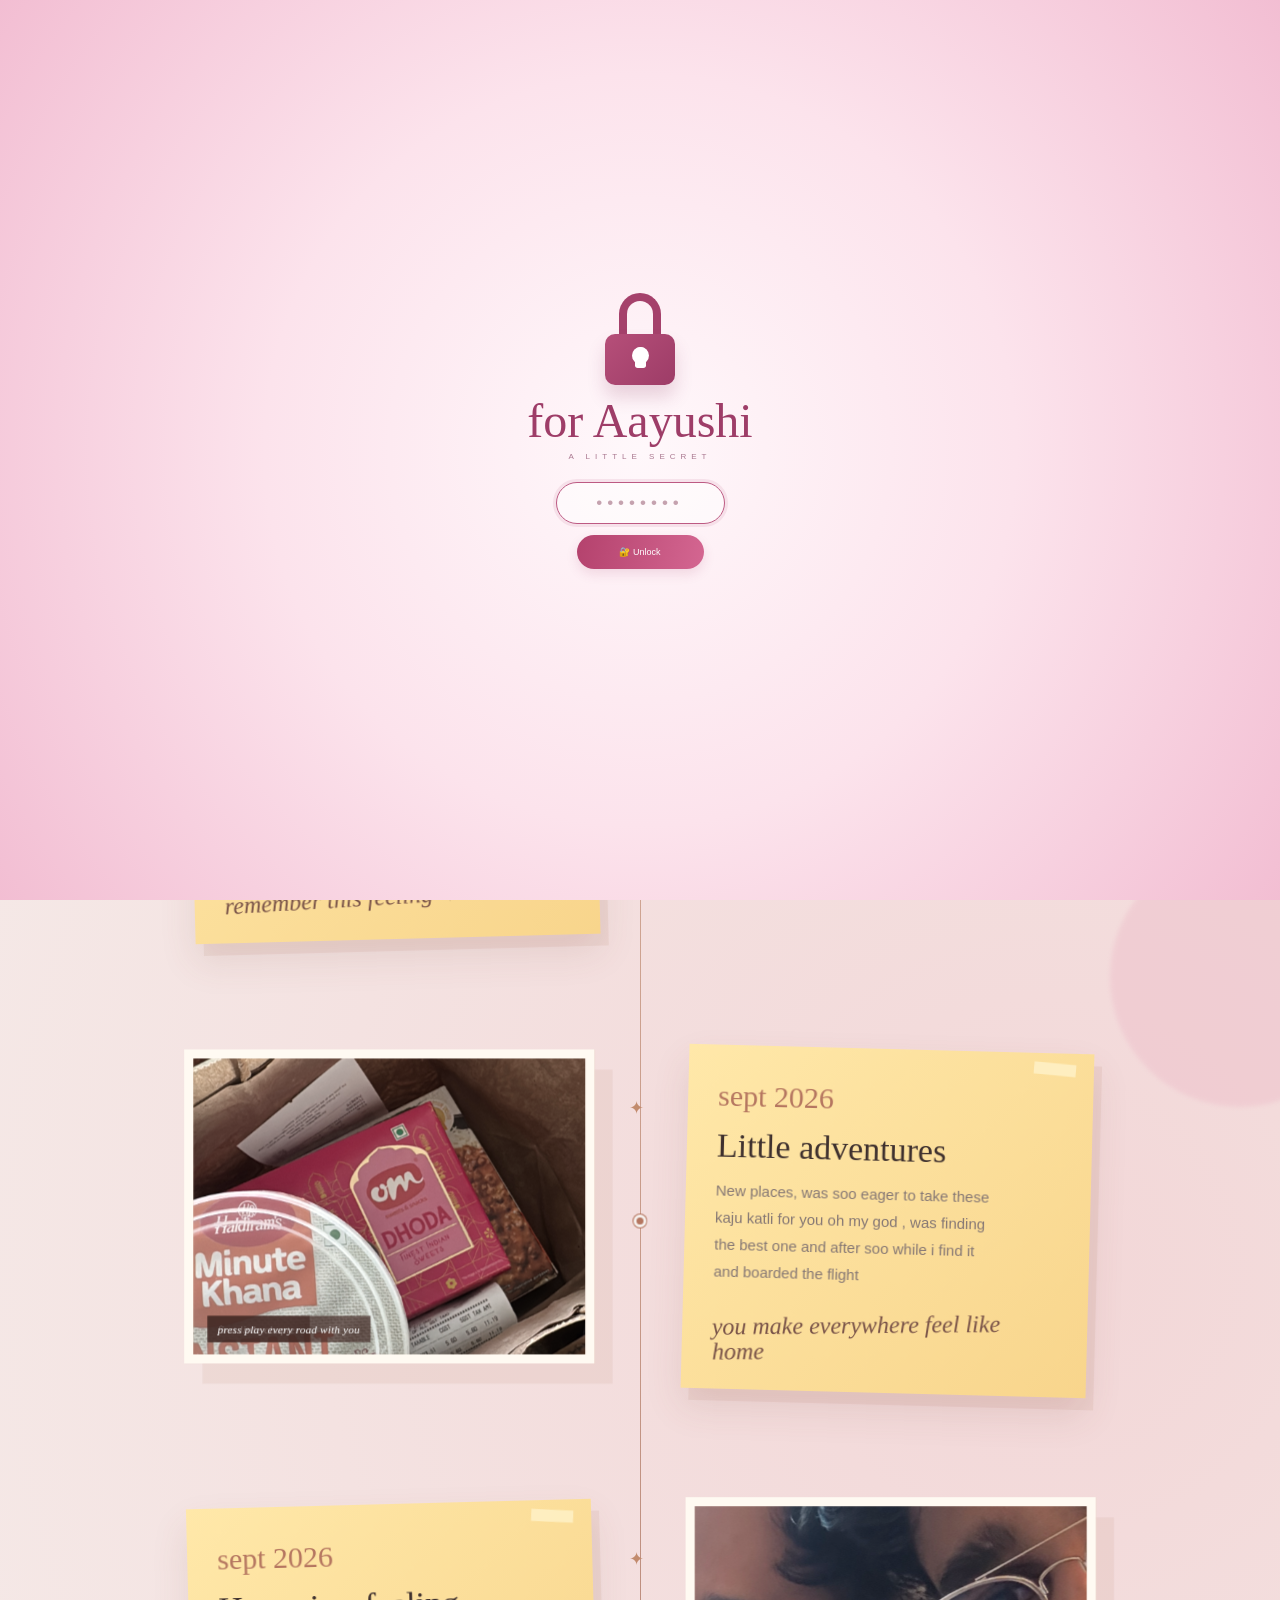
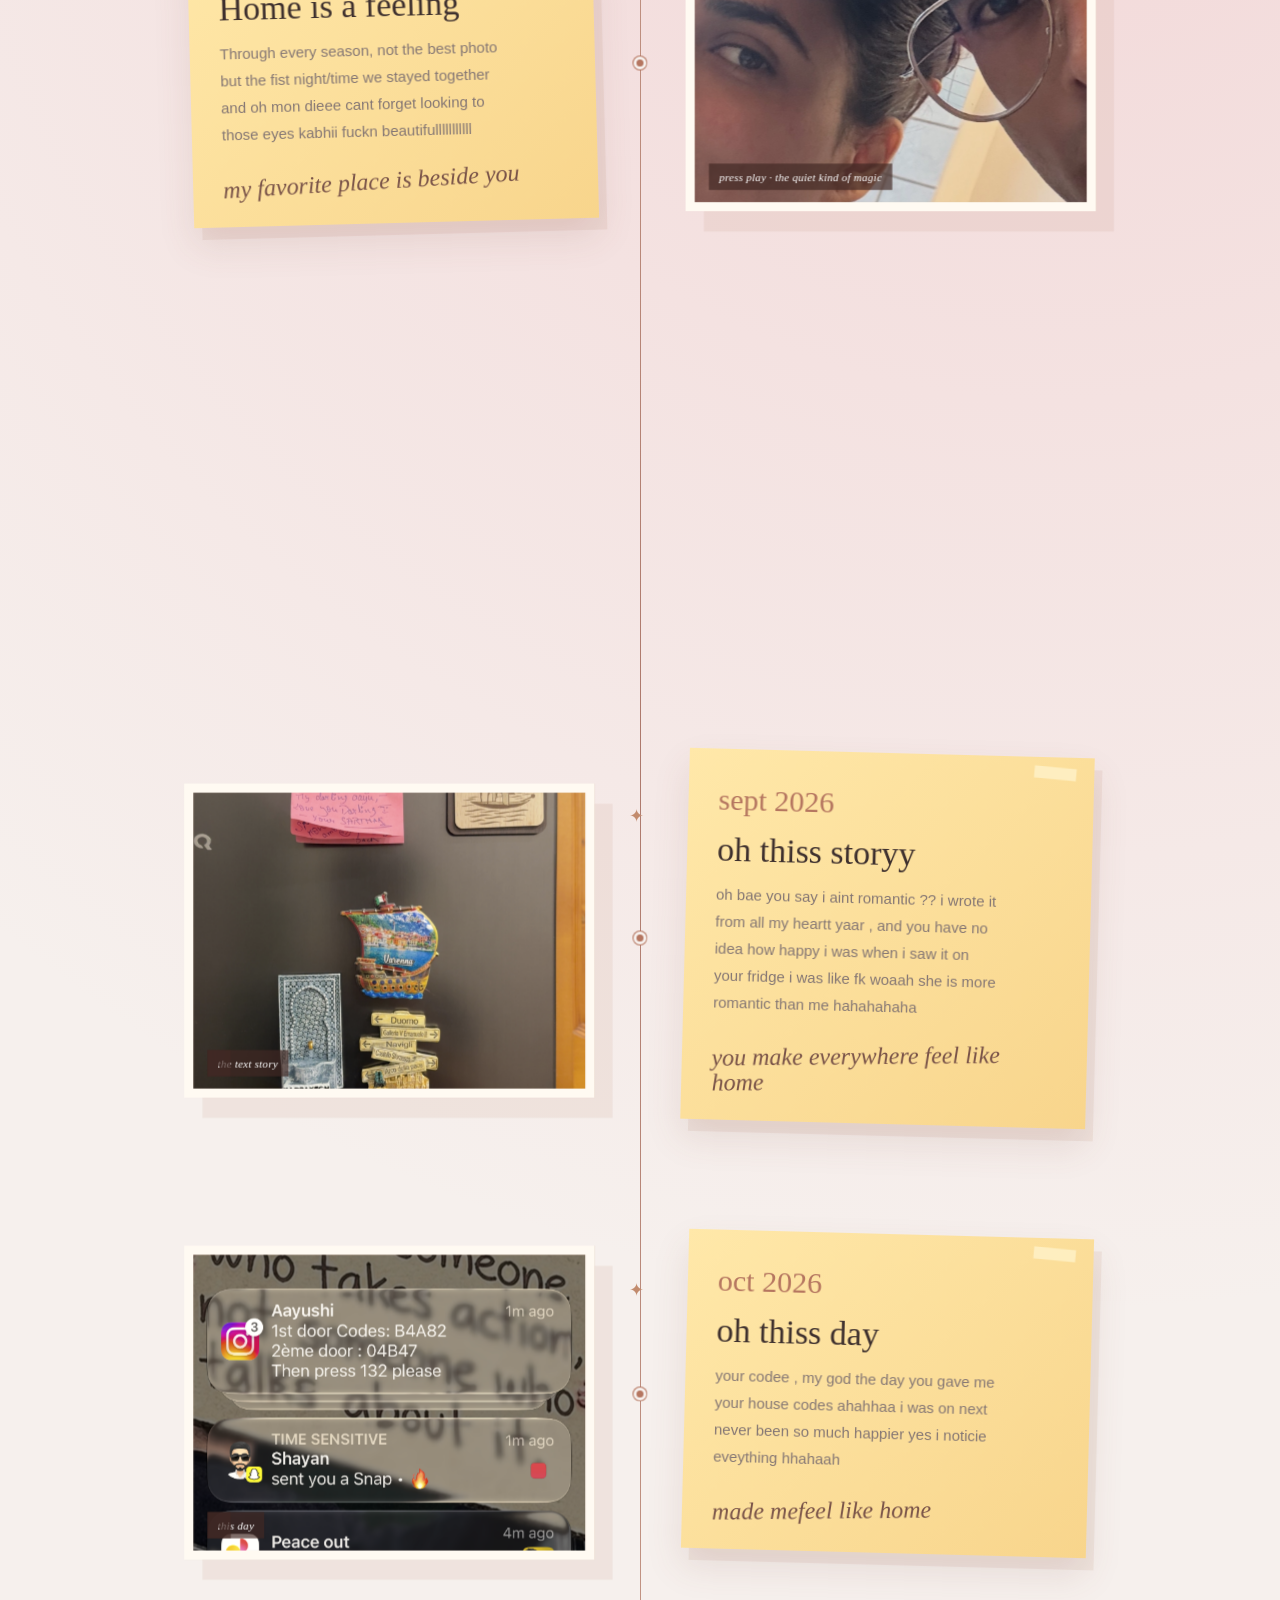
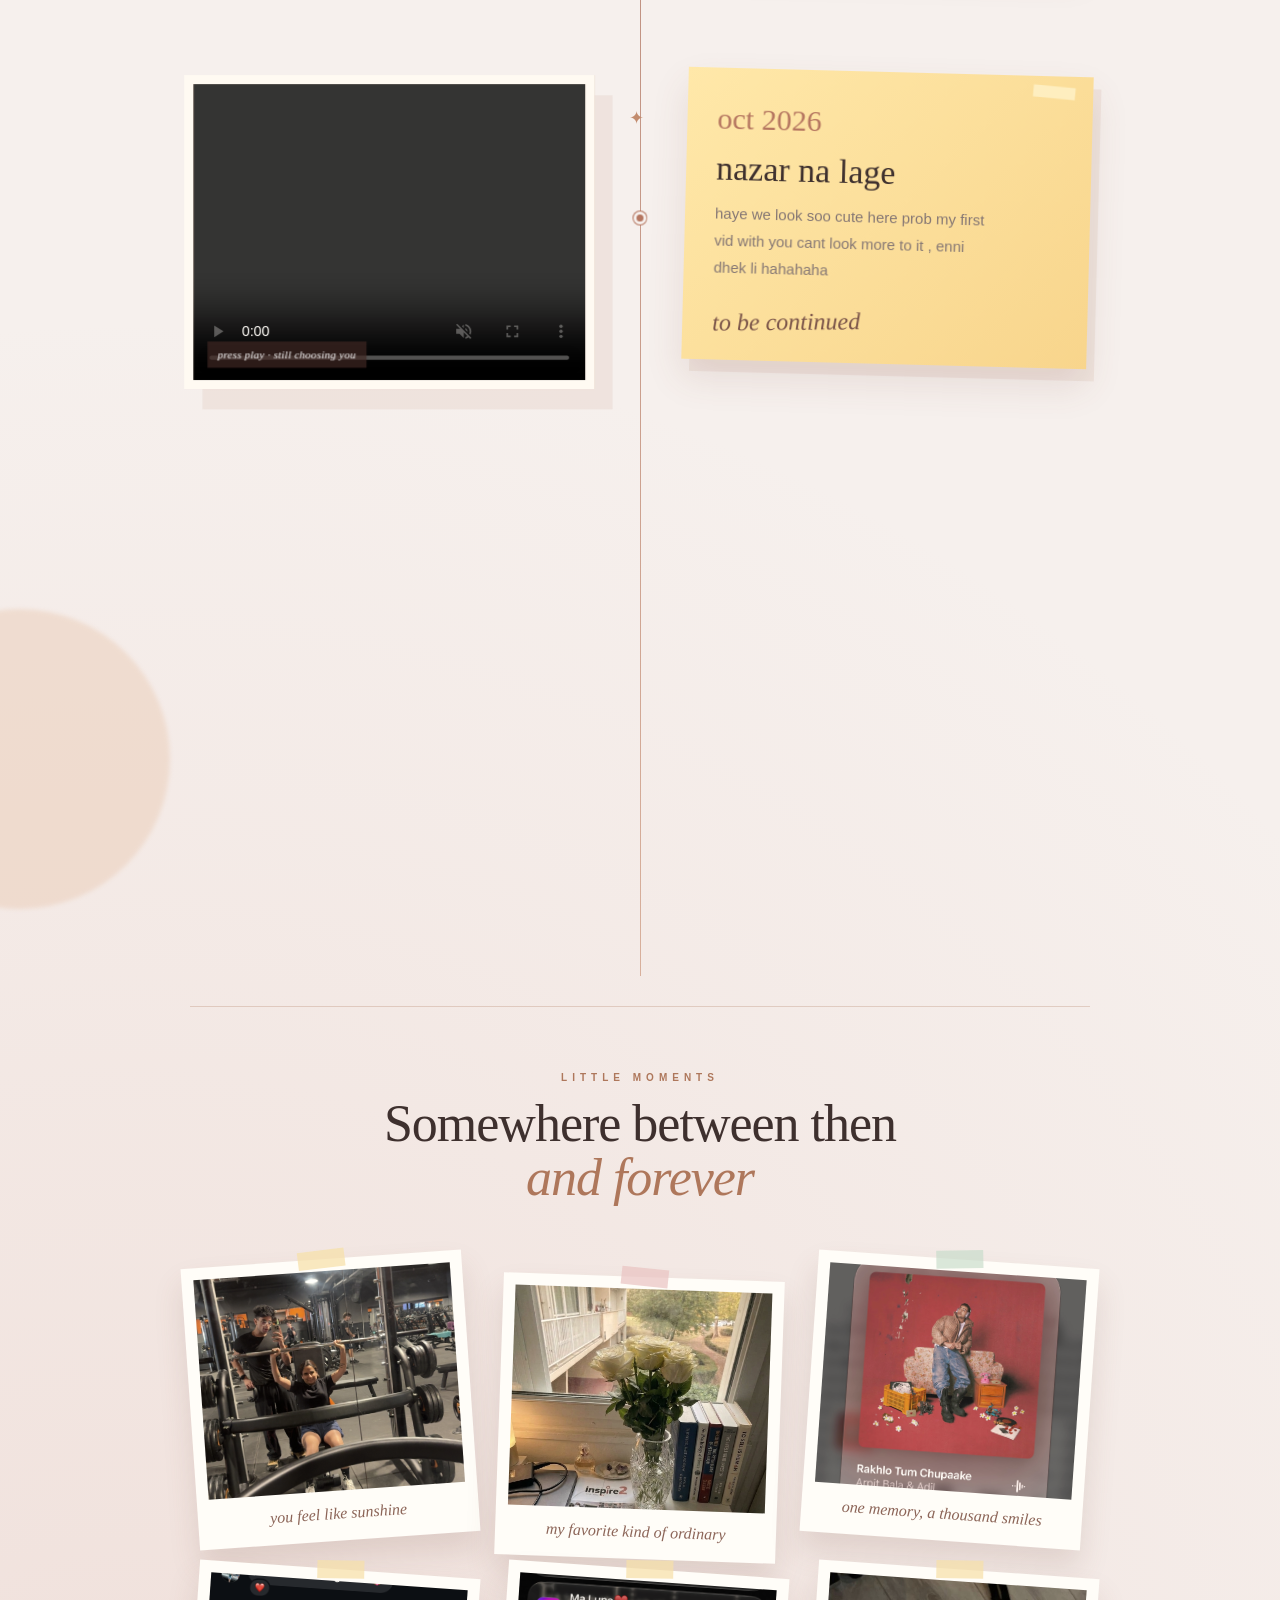
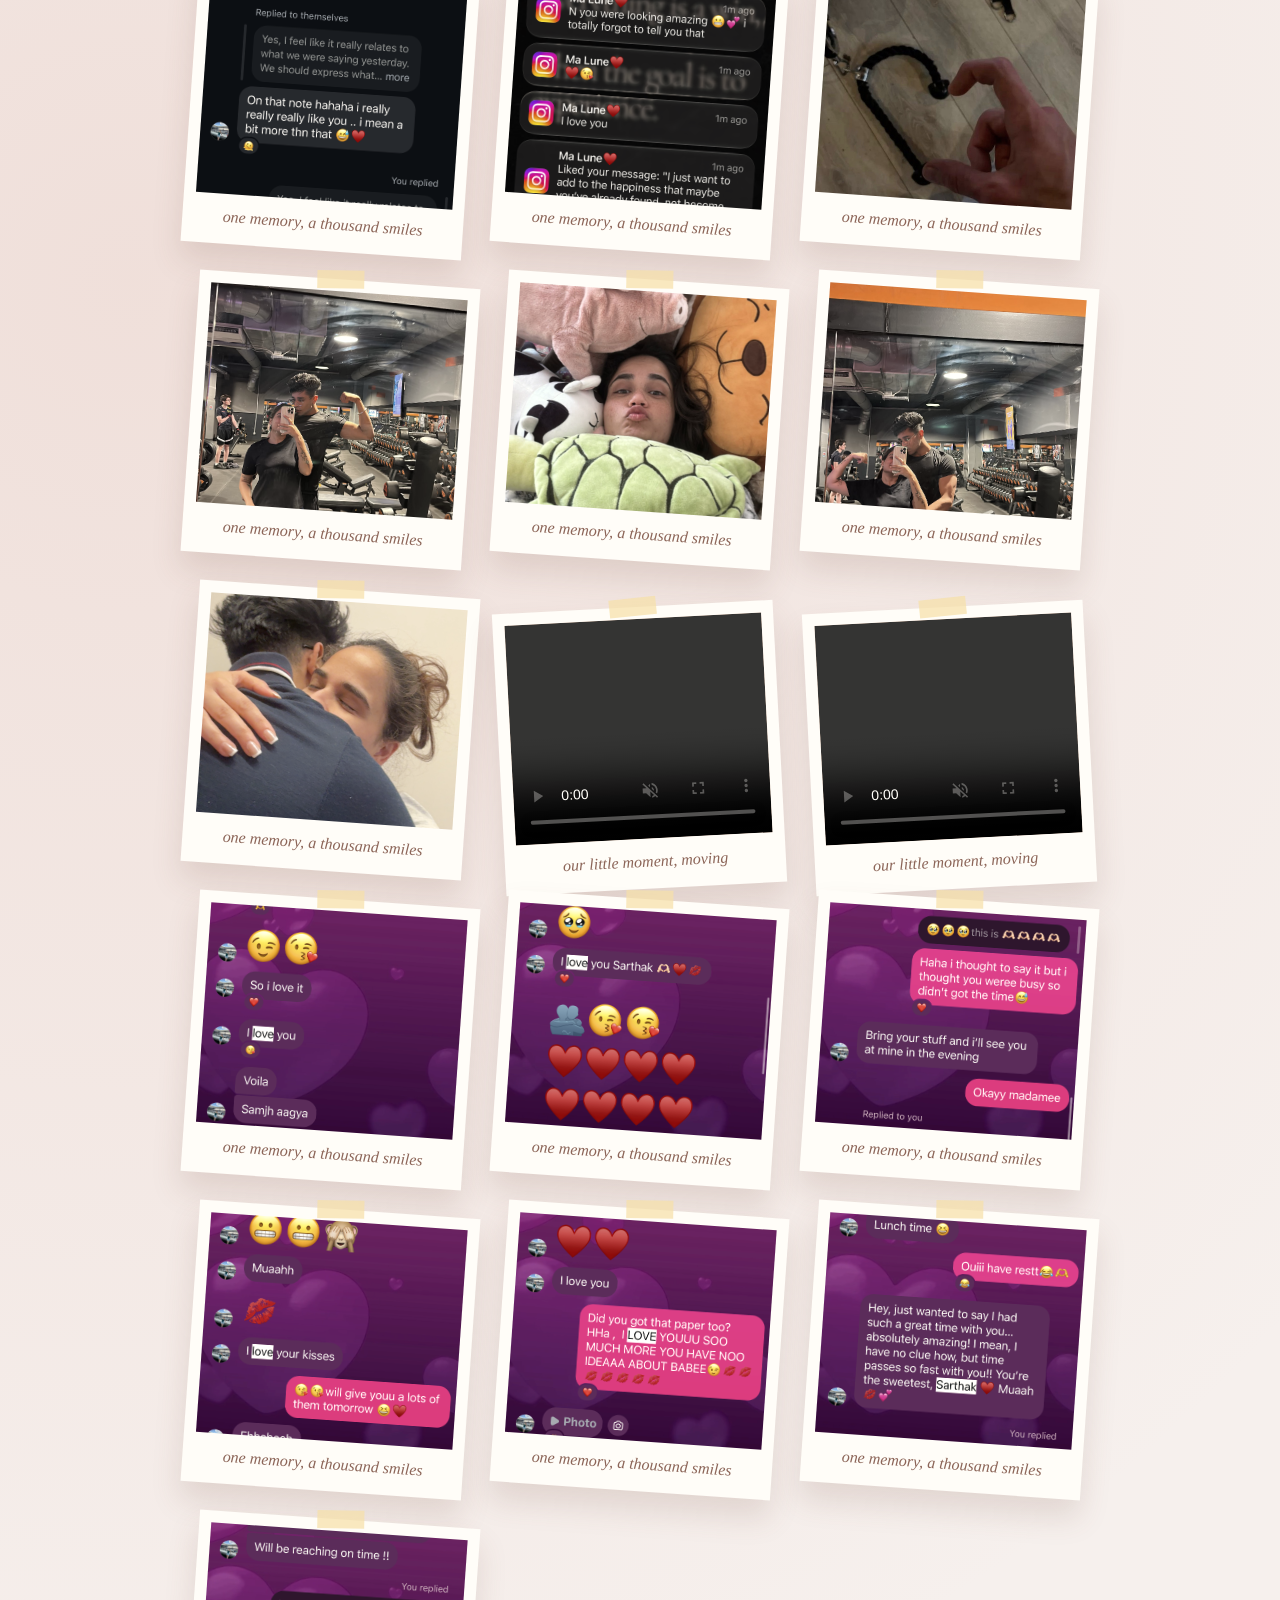
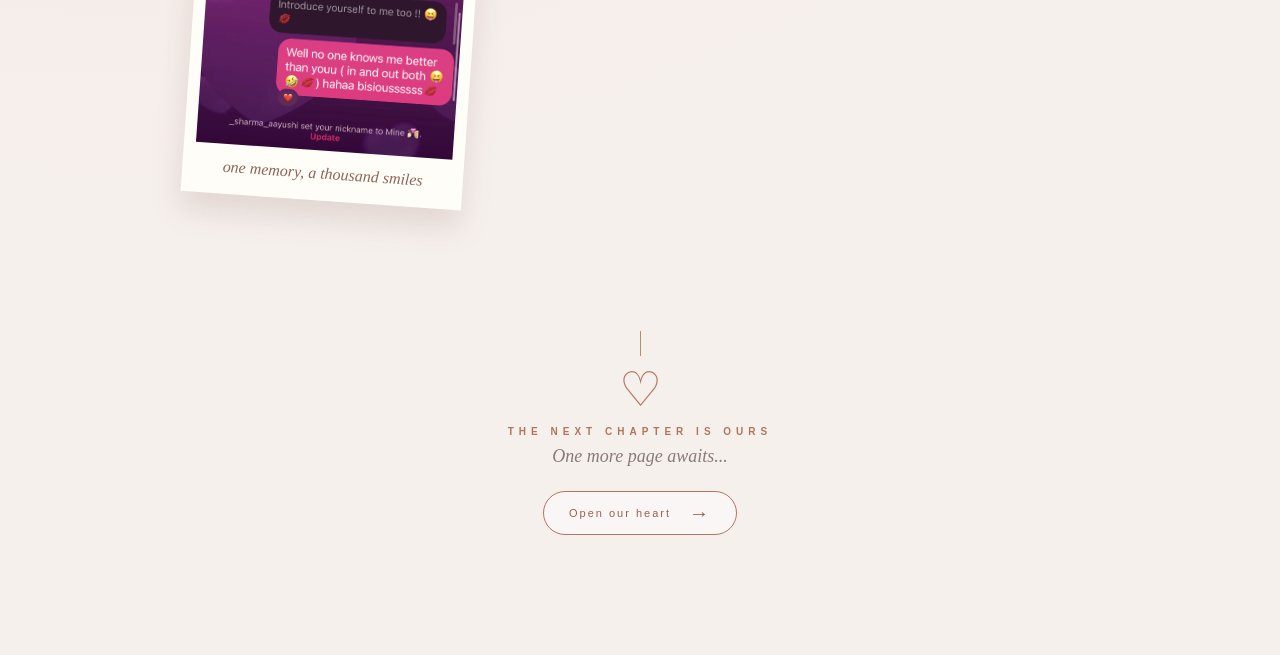
==== commit 23293b65: "Refine heart message typography Co-authored-by: Copilot <223556219+Copilot@users.noreply.github.com>" ====
--- a/index.html
+++ b/index.html
@@ -11,7 +11,7 @@
             src: url('digital-7_mono.ttf') format("truetype");
         }
     </style>
-    <link href="css/default.css" type="text/css" rel="stylesheet">
+    <link href="css/default.css?v=font-update" type="text/css" rel="stylesheet">
 </head>
 
 <body class="passcode-locked">
--- a/css/default.css
+++ b/css/default.css
@@ -29,4 +29,6 @@
 .heart-page #content{display:grid!important;grid-template-columns:minmax(360px,470px) minmax(0,670px);align-items:center;gap:46px;width:min(100%,1186px)!important;max-width:1186px!important}.heart-copy-column{display:flex;flex-direction:column;align-items:center;gap:24px;min-width:0}.heart-copy-column #code{width:100%!important;max-width:470px;margin:0!important}.heart-copy-column .heart-writing-card{width:100%;margin:0}.heart-page #loveHeart{grid-column:2;grid-row:1;width:670px;height:625px}.heart-next-cue{order:0}.heart-writing-card{order:0}
 @media(max-width:900px){.heart-page #content{display:flex!important;flex-direction:column!important;width:100%!important;max-width:100%!important;gap:26px}.heart-copy-column{width:100%;gap:22px}.heart-page #loveHeart{order:2;width:min(100%,670px);height:520px}.heart-page #words{left:50%!important}.heart-page #code{width:calc(100% - 40px)!important}.heart-copy-column .heart-writing-card{width:calc(100% - 40px)}}
 @media(max-width:900px){.heart-copy-column #code{order:1}.heart-copy-column .heart-next-cue{order:2}.heart-copy-column .heart-writing-card{order:3}}
-@media(min-width:901px){.heart-page #content{box-sizing:border-box;width:calc(100% - 40px)!important;grid-template-columns:minmax(0,470px) minmax(0,1fr);gap:clamp(22px,4vw,46px)}.heart-page #loveHeart{width:100%;max-width:670px;justify-self:end}}+@media(min-width:901px){.heart-page #content{box-sizing:border-box;width:calc(100% - 40px)!important;grid-template-columns:minmax(0,470px) minmax(0,1fr);gap:clamp(22px,4vw,46px)}.heart-page #loveHeart{width:100%;max-width:670px;justify-self:end}}
+.heart-writing-card{padding:28px 30px 25px;text-align:left;transform:none}.heart-writing-card .writing-line{margin:14px 0 0;color:#75465b;font:400 16px/1.7 "Avenir Next","Segoe UI",Arial,sans-serif;letter-spacing:.1px}.heart-writing-card .writing-signature{margin:21px 0 0;color:#a55270;font:600 15px/1.5 "Avenir Next","Segoe UI",Arial,sans-serif}.heart-writing-card .writing-kicker{display:block;text-align:center}
+@media(max-width:600px){.heart-writing-card{padding:23px 19px 22px}.heart-writing-card .writing-line{font-size:14px;line-height:1.65}.heart-writing-card .writing-signature{font-size:14px;line-height:1.45}}
